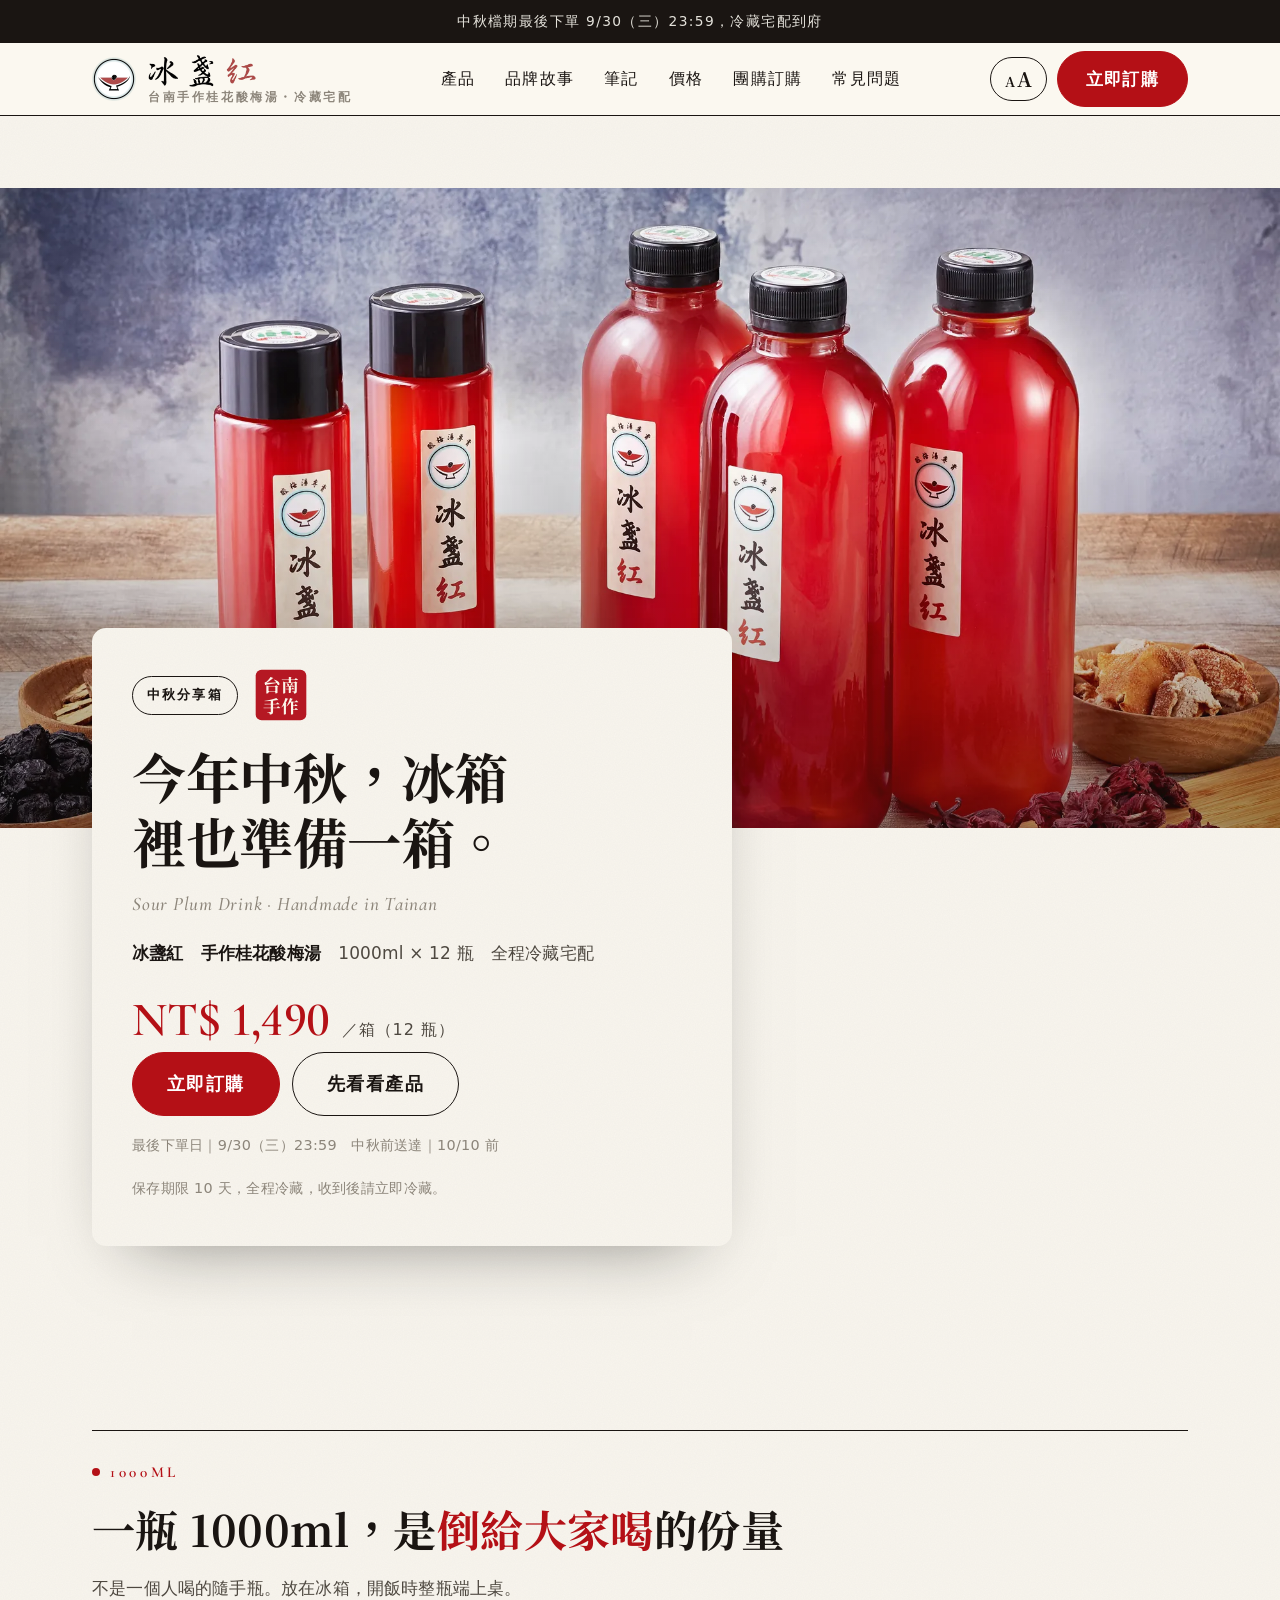
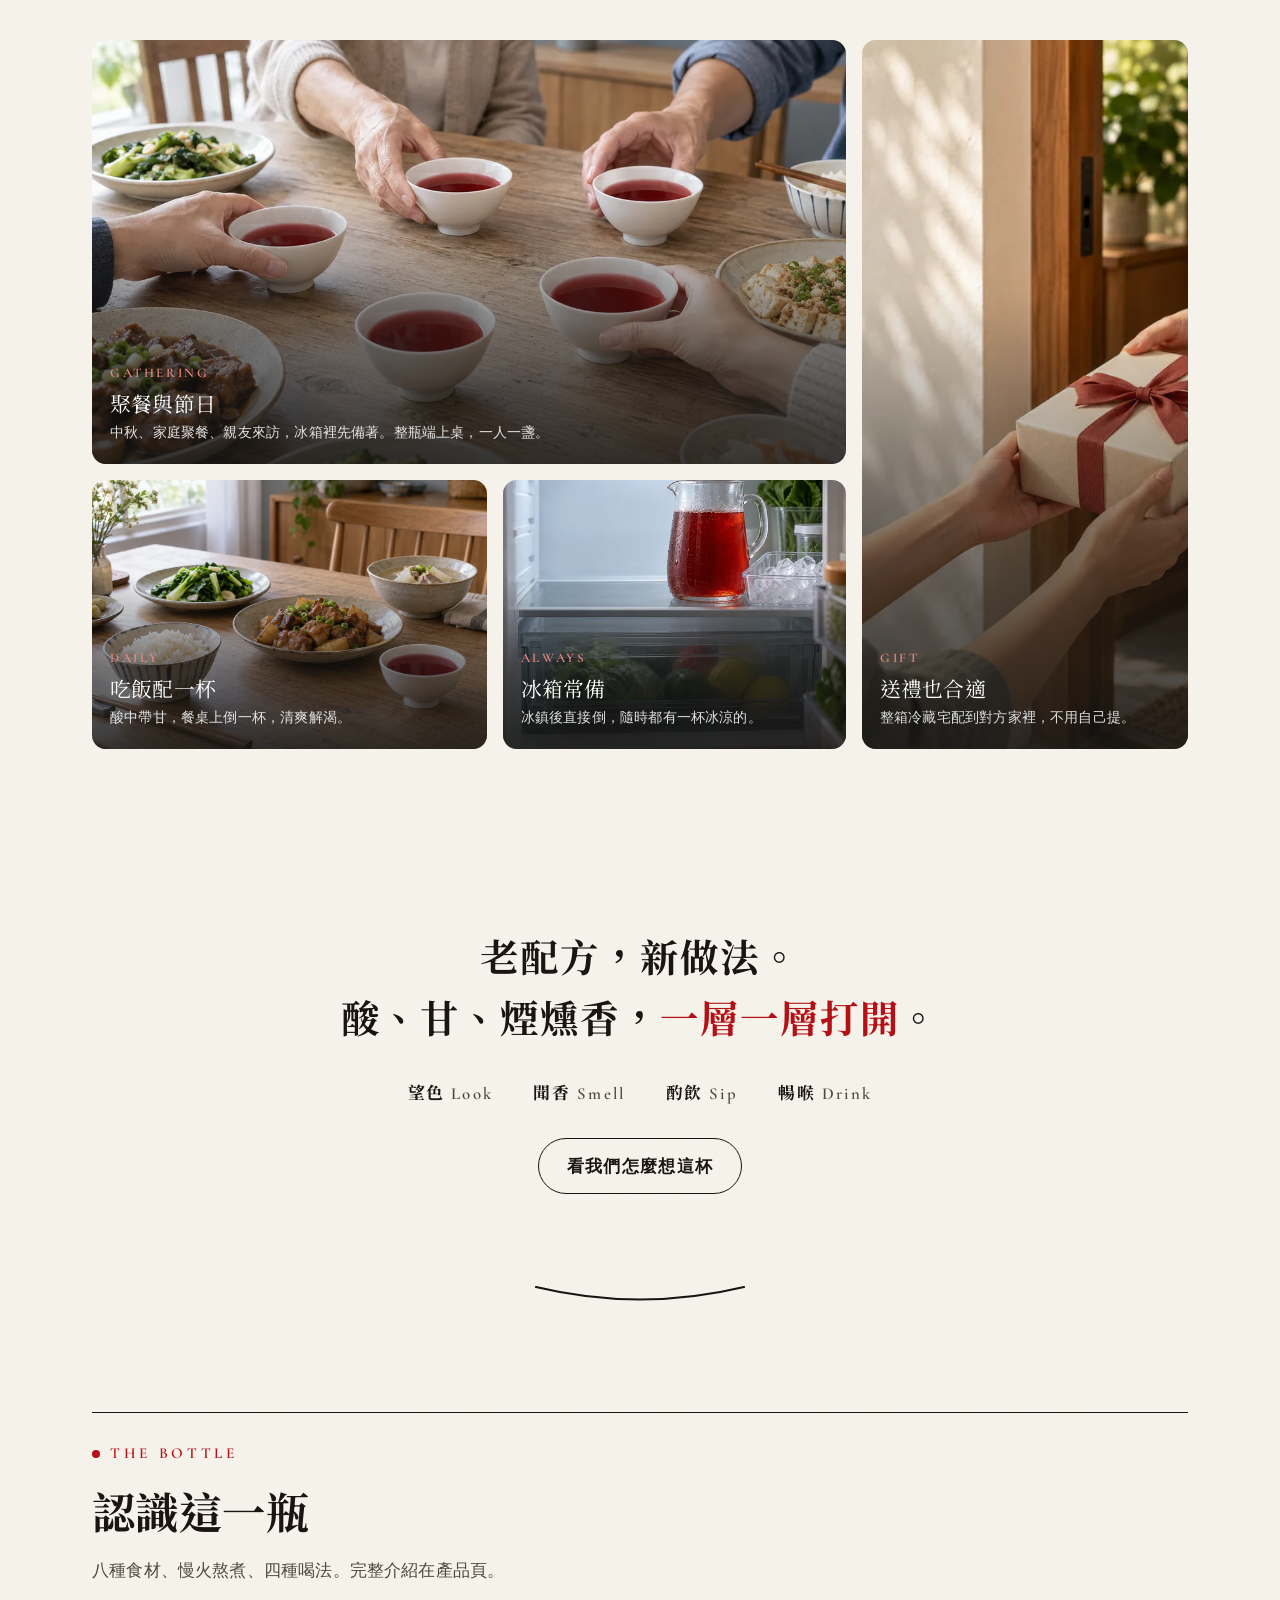
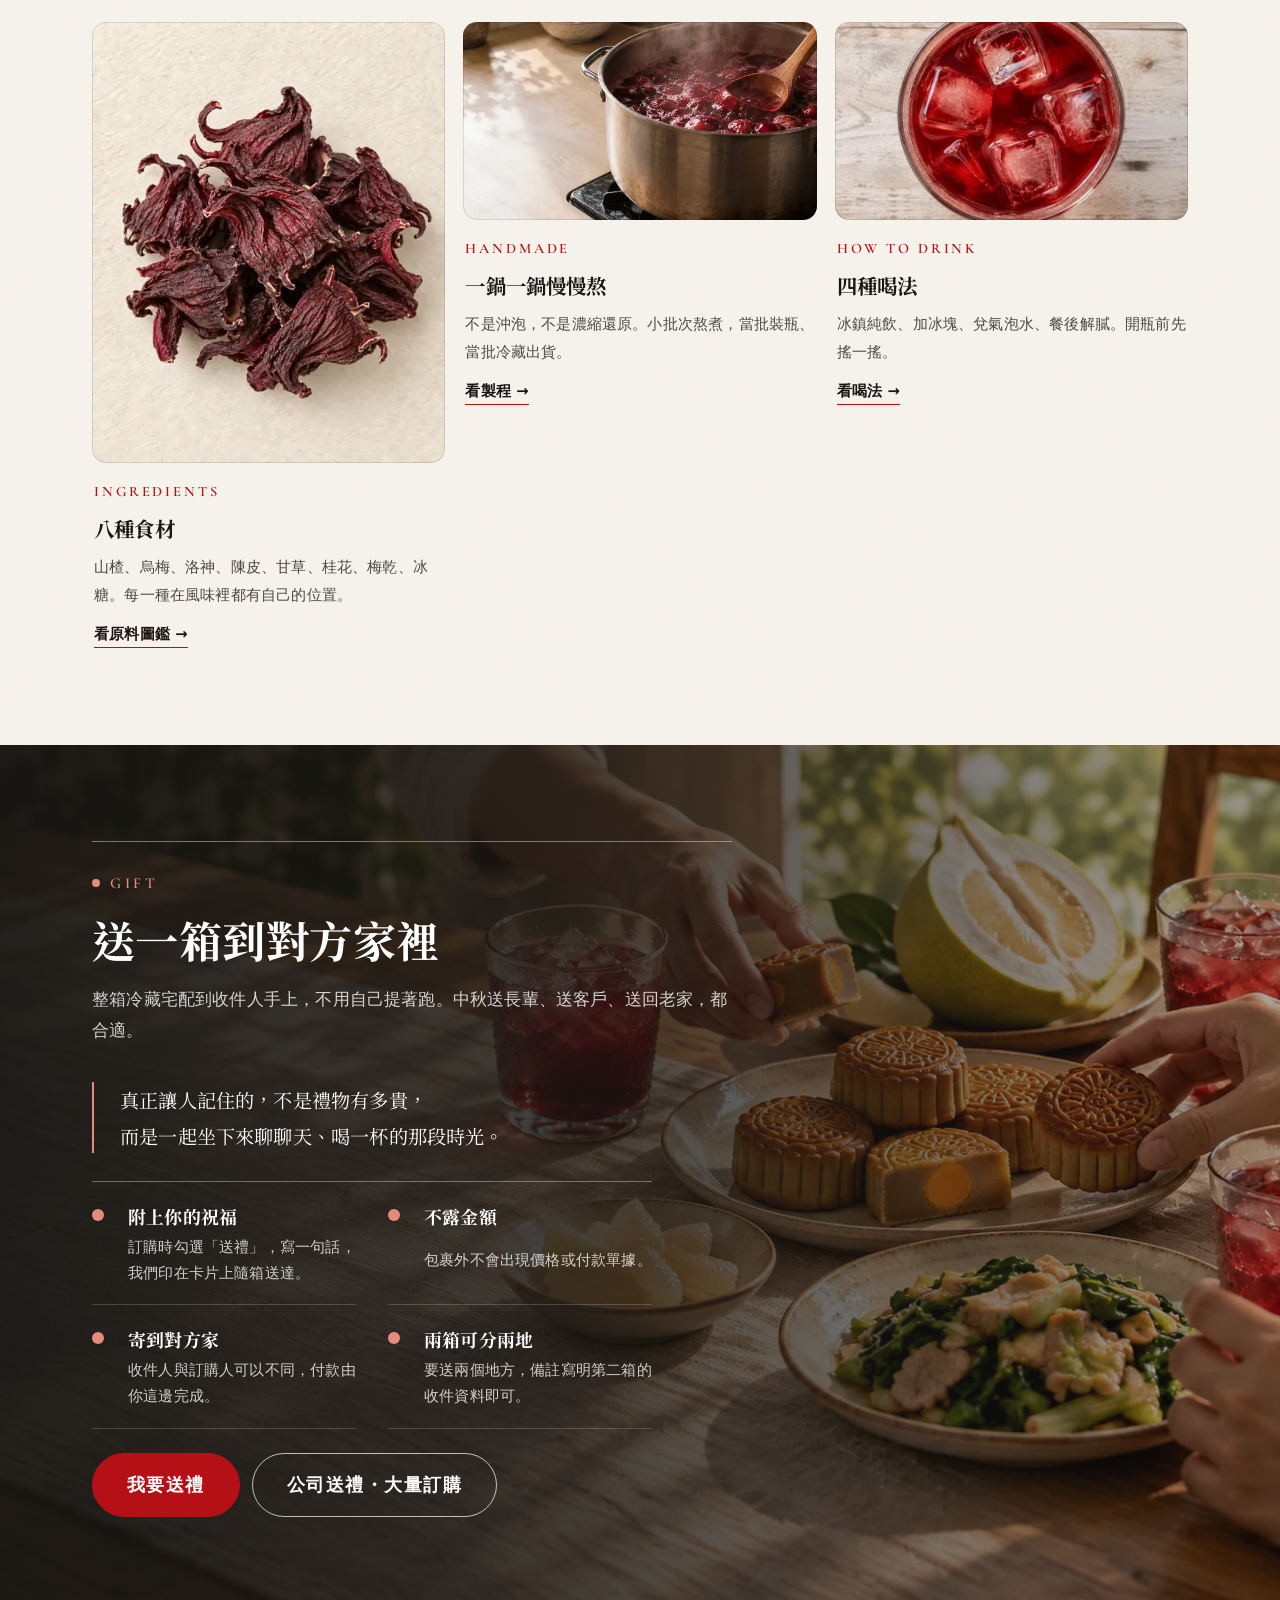
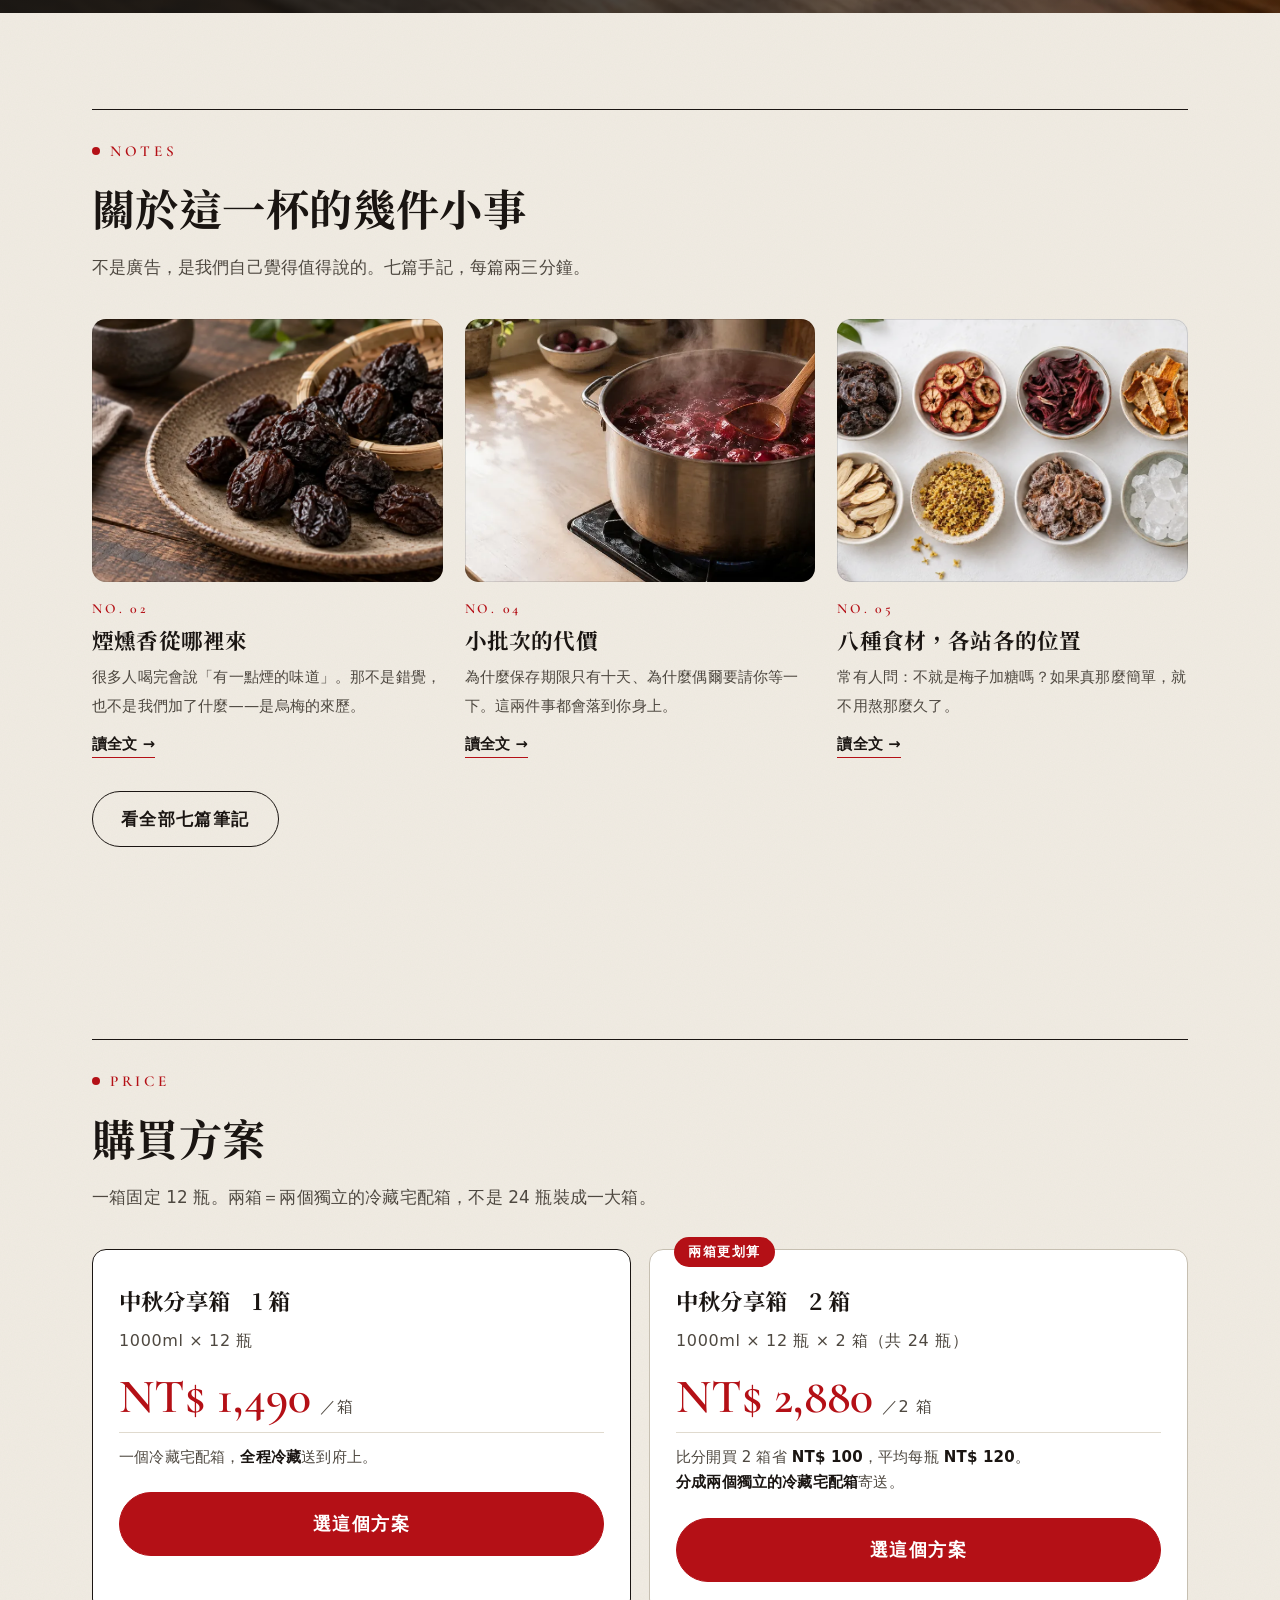
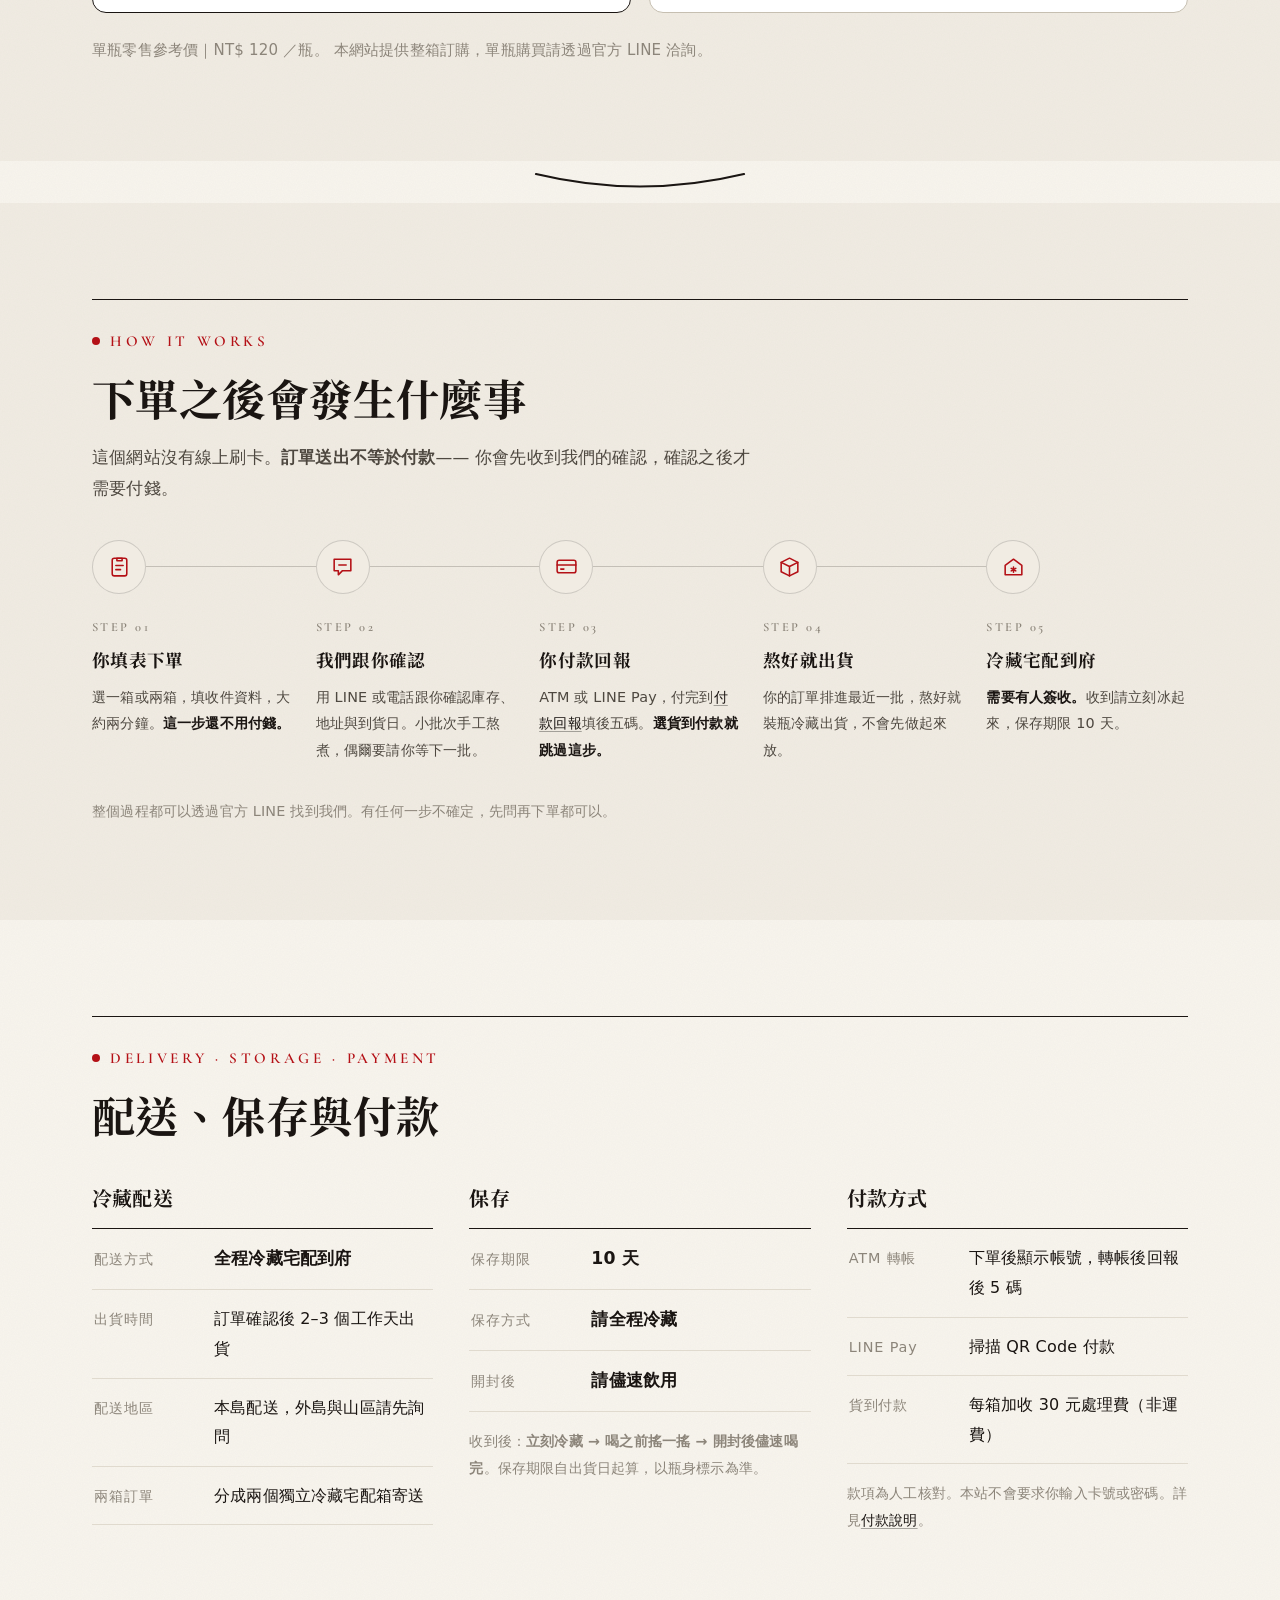
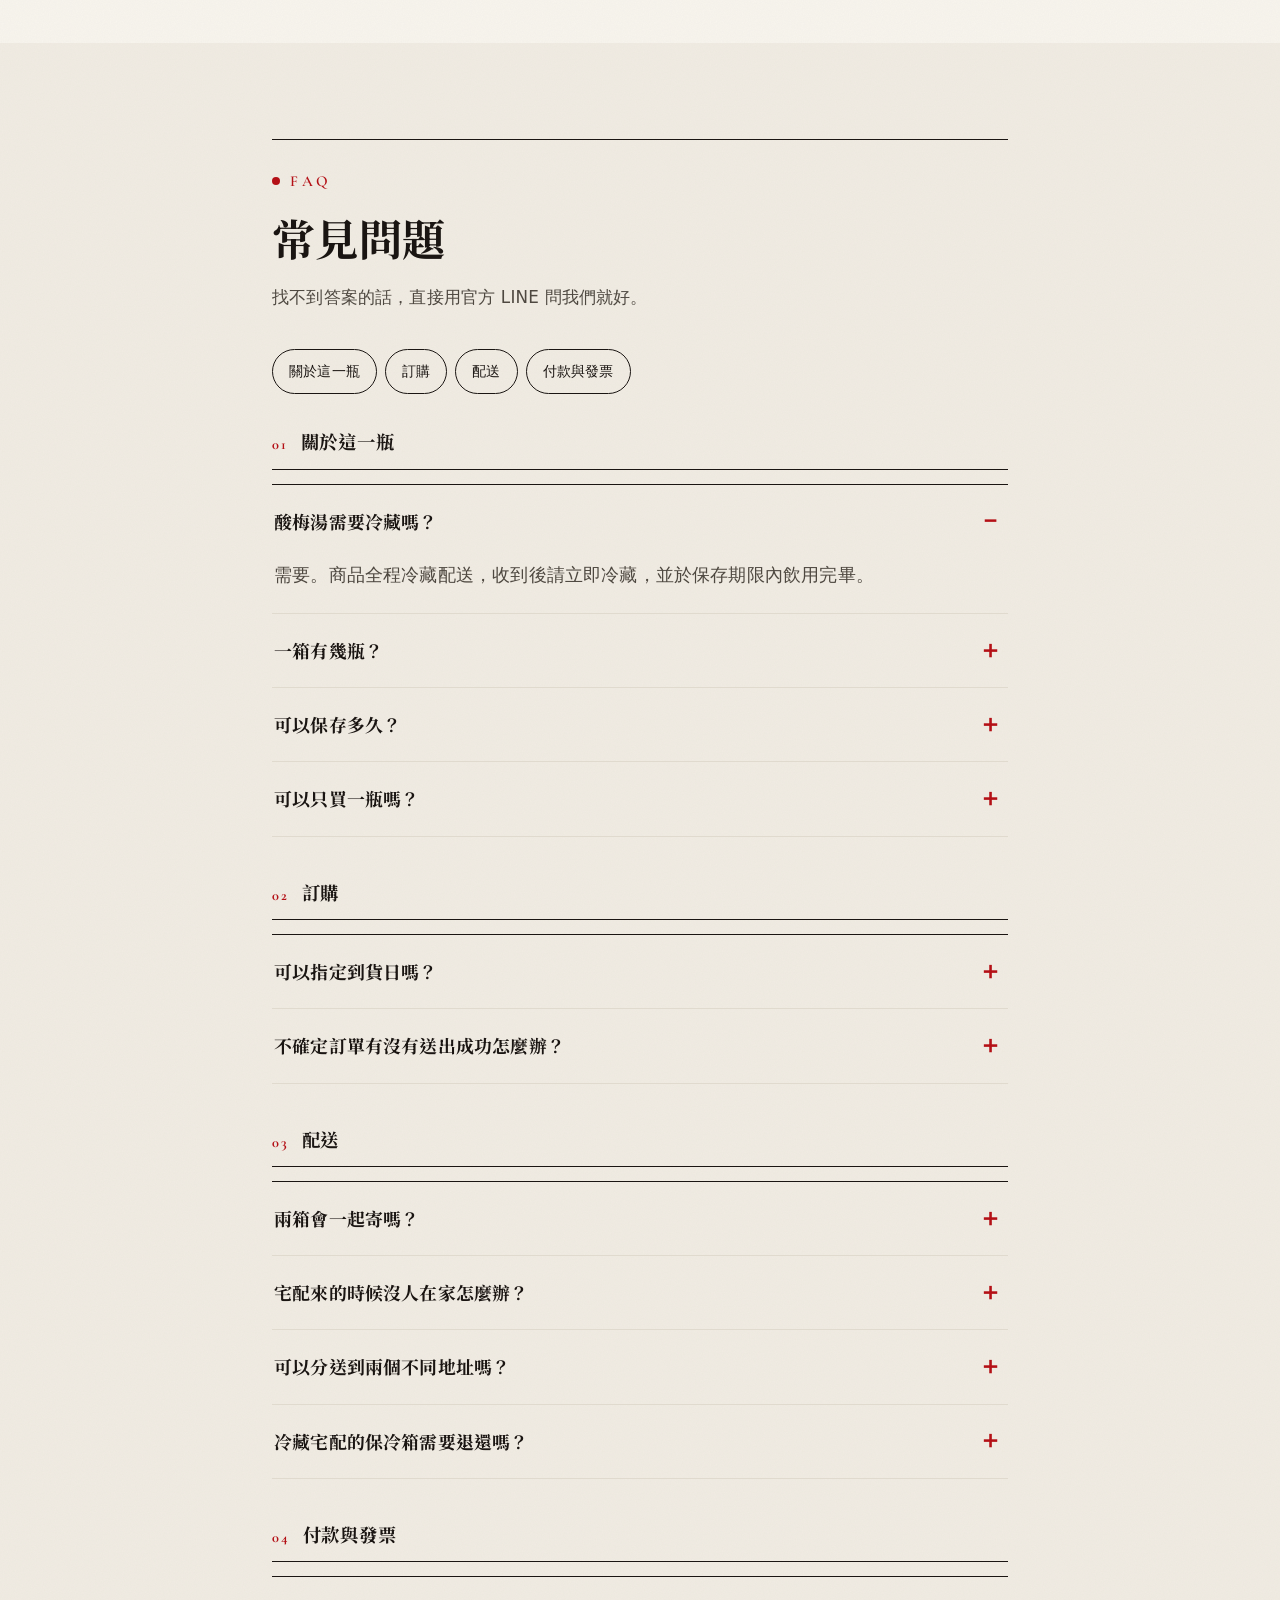
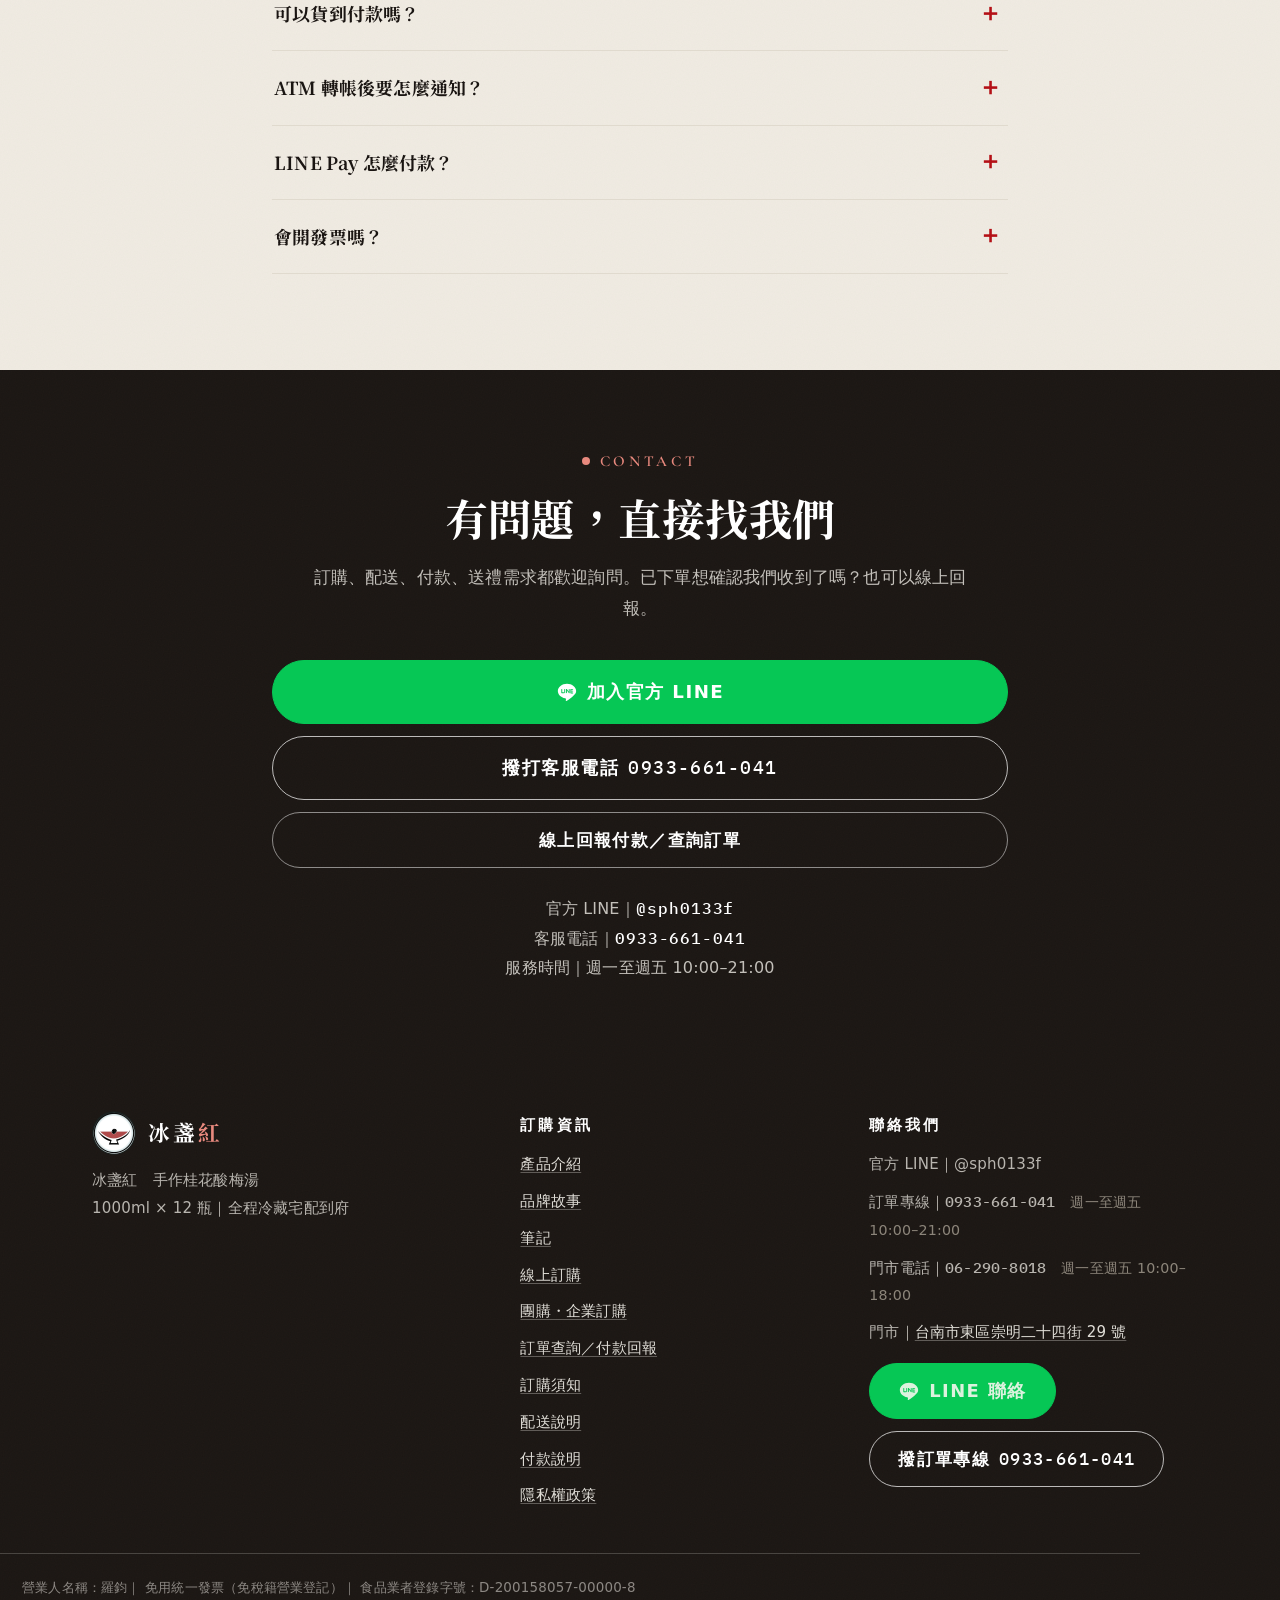
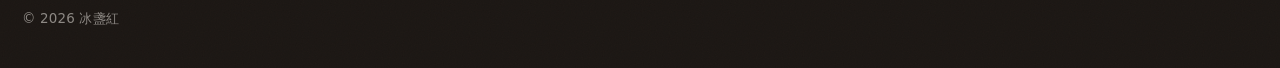
==== index.html @ 16b08028 "響應式圖片：手機不再下載 2000px 的原圖 - tools/gen_images.py 依 480/800/1200 三種寬度產生變體，   QR、logo、og-cover 不處理 - buil" ====
<!DOCTYPE html>
<html lang="zh-Hant-TW">
<head>
<meta charset="utf-8">
<meta name="viewport" content="width=device-width, initial-scale=1">
<title>冰盞紅 手作桂花酸梅湯｜台南手作・冷藏宅配到府</title>
<meta name="description" content="冰盞紅酸梅湯，台南手作。以山楂、烏梅、洛神、陳皮、甘草、桂花等食材熬煮，1000ml 家庭分享裝，一箱 12 瓶，全程冷藏宅配到府。">
<meta name="keywords" content="冰盞紅,冰盞紅酸梅湯,酸梅湯,台南酸梅湯,手工酸梅湯,冷藏酸梅湯,酸梅湯宅配,中秋酸梅湯">
<link rel="canonical" href="/">
<meta property="og:type" content="website">
<meta property="og:title" content="冰盞紅酸梅湯｜台南手作酸梅湯・冷藏宅配">
<meta property="og:description" content="1000ml × 12 瓶家庭分享裝，全程冷藏宅配到府。">
<meta property="og:image" content="assets/img/og-cover.jpg">
<meta property="og:locale" content="zh_TW">
<!-- @include:head -->
<meta name="theme-color" content="#161513">
<link rel="icon" href="assets/img/favicon.svg" type="image/svg+xml">
<link rel="preconnect" href="https://fonts.googleapis.com">
<link rel="preconnect" href="https://fonts.gstatic.com" crossorigin>
<!-- 標題宋體一個字重、英文 Cormorant 襯線（呼應標誌上的 Sour Plum Drink）、等寬體；內文用系統字，零下載 -->
<link href="https://fonts.googleapis.com/css2?family=Cormorant+Garamond:ital,wght@0,600;1,500&family=IBM+Plex+Mono:wght@500&family=Noto+Serif+TC:wght@700&display=swap" rel="stylesheet">
<link rel="stylesheet" href="assets/css/site.css?v=dadd0c38">
<!-- @end:head -->
</head>

<body class="has-bottombar">

<!-- @include:header -->
<div class="ribbon"><span data-bzh="campaign.banner"></span></div>
<header class="site-header">
  <div class="wrap site-header__in">
    <a class="brand" href="index.html">
      <img class="brand__mark" src="assets/img/logo-mark.png" alt="" width="44" height="44">
      <span class="brand__txt">
        <img class="brand__wordmark" src="assets/img/wordmark.png" alt="冰盞紅" width="747" height="221">
        <span class="brand__sub" data-bzh="brand.tagline">台南手作酸梅湯・冷藏宅配</span>
      </span>
    </a>
    <nav class="nav" aria-label="主選單">
      <a href="product.html">產品</a>
      <a href="story.html">品牌故事</a>
      <a href="notes.html">筆記</a>
      <a href="index.html#price">價格</a>
      <a href="wholesale.html">團購訂購</a>
      <a href="index.html#faq">常見問題</a>
    </nav>
    <div class="header-tools">
      <button class="fontsize" type="button" id="fontsize-toggle" aria-pressed="false" title="放大字體" aria-label="放大字體">
        <span class="fontsize__s">A</span><span class="fontsize__l">A</span>
      </button>
      <a class="btn btn--primary header-cta" href="order.html">立即訂購</a>
    </div>
  </div>
</header>
<!-- @end:header -->

<main>

<!-- ===== 1. Hero：滿版照片，資訊面板疊在上面 ===== -->
<section class="hero hero--bleed">
  <div class="hero__media" data-ph="官方實拍：五瓶並列，獨享瓶與分享瓶">
    <picture><source type="image/webp" srcset="assets/img/hero-wide@480w.webp 480w, assets/img/hero-wide@800w.webp 800w, assets/img/hero-wide@1200w.webp 1200w, assets/img/hero-wide.webp 2000w" sizes="100vw"><img src="assets/img/hero-wide.jpg" data-fallback="assets/img/drink-4.jpg" alt="冰盞紅手作桂花酸梅湯" width="2000" height="1000" srcset="assets/img/hero-wide@480w.jpg 480w, assets/img/hero-wide@800w.jpg 800w, assets/img/hero-wide@1200w.jpg 1200w, assets/img/hero-wide.jpg 2000w" sizes="100vw"></picture>
  </div>
  <div class="hero__panel">
    <div class="hero__tagrow">
      <span class="hero__tag" data-bzh="campaign.label">中秋分享箱</span>
      <span class="seal" aria-hidden="true">
        <svg viewBox="0 0 64 64"><rect x="2" y="2" width="60" height="60" rx="7" fill="#B51823"/>
          <text x="32" y="29" text-anchor="middle" font-family="Noto Serif TC,serif" font-size="21" font-weight="700" fill="#FBF6EA">台南</text>
          <text x="32" y="53" text-anchor="middle" font-family="Noto Serif TC,serif" font-size="21" font-weight="700" fill="#FBF6EA">手作</text>
        </svg>
      </span>
    </div>
    <h1 class="hero__title" data-bzh="campaign.heroTitle">今年中秋，冰箱裡也準備一箱。</h1>
    <p class="hero__latin">Sour Plum Drink · Handmade in Tainan</p>
    <p class="hero__sub"><b data-bzh="brand.product">冰盞紅酸梅湯</b>　<span data-bzh="product.spec">1000ml × 12 瓶</span>　全程冷藏宅配</p>
    <p class="hero__price">
      <span class="amt" data-bzh="price.box1">NT$ 1,490</span>
      <span class="unit">／箱（12 瓶）</span>
    </p>
    <div class="btn-row">
      <a class="btn btn--primary btn--lg" href="order.html">立即訂購</a>
      <a class="btn btn--ghost btn--lg" href="product.html">先看看產品</a>
    </div>
    <p class="hero__note" data-bzh-campaign="on">最後下單日｜<span data-bzh="campaign.deadline">9/30（三）23:59</span>　中秋前送達｜<span data-bzh="campaign.deliveryWindow">10/10 前</span></p>
    <p class="hero__note">保存期限 <span data-bzh="product.shelfLife">10 天</span>，全程冷藏，收到後請立即冷藏。</p>
  </div>
</section>

<!-- ===== 2. 情境：四張照片磁磚 ===== -->
<section class="sec">
  <div class="wrap">
    <div class="sec-head">
      <span class="sec-kicker">1000ml</span>
      <h2 class="sec-title">一瓶 1000ml，是<em>倒給大家喝</em>的份量</h2>
      <p class="sec-lead">不是一個人喝的隨手瓶。放在冰箱，開飯時整瓶端上桌。</p>
    </div>
    <div class="tiles">
      <a class="tile tile--wide" href="index.html#gift" data-ph="全景：餐桌上數只白瓷盞，幾隻手正伸過去拿">
        <picture><source type="image/webp" srcset="assets/img/scene-share@480w.webp 480w, assets/img/scene-share@800w.webp 800w, assets/img/scene-share.webp 1200w" sizes="100vw"><img src="assets/img/scene-share.jpg" data-fallback="assets/img/scene-party.jpg" alt="聚餐時一人一盞" width="1200" height="900" srcset="assets/img/scene-share@480w.jpg 480w, assets/img/scene-share@800w.jpg 800w, assets/img/scene-share.jpg 1200w" sizes="100vw"></picture>
        <span class="tile__body"><span class="tile__k">Gathering</span><span class="tile__t">聚餐與節日</span><span class="tile__d">中秋、家庭聚餐、親友來訪，冰箱裡先備著。整瓶端上桌，一人一盞。</span></span>
      </a>
      <a class="tile tile--tall" href="index.html#gift" data-ph="中景：雙手在門口交付繫緞帶的紙盒">
        <picture><source type="image/webp" srcset="assets/img/scene-gift@480w.webp 480w, assets/img/scene-gift.webp 600w" sizes="100vw"><img src="assets/img/scene-gift.jpg" data-fallback="assets/img/process-prep.jpg" alt="送禮" loading="lazy" width="600" height="800" srcset="assets/img/scene-gift@480w.jpg 480w, assets/img/scene-gift.jpg 600w" sizes="100vw"></picture>
        <span class="tile__body"><span class="tile__k">Gift</span><span class="tile__t">送禮也合適</span><span class="tile__d">整箱冷藏宅配到對方家裡，不用自己提。</span></span>
      </a>
      <a class="tile tile--sm" href="product.html#drink" data-ph="中景：家常餐桌，一盤菜與一杯">
        <picture><source type="image/webp" srcset="assets/img/scene-meal@480w.webp 480w, assets/img/scene-meal@800w.webp 800w, assets/img/scene-meal.webp 1200w" sizes="100vw"><img src="assets/img/scene-meal.jpg" data-fallback="assets/img/drink-4.jpg" alt="吃飯配一杯" loading="lazy" width="600" height="800" srcset="assets/img/scene-meal@480w.jpg 480w, assets/img/scene-meal@800w.jpg 800w, assets/img/scene-meal.jpg 1200w" sizes="100vw"></picture>
        <span class="tile__body"><span class="tile__k">Daily</span><span class="tile__t">吃飯配一杯</span><span class="tile__d">酸中帶甘，餐桌上倒一杯，清爽解渴。</span></span>
      </a>
      <a class="tile tile--sm" href="product.html#spec" data-ph="冷光：打開的冰箱層架，一只玻璃壺與冰塊">
        <picture><source type="image/webp" srcset="assets/img/scene-fridge@480w.webp 480w, assets/img/scene-fridge.webp 600w" sizes="100vw"><img src="assets/img/scene-fridge.jpg" data-fallback="assets/img/drink-2.jpg" alt="冰箱常備" loading="lazy" width="600" height="800" srcset="assets/img/scene-fridge@480w.jpg 480w, assets/img/scene-fridge.jpg 600w" sizes="100vw"></picture>
        <span class="tile__body"><span class="tile__k">Always</span><span class="tile__t">冰箱常備</span><span class="tile__d">冰鎮後直接倒，隨時都有一杯冰涼的。</span></span>
      </a>
    </div>
  </div>
</section>

<!-- ===== 品牌宣言（理念取自粉專簡介，重新撰寫）===== -->
<section class="manifesto">
  <div class="wrap">
    <p class="manifesto__q"><span>老配方，新做法。</span><br><span>酸、甘、煙燻香，</span><span><em>一層一層打開</em>。</span></p>
    <ul class="manifesto__lines">
      <li><b>望色</b>Look</li>
      <li><b>聞香</b>Smell</li>
      <li><b>酌飲</b>Sip</li>
      <li><b>暢喉</b>Drink</li>
    </ul>
    <div class="btn-row" style="justify-content:center;margin-top:28px">
      <a class="btn btn--ghost" href="story.html#idea">看我們怎麼想這杯</a>
    </div>
  </div>
</section>

<div class="arc-divider" aria-hidden="true"><svg viewBox="0 0 220 26"><path d="M6 5 Q110 30 214 5" fill="none" stroke="#B51823" stroke-width="2.2" stroke-linecap="round"/></svg></div>
<!-- ===== 3. 認識這一瓶（摘要，完整內容在產品頁）===== -->
<section class="sec" id="about">
  <div class="wrap">
    <div class="sec-head">
      <span class="sec-kicker">THE BOTTLE</span>
      <h2 class="sec-title">認識這一瓶</h2>
      <p class="sec-lead">八種食材、慢火熬煮、四種喝法。完整介紹在產品頁。</p>
    </div>
    <div class="intro-cards intro-cards--feature">
      <a class="intro-card" href="product.html#ingredients">
        <figure class="ph" data-ph="食材平拍：烏梅、山楂、洛神、桂花">
          <picture><source type="image/webp" srcset="assets/img/ing-luoshen@480w.webp 480w, assets/img/ing-luoshen.webp 600w" sizes="100vw"><img src="assets/img/ing-luoshen.jpg" alt="酸梅湯的食材" loading="lazy" width="640" height="400" srcset="assets/img/ing-luoshen@480w.jpg 480w, assets/img/ing-luoshen.jpg 600w" sizes="100vw"></picture>
        </figure>
        <div class="intro-card__body">
          <span class="intro-card__k">INGREDIENTS</span>
          <h3 class="intro-card__t">八種食材</h3>
          <p class="intro-card__d"><span data-bzh="product.ingredients">山楂、烏梅、洛神、陳皮、甘草、桂花、梅乾、冰糖</span>。每一種在風味裡都有自己的位置。</p>
          <span class="intro-card__more">看原料圖鑑 →</span>
        </div>
      </a>
      <a class="intro-card" href="product.html#process">
        <figure class="ph" data-ph="製程照：熬煮中的鍋">
          <picture><source type="image/webp" srcset="assets/img/process-pot@480w.webp 480w, assets/img/process-pot.webp 600w" sizes="100vw"><img src="assets/img/process-pot.jpg" data-fallback="assets/img/ing-wumei.jpg" alt="手工熬煮酸梅湯" loading="lazy" width="640" height="400" srcset="assets/img/process-pot@480w.jpg 480w, assets/img/process-pot.jpg 600w" sizes="100vw"></picture>
        </figure>
        <div class="intro-card__body">
          <span class="intro-card__k">HANDMADE</span>
          <h3 class="intro-card__t">一鍋一鍋慢慢熬</h3>
          <p class="intro-card__d">不是沖泡，不是濃縮還原。小批次熬煮，當批裝瓶、當批冷藏出貨。</p>
          <span class="intro-card__more">看製程 →</span>
        </div>
      </a>
      <a class="intro-card" href="product.html#drink">
        <figure class="ph" data-ph="喝法：加冰塊的玻璃杯">
          <picture><source type="image/webp" srcset="assets/img/drink-2@480w.webp 480w, assets/img/drink-2.webp 800w" sizes="100vw"><img src="assets/img/drink-2.jpg" alt="加冰塊的酸梅湯" loading="lazy" width="640" height="400" srcset="assets/img/drink-2@480w.jpg 480w, assets/img/drink-2.jpg 800w" sizes="100vw"></picture>
        </figure>
        <div class="intro-card__body">
          <span class="intro-card__k">HOW TO DRINK</span>
          <h3 class="intro-card__t">四種喝法</h3>
          <p class="intro-card__d">冰鎮純飲、加冰塊、兌氣泡水、餐後解膩。開瓶前先搖一搖。</p>
          <span class="intro-card__more">看喝法 →</span>
        </div>
      </a>
    </div>
  </div>
</section>

<!-- ===== 4. 送禮 ===== -->
<section class="sec bleed" id="gift">
  <div class="bleed__bg" data-ph="出血背景：中秋餐桌全景">
    <picture><source type="image/webp" srcset="assets/img/scene-party@480w.webp 480w, assets/img/scene-party@800w.webp 800w, assets/img/scene-party@1200w.webp 1200w, assets/img/scene-party.webp 1920w" sizes="100vw"><img src="assets/img/scene-party.jpg" data-fallback="assets/img/drink-4.jpg" alt="" loading="lazy" width="1920" height="900" srcset="assets/img/scene-party@480w.jpg 480w, assets/img/scene-party@800w.jpg 800w, assets/img/scene-party@1200w.jpg 1200w, assets/img/scene-party.jpg 1920w" sizes="100vw"></picture>
  </div>
  <div class="wrap">
    <div class="grid" style="max-width:640px">
      <div>
        <div class="sec-head">
          <span class="sec-kicker">GIFT</span>
          <h2 class="sec-title">送一箱到對方家裡</h2>
          <p class="sec-lead">整箱冷藏宅配到收件人手上，不用自己提著跑。<span data-bzh-campaign="on">中秋送長輩、送客戶、送回老家，都合適。</span></p>
        </div>
        <p class="pullquote" style="border-left-color:#E8897E;color:#fff;font-size:1.2rem;max-width:560px;margin:0 0 28px">真正讓人記住的，不是禮物有多貴，<br>而是一起坐下來聊聊天、喝一杯的那段時光。</p>
        <ul class="gift-points">
          <li><b>附上你的祝福</b><span>訂購時勾選「送禮」，寫一句話，我們印在卡片上隨箱送達。</span></li>
          <li><b>不露金額</b><span>包裹外不會出現價格或付款單據。</span></li>
          <li><b>寄到對方家</b><span>收件人與訂購人可以不同，付款由你這邊完成。</span></li>
          <li><b>兩箱可分兩地</b><span>要送兩個地方，備註寫明第二箱的收件資料即可。</span></li>
        </ul>
        <div class="btn-row mt-24">
          <a class="btn btn--primary btn--lg" href="order.html?gift=1">我要送禮</a>
          <a class="btn btn--ghost btn--lg" href="wholesale.html">公司送禮・大量訂購</a>
        </div>
      </div>
    </div>
  </div>
</section>

<!-- ===== 筆記：三篇短文 ===== -->
<section class="sec sec--alt" id="notes">
  <div class="wrap">
    <div class="sec-head">
      <span class="sec-kicker">Notes</span>
      <h2 class="sec-title">關於這一杯的幾件小事</h2>
      <p class="sec-lead">不是廣告，是我們自己覺得值得說的。七篇手記，每篇兩三分鐘。</p>
    </div>
    <div class="articles">
      <a class="article" href="notes.html#smoke">
        <figure class="ph" data-ph="專欄：烏梅特寫，深褐色皺褶表面">
          <picture><source type="image/webp" srcset="assets/img/note-smoke@480w.webp 480w, assets/img/note-smoke@800w.webp 800w, assets/img/note-smoke.webp 960w" sizes="100vw"><img src="assets/img/note-smoke.jpg" data-fallback="assets/img/ing-wumei.jpg" alt="" loading="lazy" width="800" height="600" srcset="assets/img/note-smoke@480w.jpg 480w, assets/img/note-smoke@800w.jpg 800w, assets/img/note-smoke.jpg 960w" sizes="100vw"></picture>
        </figure>
        <span class="article__k">No. 02</span>
        <h3 class="article__t">煙燻香從哪裡來</h3>
        <p class="article__d">很多人喝完會說「有一點煙的味道」。那不是錯覺，也不是我們加了什麼——是烏梅的來歷。</p>
        <span class="article__more">讀全文 →</span>
      </a>
      <a class="article" href="notes.html#batch">
        <figure class="ph" data-ph="專欄：熬煮中的鍋，蒸氣與木杓">
          <picture><source type="image/webp" srcset="assets/img/process-pot@480w.webp 480w, assets/img/process-pot.webp 600w" sizes="100vw"><img src="assets/img/process-pot.jpg" alt="" loading="lazy" width="800" height="600" srcset="assets/img/process-pot@480w.jpg 480w, assets/img/process-pot.jpg 600w" sizes="100vw"></picture>
        </figure>
        <span class="article__k">No. 04</span>
        <h3 class="article__t">小批次的代價</h3>
        <p class="article__d">為什麼保存期限只有十天、為什麼偶爾要請你等一下。這兩件事都會落到你身上。</p>
        <span class="article__more">讀全文 →</span>
      </a>
      <a class="article" href="notes.html#eight">
        <figure class="ph" data-ph="專欄：八種乾料分別放在小碟中，俯拍">
          <picture><source type="image/webp" srcset="assets/img/note-eight@480w.webp 480w, assets/img/note-eight@800w.webp 800w, assets/img/note-eight.webp 960w" sizes="100vw"><img src="assets/img/note-eight.jpg" data-fallback="assets/img/process-prep.jpg" alt="" loading="lazy" width="800" height="600" srcset="assets/img/note-eight@480w.jpg 480w, assets/img/note-eight@800w.jpg 800w, assets/img/note-eight.jpg 960w" sizes="100vw"></picture>
        </figure>
        <span class="article__k">No. 05</span>
        <h3 class="article__t">八種食材，各站各的位置</h3>
        <p class="article__d">常有人問：不就是梅子加糖嗎？如果真那麼簡單，就不用熬那麼久了。</p>
        <span class="article__more">讀全文 →</span>
      </a>
    </div>
    <div class="btn-row mt-32">
      <a class="btn btn--ghost" href="notes.html">看全部七篇筆記</a>
    </div>
  </div>
</section>

<!-- ===== 5. 購買方案 ===== -->
<section class="sec sec--alt" id="price">
  <div class="wrap">
    <div class="sec-head">
      <span class="sec-kicker">PRICE</span>
      <h2 class="sec-title">購買方案</h2>
      <p class="sec-lead">一箱固定 12 瓶。兩箱＝兩個獨立的冷藏宅配箱，不是 24 瓶裝成一大箱。</p>
    </div>

    <div class="plans">
      <div class="plan plan--main">
        <h3 class="plan__title"><span data-bzh="campaign.label">中秋分享箱</span>　1 箱</h3>
        <p class="plan__spec">1000ml × 12 瓶</p>
        <p class="plan__price"><span class="amt" data-bzh="price.box1">NT$ 1,490</span><span class="unit">／箱</span></p>
        <p class="plan__note">一個冷藏宅配箱，<strong>全程冷藏</strong>送到府上。</p>
        <a class="btn btn--primary btn--block btn--lg" href="order.html?plan=box1">選這個方案</a>
      </div>
      <div class="plan">
        <span class="plan__badge">兩箱更划算</span>
        <h3 class="plan__title"><span data-bzh="campaign.label">中秋分享箱</span>　2 箱</h3>
        <p class="plan__spec">1000ml × 12 瓶 × 2 箱（共 24 瓶）</p>
        <p class="plan__price"><span class="amt" data-bzh="price.box2">NT$ 2,880</span><span class="unit">／2 箱</span></p>
        <p class="plan__note">
          比分開買 2 箱省 <strong data-bzh="price.box2.save">NT$ 100</strong>，平均每瓶 <strong data-bzh="price.box2.perBottle">NT$ 120</strong>。<br>
          <strong>分成兩個獨立的冷藏宅配箱</strong>寄送。
        </p>
        <a class="btn btn--primary btn--block btn--lg" href="order.html?plan=box2">選這個方案</a>
      </div>
    </div>

    <p class="price-foot">
      單瓶零售參考價｜<span data-bzh="product.single">NT$ 120 ／瓶</span>。
      本網站提供整箱訂購，單瓶購買請透過官方 LINE 洽詢。
    </p>
  </div>
</section>

<div class="arc-divider" aria-hidden="true"><svg viewBox="0 0 220 26"><path d="M6 5 Q110 30 214 5" fill="none" stroke="#B51823" stroke-width="2.2" stroke-linecap="round"/></svg></div>
<!-- @include:flow alt="1" -->
<section class="sec sec--alt" id="flow">
  <div class="wrap">
    <div class="sec-head">
      <span class="sec-kicker">How It Works</span>
      <h2 class="sec-title">下單之後會發生什麼事</h2>
      <p class="sec-lead">這個網站沒有線上刷卡。<b>訂單送出不等於付款</b>——
      你會先收到我們的確認，確認之後才需要付錢。</p>
    </div>

    <ol class="flow">
      <li class="flow__step">
        <span class="flow__icon" aria-hidden="true"><svg viewBox="0 0 24 24" fill="none" stroke="currentColor" stroke-width="1.5" stroke-linecap="round" stroke-linejoin="round"><rect x="5" y="4" width="14" height="17" rx="2"/><path d="M9.5 4h5v2.5h-5z"/><path d="M8.5 11h7M8.5 15h4.5"/></svg></span>
        <div>
          <span class="flow__n">Step 01</span>
          <h3 class="flow__t">你填表下單</h3>
          <p class="flow__d">選一箱或兩箱，填收件資料，大約兩分鐘。<b>這一步還不用付錢。</b></p>
        </div>
      </li>

      <li class="flow__step">
        <span class="flow__icon" aria-hidden="true"><svg viewBox="0 0 24 24" fill="none" stroke="currentColor" stroke-width="1.5" stroke-linecap="round" stroke-linejoin="round"><path d="M20 5H4v11h4v4l4-4h8z"/><path d="M8.5 10.5h7"/></svg></span>
        <div>
          <span class="flow__n">Step 02</span>
          <h3 class="flow__t">我們跟你確認</h3>
          <p class="flow__d">用 LINE 或電話跟你確認庫存、地址與到貨日。小批次手工熬煮，偶爾要請你等下一批。</p>
        </div>
      </li>

      <li class="flow__step">
        <span class="flow__icon" aria-hidden="true"><svg viewBox="0 0 24 24" fill="none" stroke="currentColor" stroke-width="1.5" stroke-linecap="round" stroke-linejoin="round"><rect x="3" y="6" width="18" height="12" rx="2"/><path d="M3 10.5h18M6.5 14.5h3"/></svg></span>
        <div>
          <span class="flow__n">Step 03</span>
          <h3 class="flow__t">你付款回報</h3>
          <p class="flow__d">ATM 或 LINE Pay，付完到<a href="status.html">付款回報</a>填後五碼。<b>選貨到付款就跳過這步。</b></p>
        </div>
      </li>

      <li class="flow__step">
        <span class="flow__icon" aria-hidden="true"><svg viewBox="0 0 24 24" fill="none" stroke="currentColor" stroke-width="1.5" stroke-linecap="round" stroke-linejoin="round"><path d="M4 8l8-4 8 4v9l-8 4-8-4z"/><path d="M4 8l8 4 8-4M12 12v9"/></svg></span>
        <div>
          <span class="flow__n">Step 04</span>
          <h3 class="flow__t">熬好就出貨</h3>
          <p class="flow__d">你的訂單排進最近一批，熬好就裝瓶冷藏出貨，不會先做起來放。</p>
        </div>
      </li>

      <li class="flow__step">
        <span class="flow__icon" aria-hidden="true"><svg viewBox="0 0 24 24" fill="none" stroke="currentColor" stroke-width="1.5" stroke-linecap="round" stroke-linejoin="round"><path d="M4 11l8-6 8 6v9H4z"/><path d="M12 12.5v5M9.8 13.8l4.4 2.4M14.2 13.8l-4.4 2.4"/></svg></span>
        <div>
          <span class="flow__n">Step 05</span>
          <h3 class="flow__t">冷藏宅配到府</h3>
          <p class="flow__d"><b>需要有人簽收。</b>收到請立刻冰起來，保存期限 <span data-bzh="product.shelfLife">10 天</span>。</p>
        </div>
      </li>
    </ol>

    <p class="flow__foot">整個過程都可以透過官方 LINE 找到我們。有任何一步不確定，先問再下單都可以。</p>
  </div>
</section>
<!-- @end:flow -->

<!-- ===== 6. 配送・保存・付款 ===== -->
<section class="sec" id="delivery">
  <div class="wrap">
    <div class="sec-head">
      <span class="sec-kicker">DELIVERY · STORAGE · PAYMENT</span>
      <h2 class="sec-title">配送、保存與付款</h2>
    </div>
    <div class="trio">
      <div>
        <h3 class="card__title">冷藏配送</h3>
        <ul class="spec-list">
          <li><span class="k">配送方式</span><span class="v" data-bzh="shipping.method">全程冷藏宅配到府</span></li>
          <li><span class="k">出貨時間</span><span class="v v--plain" data-bzh="shipping.leadTime">訂單確認後 2–3 個工作天出貨</span></li>
          <li><span class="k">配送地區</span><span class="v v--plain" data-bzh="shipping.areaNote">本島配送，外島與山區請先詢問</span></li>
          <li><span class="k">兩箱訂單</span><span class="v v--plain">分成兩個獨立冷藏宅配箱寄送</span></li>
        </ul>
      </div>
      <div id="storage">
        <h3 class="card__title">保存</h3>
        <ul class="spec-list">
          <li><span class="k">保存期限</span><span class="v" data-bzh="product.shelfLife">10 天</span></li>
          <li><span class="k">保存方式</span><span class="v">請全程冷藏</span></li>
          <li><span class="k">開封後</span><span class="v">請儘速飲用</span></li>
        </ul>
        <p class="small mt-16">收到後：<b>立刻冷藏 → 喝之前搖一搖 → 開封後儘速喝完</b>。保存期限自出貨日起算，以瓶身標示為準。</p>
      </div>
      <div id="payment">
        <h3 class="card__title">付款方式</h3>
        <ul class="spec-list">
          <li><span class="k">ATM 轉帳</span><span class="v v--plain">下單後顯示帳號，轉帳後回報後 5 碼</span></li>
          <li><span class="k">LINE Pay</span><span class="v v--plain">掃描 QR Code 付款</span></li>
          <li><span class="k">貨到付款</span><span class="v v--plain">每箱加收 <span data-bzh="cod.feePlain">30</span> 元處理費（非運費）</span></li>
        </ul>
        <p class="small mt-16">款項為人工核對。本站不會要求你輸入卡號或密碼。詳見<a href="info.html#payment">付款說明</a>。</p>
      </div>
    </div>
  </div>
</section>

<!-- ===== 7. 常見問題（分四組）===== -->
<section class="sec sec--alt" id="faq">
  <div class="wrap wrap--narrow">
    <div class="sec-head">
      <span class="sec-kicker">FAQ</span>
      <h2 class="sec-title">常見問題</h2>
      <p class="sec-lead">找不到答案的話，直接用官方 LINE 問我們就好。</p>
    </div>

    <!-- 純錨點連結，沒有 JS 也能用 -->
    <nav class="faq-nav" aria-label="常見問題分類">
      <a href="#faq-product">關於這一瓶</a>
      <a href="#faq-order">訂購</a>
      <a href="#faq-ship">配送</a>
      <a href="#faq-pay">付款與發票</a>
    </nav>

    <h3 class="faq-group" id="faq-product"><span>01</span>關於這一瓶</h3>
    <div class="faq">
      <details open>
        <summary>酸梅湯需要冷藏嗎？</summary>
        <p class="faq__a">需要。商品全程冷藏配送，收到後請立即冷藏，並於保存期限內飲用完畢。</p>
      </details>
      <details>
        <summary>一箱有幾瓶？</summary>
        <p class="faq__a">一箱 <span data-bzh="product.perBox">12 瓶</span>，每瓶 <span data-bzh="product.volume">1000ml</span>。</p>
      </details>
      <details>
        <summary>可以保存多久？</summary>
        <p class="faq__a">保存期限 <span data-bzh="product.shelfLife">10 天</span>，請全程冷藏保存，開封後請儘速飲用。實際日期以瓶身標示為準。</p>
      </details>
      <details>
        <summary>可以只買一瓶嗎？</summary>
        <p class="faq__a">網站目前提供整箱訂購（<span data-bzh="product.perBox">12 瓶</span>／箱）。單瓶零售參考價為 <span data-bzh="product.single">NT$ 120 ／瓶</span>，單瓶購買請透過官方 LINE 洽詢。</p>
      </details>
    </div>

    <h3 class="faq-group" id="faq-order"><span>02</span>訂購</h3>
    <div class="faq">
      <details>
        <summary>可以指定到貨日嗎？</summary>
        <p class="faq__a">可以。訂購頁的「<strong>希望到貨日</strong>」欄位可以選擇日期，我們會依熬煮與冷藏配送排程盡量配合。因物流因素恕無法保證一定於當日送達，確認訂單時我們會再和您聯絡。</p>
      </details>
      <details>
        <summary>不確定訂單有沒有送出成功怎麼辦？</summary>
        <p class="faq__a">送出訂單後畫面會顯示訂單編號。如果沒有看到，或不確定是否成功，歡迎透過官方 LINE 或客服電話聯絡我們，我們會協助確認。</p>
      </details>
    </div>

    <h3 class="faq-group" id="faq-ship"><span>03</span>配送</h3>
    <div class="faq">
      <details>
        <summary>兩箱會一起寄嗎？</summary>
        <p class="faq__a">兩箱商品會<strong>分成兩個獨立的冷藏宅配箱</strong>寄送，不會裝成一個大箱子。兩箱可能不同時間送達，屬正常情形。</p>
      </details>
      <details>
        <summary>宅配來的時候沒人在家怎麼辦？</summary>
        <p class="faq__a">冷藏商品<strong>需要有人簽收</strong>。若因無人簽收而退回，商品品質已受影響，無法再次配送。那幾天家裡沒人的話，建議在訂購時填上「希望到貨日」，或改寄到有人收的地址。</p>
      </details>
      <details>
        <summary>可以分送到兩個不同地址嗎？</summary>
        <p class="faq__a">可以。訂購兩箱時，請在備註欄寫明第二箱的收件人、電話與地址，我們會分別寄送。</p>
      </details>
      <details>
        <summary>冷藏宅配的保冷箱需要退還嗎？</summary>
        <p class="faq__a">不用。我們以<strong>一般紙箱</strong>寄送，沒有使用保冷箱，紙箱請自行回收即可。冷藏宅配全程由物流的低溫車廂維持溫度，所以收到後<strong>請立刻冰起來</strong>。</p>
      </details>
    </div>

    <h3 class="faq-group" id="faq-pay"><span>04</span>付款與發票</h3>
    <div class="faq">
      <details>
        <summary>可以貨到付款嗎？</summary>
        <p class="faq__a">可以。貨到付款每箱加收 <span data-bzh="cod.feePlain">30</span> 元處理費。1 箱合計 <span data-bzh="cod.total1">NT$ 1,520</span>，2 箱合計 <span data-bzh="cod.total2">NT$ 2,940</span>。</p>
      </details>
      <details>
        <summary>ATM 轉帳後要怎麼通知？</summary>
        <p class="faq__a">完成轉帳後，請到<a href="status.html">付款回報</a>填寫訂單編號與<strong>轉帳帳號後 5 碼</strong>，或透過官方 LINE、電話告知我們，以便核對款項。</p>
      </details>
      <details>
        <summary>LINE Pay 怎麼付款？</summary>
        <p class="faq__a">選擇 LINE Pay 後，掃描網站提供的 QR Code 完成付款。付款完成後，同樣可以到<a href="status.html">付款回報</a>或用官方 LINE 通知我們。</p>
      </details>
      <details>
        <summary>會開發票嗎？</summary>
        <p class="faq__a">本店為<strong>免稅籍營業登記</strong>，依規定<strong>免用統一發票</strong>，出貨時會附上<strong>免用統一發票收據</strong>。如果公司報帳需要，請在備註說明，我們會配合開立。</p>
      </details>
    </div>
  </div>
</section>

<!-- ===== 聯絡與訂單確認 ===== -->
<section class="contact-band" id="contact">
  <div class="wrap wrap--narrow center">
    <div class="sec-head">
      <span class="sec-kicker" style="justify-content:center">CONTACT</span>
      <h2 class="sec-title">有問題，直接找我們</h2>
      <p class="sec-lead" style="margin-left:auto;margin-right:auto">訂購、配送、付款、送禮需求都歡迎詢問。已下單想確認我們收到了嗎？也可以線上回報。</p>
    </div>
    <div class="btn-row btn-row--stack">
      <a class="btn btn--line btn--lg btn--block" data-bzh-link="line" href="#">加入官方 LINE</a>
      <a class="btn btn--tel btn--lg btn--block" data-bzh-link="tel" href="#">撥打客服電話</a>
      <a class="btn btn--ghost btn--block" href="status.html" style="border-color:rgba(255,255,255,.5);color:#fff">線上回報付款／查詢訂單</a>
    </div>
    <p class="contact-info">
      官方 LINE｜<b data-bzh="contact.lineId">@sph0133f</b><br>
      客服電話｜<b data-bzh="contact.tel">0933-661-041</b><br>
      服務時間｜<span data-bzh="contact.hours">週一至週五 10:00–21:00</span>
    </p>
  </div>
</section>

</main>

<!-- @include:footer -->
<footer class="site-footer">
  <div class="wrap footer-grid">
    <div>
      <a class="brand" href="index.html" style="margin-bottom:12px">
        <img class="brand__mark" src="assets/img/logo-mark.png" alt="" width="38" height="38">
        <span class="brand__txt"><span class="brand__name" style="color:#fff">冰盞<i style="color:#E8897E">紅</i></span></span>
      </a>
      <p style="margin:0">
        <span data-bzh="brand.product">冰盞紅酸梅湯</span><br>
        <span data-bzh="product.spec">1000ml × 12 瓶</span>｜<span data-bzh="shipping.method">全程冷藏宅配到府</span>
      </p>
    </div>
    <div>
      <p class="footer-title">訂購資訊</p>
      <ul class="footer-list">
        <li><a href="product.html">產品介紹</a></li>
        <li><a href="story.html">品牌故事</a></li>
        <li><a href="notes.html">筆記</a></li>
        <li><a href="order.html">線上訂購</a></li>
        <li><a href="wholesale.html">團購・企業訂購</a></li>
        <li><a href="status.html">訂單查詢／付款回報</a></li>
        <li><a href="info.html#order">訂購須知</a></li>
        <li><a href="info.html#shipping">配送說明</a></li>
        <li><a href="info.html#payment">付款說明</a></li>
        <li><a href="info.html#privacy">隱私權政策</a></li>
      </ul>
    </div>
    <div>
      <p class="footer-title">聯絡我們</p>
      <ul class="footer-list">
        <li>官方 LINE｜<span data-bzh="contact.lineId">@sph0133f</span></li>
        <li>訂單專線｜<span class="num" data-bzh="contact.tel">0933-661-041</span>　<span class="small" data-bzh="contact.hours"></span></li>
        <li>門市電話｜<span class="num" data-bzh="contact.tel2">06-290-8018</span>　<span class="small" data-bzh="store.hours"></span></li>
        <li>門市｜<a data-bzh-link="map" href="#"><span data-bzh="store.address">台南市東區崇明二十四街 29 號</span></a></li>
      </ul>
      <div class="btn-row mt-16">
        <a class="btn btn--line" data-bzh-link="line" href="#">LINE 聯絡</a>
        <a class="btn btn--tel" data-bzh-link="tel" href="#">撥訂單專線</a>
      </div>
    </div>
  </div>
  <div class="wrap footer-legal">
    <p style="margin:0 0 6px">
      營業人名稱：<span data-bzh="legal.company">羅鈞</span>｜
      <span data-bzh="legal.taxNote">免用統一發票（免稅籍營業登記）</span>｜
      食品業者登錄字號：<span data-bzh="legal.foodReg">D-200158057-00000-8</span>
    </p>
    <p style="margin:0">© <span data-bzh="year">2026</span> 冰盞紅</p>
  </div>
</footer>
<!-- @end:footer -->

<!-- @include:bottombar -->
<div class="bottombar">
  <a class="btn btn--primary" href="order.html">立即訂購</a>
  <a class="btn btn--line" data-bzh-link="line" href="#">LINE</a>
  <a class="btn btn--tel" data-bzh-link="tel" href="#">電話</a>
</div>
<!-- @end:bottombar -->

<script type="application/ld+json">
{
  "@context": "https://schema.org",
  "@graph": [
    {
      "@type": "LocalBusiness",
      "name": "冰盞紅",
      "description": "台南手作酸梅湯品牌，1000ml × 12 瓶家庭分享裝，全程冷藏宅配。",
      "telephone": "+886-6-290-8018",
      "address": { "@type": "PostalAddress", "streetAddress": "東區崇明二十四街29號", "addressLocality": "臺南市", "postalCode": "70171", "addressCountry": "TW" },
      "sameAs": ["https://www.facebook.com/ibr1989/"],
      "priceRange": "$$"
    },
    {
      "@type": "Product",
      "name": "冰盞紅 手作桂花酸梅湯 分享箱（1000ml × 12 瓶）",
      "description": "以山楂、烏梅、洛神、陳皮、甘草、桂花、梅乾、冰糖八種食材手工熬煮的桂花酸梅湯，1000ml × 12 瓶，全程冷藏宅配到府。",
      "brand": { "@type": "Brand", "name": "冰盞紅" },
      "offers": [
        { "@type": "Offer", "name": "1 箱（12 瓶）", "price": "1490", "priceCurrency": "TWD", "availability": "https://schema.org/InStock" },
        { "@type": "Offer", "name": "2 箱（24 瓶）", "price": "2880", "priceCurrency": "TWD", "availability": "https://schema.org/InStock" }
      ]
    }
  ]
}
</script>
<!-- @include:faq-jsonld -->
<script type="application/ld+json">
{
  "@context": "https://schema.org",
  "@type": "FAQPage",
  "mainEntity": [
    {
      "@type": "Question",
      "name": "酸梅湯需要冷藏嗎？",
      "acceptedAnswer": {
        "@type": "Answer",
        "text": "需要。商品全程冷藏配送，收到後請立即冷藏，並於保存期限內飲用完畢。"
      }
    },
    {
      "@type": "Question",
      "name": "一箱有幾瓶？",
      "acceptedAnswer": {
        "@type": "Answer",
        "text": "一箱 12 瓶，每瓶 1000ml。"
      }
    },
    {
      "@type": "Question",
      "name": "可以保存多久？",
      "acceptedAnswer": {
        "@type": "Answer",
        "text": "保存期限 10 天，請全程冷藏保存，開封後請儘速飲用。實際日期以瓶身標示為準。"
      }
    },
    {
      "@type": "Question",
      "name": "可以只買一瓶嗎？",
      "acceptedAnswer": {
        "@type": "Answer",
        "text": "網站目前提供整箱訂購（12 瓶／箱）。單瓶零售參考價為 NT$ 120 ／瓶，單瓶購買請透過官方 LINE 洽詢。"
      }
    },
    {
      "@type": "Question",
      "name": "可以指定到貨日嗎？",
      "acceptedAnswer": {
        "@type": "Answer",
        "text": "可以。訂購頁的「希望到貨日」欄位可以選擇日期，我們會依熬煮與冷藏配送排程盡量配合。因物流因素恕無法保證一定於當日送達，確認訂單時我們會再和您聯絡。"
      }
    },
    {
      "@type": "Question",
      "name": "不確定訂單有沒有送出成功怎麼辦？",
      "acceptedAnswer": {
        "@type": "Answer",
        "text": "送出訂單後畫面會顯示訂單編號。如果沒有看到，或不確定是否成功，歡迎透過官方 LINE 或客服電話聯絡我們，我們會協助確認。"
      }
    },
    {
      "@type": "Question",
      "name": "兩箱會一起寄嗎？",
      "acceptedAnswer": {
        "@type": "Answer",
        "text": "兩箱商品會分成兩個獨立的冷藏宅配箱寄送，不會裝成一個大箱子。兩箱可能不同時間送達，屬正常情形。"
      }
    },
    {
      "@type": "Question",
      "name": "宅配來的時候沒人在家怎麼辦？",
      "acceptedAnswer": {
        "@type": "Answer",
        "text": "冷藏商品需要有人簽收。若因無人簽收而退回，商品品質已受影響，無法再次配送。那幾天家裡沒人的話，建議在訂購時填上「希望到貨日」，或改寄到有人收的地址。"
      }
    },
    {
      "@type": "Question",
      "name": "可以分送到兩個不同地址嗎？",
      "acceptedAnswer": {
        "@type": "Answer",
        "text": "可以。訂購兩箱時，請在備註欄寫明第二箱的收件人、電話與地址，我們會分別寄送。"
      }
    },
    {
      "@type": "Question",
      "name": "冷藏宅配的保冷箱需要退還嗎？",
      "acceptedAnswer": {
        "@type": "Answer",
        "text": "不用。我們以一般紙箱寄送，沒有使用保冷箱，紙箱請自行回收即可。冷藏宅配全程由物流的低溫車廂維持溫度，所以收到後請立刻冰起來。"
      }
    },
    {
      "@type": "Question",
      "name": "可以貨到付款嗎？",
      "acceptedAnswer": {
        "@type": "Answer",
        "text": "可以。貨到付款每箱加收 30 元處理費。1 箱合計 NT$ 1,520，2 箱合計 NT$ 2,940。"
      }
    },
    {
      "@type": "Question",
      "name": "ATM 轉帳後要怎麼通知？",
      "acceptedAnswer": {
        "@type": "Answer",
        "text": "完成轉帳後，請到付款回報填寫訂單編號與轉帳帳號後 5 碼，或透過官方 LINE、電話告知我們，以便核對款項。"
      }
    },
    {
      "@type": "Question",
      "name": "LINE Pay 怎麼付款？",
      "acceptedAnswer": {
        "@type": "Answer",
        "text": "選擇 LINE Pay 後，掃描網站提供的 QR Code 完成付款。付款完成後，同樣可以到付款回報或用官方 LINE 通知我們。"
      }
    },
    {
      "@type": "Question",
      "name": "會開發票嗎？",
      "acceptedAnswer": {
        "@type": "Answer",
        "text": "本店為免稅籍營業登記，依規定免用統一發票，出貨時會附上免用統一發票收據。如果公司報帳需要，請在備註說明，我們會配合開立。"
      }
    }
  ]
}
</script>
<!-- @end:faq-jsonld -->

<!-- @include:scripts -->
<script src="assets/js/config.js?v=cdf6b9f6"></script>
<script src="assets/js/site.js?v=9878116b"></script>
<!-- @end:scripts -->
</body>
</html>
---- assets/css/site.css ----
/* ============================================================
   冰盞紅 — 設計系統 v2「墨與朱」
   ------------------------------------------------------------
   依業主提供的官方標誌重新定調：紙白・墨黑・朱紅。
   結構靠 1px 墨線與留白，不靠卡片框；朱紅只給價格、印章與主按鈕；
   LINE 綠只給 LINE 按鈕。標題宋體放大，英文用 Cormorant 襯線呼應
   標誌上的「Sour Plum Drink」。內文維持系統字與大字級，主客群含中高齡。
   ============================================================ */

/* ---------- 1. 權杖 ---------- */
:root{
  /* 色票取自官方棚拍實拍圖的量測值（_drive/ 內 10 張，中位數取樣）：
     瓶身紅 #B41016 / #B61117、水泥牆冷灰藍 #CDD4E0 / #D2D7E0、
     米白 #F5F2ED、木頭與烏梅的暖褐暗部 #452A1F / #573727。
     紙白改為偏冷一階，暗部改為暖黑，才接得住照片。 */
  --paper:      #F8F5EE;   /* 紙白（原 #FBF8F1 偏黃，照片是 #F5F2ED） */
  --paper-2:    #F1ECE3;   /* 交錯區 */
  --paper-3:    #E6DFD3;
  --surface:    #FFFFFF;

  /* 水泥牆冷灰藍：官方所有棚拍的背景色，原本完全缺席。
     用在墨底區塊與照片鄰接處，讓版面跟照片同一個世界。 */
  --slate:      #CDD4E0;
  --slate-2:    #9D9CAB;
  --slate-deep: #3B3F4A;

  --ink:        #1A1512;   /* 墨。照片暗部是暖褐，不是中性黑 */
  --ink-2:      #4E4840;
  --ink-3:      #8C857A;
  --ink-soft:   #4E4840;   /* 相容別名 */

  --line:       #E0DACE;   /* 淡線（分隔） */
  --line-2:     #C6BFB1;   /* 表單框 */
  --rule:       #1A1512;   /* 墨線（結構） */

  --red:        #B41016;   /* 朱紅。直接取自瓶身實拍量測值 */
  --red-deep:   #8B0C11;
  --red-soft:   #F8E6E4;

  --gold:       #B8891C;   /* 桂花金，極少量 */
  --gold-soft:  #F7EFD9;
  --tan:        #B8891C;   /* 相容別名 */
  --warm:       #B8891C;

  --green:      #1F5F4F;   /* 僅用於「成功」語意 */
  --green-deep: #17483B;
  --green-soft: #E6EEE9;

  --line-green:      #06C755;   /* LINE 平台色，只給 LINE 按鈕 */
  --line-green-deep: #05AE4B;

  --radius:     10px;
  --radius-lg:  14px;
  --ring:       0 0 0 3px rgba(22,21,19,.18);

  --serif: "Noto Serif TC","Songti TC","PMingLiU",serif;
  --latin: "Cormorant Garamond","Times New Roman",Georgia,serif;
  --sans:  "PingFang TC","Microsoft JhengHei","Noto Sans TC",system-ui,-apple-system,sans-serif;
  --mono:  "IBM Plex Mono",ui-monospace,"Cascadia Mono",monospace;

  --wrap: 1140px;

  --grain: url("data:image/svg+xml,%3Csvg xmlns='http://www.w3.org/2000/svg' width='200' height='200'%3E%3Cfilter id='n'%3E%3CfeTurbulence type='fractalNoise' baseFrequency='.85' numOctaves='2' stitchTiles='stitch'/%3E%3CfeColorMatrix values='0 0 0 0 .3 0 0 0 0 .26 0 0 0 0 .2 0 0 0 .05 0'/%3E%3C/filter%3E%3Crect width='100%25' height='100%25' filter='url(%23n)'/%3E%3C/svg%3E");
}

*,*::before,*::after{ box-sizing:border-box; }
/* --header-h 由 site.js 依實際量測寫入；導覽會換行時頁首會變高，寫死會蓋住錨點標題 */
html{ -webkit-text-size-adjust:100%; scroll-behavior:smooth; scroll-padding-top:calc(var(--header-h, 84px) + 16px); }
/* 保險絲：即使日後有元素算錯寬度，也不會讓整頁能左右滑 */
html,body{ max-width:100%; overflow-x:hidden; }
html.font-lg{ font-size:118%; }

body{
  margin:0;
  background:var(--grain), var(--paper);
  color:var(--ink);
  font-family:var(--sans);
  font-size:1.0625rem;
  line-height:1.85;
  letter-spacing:.01em;
  -webkit-font-smoothing:antialiased;
}
body.has-bottombar{ padding-bottom:88px; }
body.has-orderbar{ padding-bottom:100px; }

img{ max-width:100%; display:block; }
a{ color:var(--ink); text-decoration-color:rgba(22,21,19,.35); text-underline-offset:3px; }
a:hover{ color:var(--red); text-decoration-color:var(--red); }
:focus-visible{ outline:none; box-shadow:var(--ring); border-radius:3px; }

/* ---------- 2. 版面 ---------- */
.wrap{ width:100%; max-width:var(--wrap); margin:0 auto; padding:0 22px; }
.wrap--narrow{ max-width:780px; }

.sec{ padding:72px 0; }
.sec--alt{ background:var(--grain), var(--paper-2); }
.sec--deep{ background:var(--grain), var(--paper-3); }
.sec--tight{ padding:44px 0; }

/* 區塊標頭：一條墨線 + 拉丁眉標 + 大字宋體 */
.sec-head{ margin:0 0 36px; padding-top:22px; border-top:1px solid var(--rule); }
.sec-kicker{
  display:inline-flex; align-items:center; gap:10px; margin:0 0 14px;
  font-family:var(--latin); font-weight:600; font-size:.95rem;
  letter-spacing:.24em; text-transform:uppercase; color:var(--red);
}
.sec-kicker::before{ content:""; width:8px; height:8px; background:var(--red); border-radius:50%; flex:0 0 auto; }
.sec-title{
  margin:0; font-family:var(--serif); font-weight:700;
  font-size:clamp(1.85rem,4.4vw,2.7rem); line-height:1.32; letter-spacing:.01em;
  color:var(--ink); text-wrap:balance;
}
.sec-title em{ font-style:normal; color:var(--red); }
.sec-lead{ margin:16px 0 0; color:var(--ink-2); font-size:1.05rem; max-width:40em; }
.center .sec-head{ border-top:0; padding-top:0; }
.center .sec-kicker{ justify-content:center; }
.center .sec-lead{ margin-left:auto; margin-right:auto; }

/* ---------- 3. 品牌 ---------- */
.brand{ display:inline-flex; align-items:center; gap:12px; text-decoration:none; color:inherit; }
.brand__mark{ flex:0 0 auto; display:block; width:44px; height:44px; object-fit:contain; }
.brand__txt{ display:block; line-height:1.15; }
.brand__wordmark{ display:block; height:32px; width:auto; }
.brand__name{ display:block; font-family:var(--serif); font-weight:700; font-size:1.35rem; letter-spacing:.14em; color:var(--ink); }
.brand__name i{ font-style:normal; color:var(--red); }
.brand__sub{ display:block; margin-top:4px; font-family:var(--latin); font-weight:600; font-size:.74rem; letter-spacing:.22em; text-transform:uppercase; color:var(--ink-3); }
.site-footer .brand__wordmark{ display:none; }

/* ---------- 4. 按鈕 ---------- */
.btn{
  display:inline-flex; align-items:center; justify-content:center; gap:9px;
  min-height:56px; padding:0 28px;
  border:1.5px solid transparent; border-radius:999px;
  font-family:var(--sans); font-size:1.06rem; font-weight:700; letter-spacing:.08em;
  text-decoration:none; cursor:pointer; text-align:center; line-height:1.3;
  transition:background-color .15s, border-color .15s, color .15s, transform .15s;
}
.btn:active{ transform:translateY(1px); }
.btn--primary{ background:var(--red); color:#fff; border-color:var(--red); }
.btn--primary:hover{ background:var(--red-deep); border-color:var(--red-deep); color:#fff; }
.btn--ghost{ background:transparent; color:var(--ink); border-color:var(--ink); }
.btn--ghost:hover{ background:var(--ink); color:var(--paper); }
.btn--green{ background:var(--ink); color:var(--paper); border-color:var(--ink); }
.btn--green:hover{ background:#000; color:#fff; }
.btn--line{ background:var(--line-green); color:#fff; border-color:var(--line-green); font-size:1.12rem; letter-spacing:.08em; }
.btn--line:hover{ background:var(--line-green-deep); border-color:var(--line-green-deep); color:#fff; }
.btn--line svg{ width:22px; height:22px; flex:0 0 auto; }
.btn--tel{ background:transparent; color:var(--ink); border-color:var(--ink); }
.btn--tel:hover{ background:var(--ink); color:var(--paper); }
.btn--lg{ min-height:64px; font-size:1.14rem; padding:0 34px; }
.btn--block{ display:flex; width:100%; }
.btn[disabled]{ opacity:.4; pointer-events:none; }
.btn svg{ flex:0 0 auto; }
.btn-row{ display:flex; flex-wrap:wrap; gap:12px; }
.btn-row--stack{ flex-direction:column; }

/* ---------- 5. 頁首 ---------- */
.ribbon{
  background:var(--ink); color:rgba(251,248,241,.9);
  text-align:center; font-size:.86rem; letter-spacing:.1em; padding:9px 20px;
}
.ribbon b{ color:#fff; }
.site-header{
  position:sticky; top:0; z-index:60;
  background:rgba(251,248,241,.94); backdrop-filter:saturate(140%) blur(10px);
  border-bottom:1px solid var(--rule);
}
.site-header__in{ display:flex; align-items:center; justify-content:space-between; gap:16px; min-height:72px; }
.nav{ display:none; align-items:center; gap:30px; }
.nav a{ color:var(--ink); text-decoration:none; font-size:.98rem; letter-spacing:.08em; padding:6px 0; border-bottom:1.5px solid transparent; }
.nav a:hover{ border-bottom-color:var(--red); color:var(--ink); }
.header-cta{ display:none; }
.header-tools{ display:flex; align-items:center; gap:10px; }
.fontsize{
  display:inline-flex; align-items:center; gap:2px; min-height:44px; padding:0 14px;
  border:1.5px solid var(--ink); border-radius:999px; background:transparent; color:var(--ink);
  cursor:pointer; font-family:var(--serif); font-weight:700; line-height:1;
}
.fontsize__s{ font-size:.85rem; margin-top:.28em; } .fontsize__l{ font-size:1.25rem; }
.fontsize[aria-pressed="true"]{ background:var(--ink); color:var(--paper); }
.site-header--minimal .header-cta{ display:inline-flex; }

/* ---------- 6. Hero ---------- */
.hero{ padding:52px 0 64px; border-bottom:1px solid var(--rule); }
.hero__grid{ display:grid; gap:34px; align-items:center; }
.hero__tagrow{ display:flex; align-items:center; gap:16px; margin:0 0 22px; }
.hero__tag{
  display:inline-block; padding:6px 14px; border:1px solid var(--ink); border-radius:999px;
  font-size:.84rem; font-weight:700; letter-spacing:.16em; color:var(--ink); margin:0;
}
.seal{ display:inline-block; line-height:0; }
.seal svg{ width:54px; height:54px; }
.hero__title{
  margin:0 0 14px; font-family:var(--serif); font-weight:700;
  font-size:clamp(2.5rem,7.2vw,4.1rem); line-height:1.18; letter-spacing:-.005em;
  color:var(--ink); text-wrap:balance;
}
.hero__latin{
  margin:0 0 22px; font-family:var(--latin); font-style:italic; font-weight:500;
  font-size:1.35rem; letter-spacing:.04em; color:var(--ink-3);
}
.hero__sub{ margin:0 0 26px; font-size:1.06rem; color:var(--ink-2); }
.hero__sub b{ color:var(--ink); }
.hero__price{ display:flex; align-items:baseline; flex-wrap:wrap; gap:4px 12px; margin:0 0 8px; }
.hero__price .amt{
  font-family:var(--latin); font-weight:600; font-size:3.4rem; line-height:1;
  color:var(--red); letter-spacing:-.01em; font-variant-numeric:lining-nums;
}
.hero__price .unit{ font-size:1rem; color:var(--ink-2); letter-spacing:.06em; }
.hero__ship{ display:inline-flex; align-items:center; gap:8px; margin:0 0 30px; color:var(--ink); font-size:1rem; font-weight:700; letter-spacing:.06em; }
.hero__ship svg{ color:var(--red); }
.hero__note{ margin:16px 0 0; font-size:.9rem; color:var(--ink-3); letter-spacing:.02em; }

/* ---------- 7. 圖片 ---------- */
.ph{ position:relative; margin:0; overflow:hidden; border-radius:var(--radius-lg); background:var(--paper-3); aspect-ratio:4/3; }
.ph img{ width:100%; height:100%; object-fit:cover; }
.ph::before{ content:""; position:absolute; inset:0; border:1px solid rgba(22,21,19,.12); border-radius:inherit; pointer-events:none; z-index:1; }
.ph--tall{ aspect-ratio:3/4; }
.ph--square{ aspect-ratio:1/1; }
.ph--wide{ aspect-ratio:16/9; }
.ph.is-empty img{ display:none; }
.ph.is-empty::after{
  content:"【待製圖】\A" attr(data-ph); white-space:pre; text-align:center; padding:0 14px;
  position:absolute; inset:0; display:grid; place-items:center;
  color:var(--ink-3); font-size:.88rem; line-height:1.9; border:1px dashed var(--line-2); border-radius:inherit;
}

/* ---------- 8. 格線與「卡片」（其實是墨線上的段落） ---------- */
.grid{ display:grid; gap:22px; }
.grid--2{ grid-template-columns:1fr; }
.grid--3{ grid-template-columns:1fr; }
.grid--4{ grid-template-columns:repeat(2,1fr); }
.card{ background:transparent; border:0; border-top:1px solid var(--rule); border-radius:0; padding:20px 0 4px; box-shadow:none; }
.card__icon{ width:38px; height:38px; margin:0 0 14px; display:grid; place-items:center; border:1.5px solid var(--ink); border-radius:50%; color:var(--ink); }
.card__title{ margin:0 0 8px; font-family:var(--serif); font-size:1.18rem; font-weight:700; color:var(--ink); }
.card__text{ margin:0; color:var(--ink-2); font-size:.97rem; }

/* ---------- 9. 原料圖鑑 ---------- */
.ing-grid{ display:grid; gap:22px 14px; grid-template-columns:repeat(2,1fr); }
.ing{ text-align:center; padding:0; background:transparent; border:0; }
.ing__fig{ aspect-ratio:1/1; margin:0 0 14px; border-radius:50%; overflow:hidden; background:var(--paper-3); position:relative; box-shadow:0 0 0 1px rgba(22,21,19,.14); }
.ing__fig img{ width:100%; height:100%; object-fit:cover; }
.ing__fig.is-empty img{ display:none; }
.ing__fig.is-empty::after{ content:"待製圖"; position:absolute; inset:0; display:grid; place-items:center; color:var(--ink-3); font-size:.76rem; }
.ing__name{ display:block; font-family:var(--serif); font-size:1.2rem; font-weight:700; color:var(--ink); letter-spacing:.08em; }
.ing__desc{ display:block; margin-top:4px; font-size:.86rem; color:var(--ink-2); line-height:1.6; }
.ing-list{ display:flex; flex-wrap:wrap; gap:10px; margin:0; padding:0; list-style:none; }
.ing-list li{ border:1px solid var(--ink); border-radius:999px; padding:7px 18px; font-size:1rem; color:var(--ink); font-family:var(--serif); }

/* ---------- 10. 喝法 ---------- */
/* 四格並排時，圖必須等高、文字必須切齊。
   奇偶數給不同 aspect-ratio 會讓四欄高低參差，那是壞掉不是編排。 */
.drinks{ display:grid; gap:26px 18px; grid-template-columns:1fr; align-items:start; }
.drink{ background:transparent; border:0; display:grid; grid-template-rows:auto 1fr; align-content:start; }
.drink .ph{ aspect-ratio:4/5; }
.drink__body{ padding:16px 2px 0; }
.drink__no{ font-family:var(--latin); font-weight:600; font-size:1.1rem; letter-spacing:.14em; color:var(--red); display:block; margin-bottom:2px; }
.drink__name{ margin:0 0 6px; font-family:var(--serif); font-size:1.2rem; font-weight:700; }
.drink__text{ margin:0; font-size:.94rem; color:var(--ink-2); }

/* ---------- 11. 製程 ---------- */
.timeline{ list-style:none; margin:0; padding:0; position:relative; }
.timeline::before{ content:""; position:absolute; left:19px; top:12px; bottom:12px; width:1px; background:var(--rule); }
.timeline li{ position:relative; padding:0 0 28px 58px; }
.timeline li:last-child{ padding-bottom:0; }
.timeline__dot{ position:absolute; left:8px; top:2px; width:24px; height:24px; border-radius:50%; background:var(--paper); border:1.5px solid var(--ink); display:grid; place-items:center; font-family:var(--latin); font-weight:600; font-size:.8rem; color:var(--ink); }
.timeline__t{ display:block; font-family:var(--latin); font-weight:600; font-size:.9rem; letter-spacing:.18em; color:var(--red); }
.timeline__h{ margin:2px 0 5px; font-family:var(--serif); font-size:1.18rem; font-weight:700; }
.timeline__p{ margin:0; font-size:.94rem; color:var(--ink-2); }

/* ---------- 12. 收到後三步 ---------- */
.steps3{ display:grid; gap:14px; grid-template-columns:1fr; counter-reset:s; }
.step3{ border-top:1px solid var(--rule); padding:18px 0 4px; display:grid; grid-template-columns:48px 1fr; gap:14px; align-items:start; }
.step3::before{ counter-increment:s; content:counter(s); width:44px; height:44px; border-radius:50%; background:var(--ink); color:var(--paper); display:grid; place-items:center; font-family:var(--latin); font-size:1.4rem; font-weight:600; }
.step3 h3{ margin:0 0 4px; font-family:var(--serif); font-size:1.12rem; }
.step3 p{ margin:0; font-size:.95rem; color:var(--ink-2); }

/* ---------- 13. 購買方案 ---------- */
.plans{ display:grid; gap:18px; }
.plan{ position:relative; background:var(--surface); border:1px solid var(--line-2); border-radius:var(--radius-lg); padding:30px 26px; }
.plan--main{ border:1.5px solid var(--ink); }
.plan__badge{ position:absolute; top:-13px; left:24px; background:var(--red); color:#fff; border-radius:999px; padding:3px 14px; font-size:.8rem; font-weight:700; letter-spacing:.12em; }
.plan__title{ margin:0 0 4px; font-family:var(--serif); font-size:1.4rem; font-weight:700; }
.plan__spec{ margin:0 0 18px; color:var(--ink-2); font-size:1rem; letter-spacing:.04em; }
.plan__price{ display:flex; align-items:baseline; gap:8px; margin:0 0 10px; }
.plan__price .amt{ font-family:var(--latin); font-weight:600; font-size:3rem; line-height:1; color:var(--red); }
.plan__price .unit{ color:var(--ink-2); font-size:1rem; letter-spacing:.06em; }
.plan__note{ margin:0 0 22px; padding:12px 0 0; border-top:1px solid var(--line); font-size:.94rem; color:var(--ink-2); line-height:1.7; }
.plan__note strong{ color:var(--ink); }
.price-foot{ margin:24px 0 0; font-size:.94rem; color:var(--ink-3); }

/* ---------- 14. 規格條列 ---------- */
.spec-list{ margin:0; padding:0; list-style:none; border-top:1px solid var(--rule); }
.spec-list li{ display:grid; grid-template-columns:104px 1fr; align-items:baseline; gap:3px 16px; padding:14px 2px; border-bottom:1px solid var(--line); background:transparent; }
.spec-list .k{ color:var(--ink-3); font-size:.9rem; letter-spacing:.06em; }
.spec-list .v{ font-size:1.08rem; font-weight:700; color:var(--ink); }
.spec-list .v--plain{ font-weight:400; color:var(--ink); font-size:1rem; }
.spec-list .small{ grid-column:2; color:var(--ink-3); }

/* ---------- 15. 付款 ---------- */
.pay{ background:transparent; border:0; border-top:1px solid var(--rule); border-radius:0; padding:20px 0 0; }
.pay__name{ margin:0 0 8px; font-family:var(--serif); font-size:1.2rem; font-weight:700; color:var(--ink); }
.pay__desc{ margin:0 0 14px; color:var(--ink-2); font-size:.96rem; }
.pay__steps{ margin:0; padding-left:1.25em; color:var(--ink-2); font-size:.94rem; }
.pay__steps li{ margin-bottom:6px; }
.qr-slot{ max-width:220px; margin:0 auto; }

/* ---------- 16. 提示框 ---------- */
.note{ border-left:3px solid var(--ink); background:var(--paper-2); padding:16px 20px; border-radius:0 var(--radius) var(--radius) 0; font-size:.97rem; color:var(--ink-2); }
.note--warn{ border-left-color:var(--red); background:var(--red-soft); }
.note--ok{ border-left-color:var(--green); background:var(--green-soft); }
.note--red{ border-left-color:var(--red); background:var(--red-soft); }
.note strong,.note b{ color:var(--ink); }
.note p{ margin:0 0 8px; }
.note p:last-child{ margin:0; }

/* ---------- 17. FAQ ---------- */
.faq{ border-top:1px solid var(--rule); }
.faq details{ border-bottom:1px solid var(--line); background:transparent; border-radius:0; }
.faq summary{ cursor:pointer; list-style:none; padding:20px 44px 20px 2px; font-family:var(--serif); font-size:1.12rem; font-weight:700; color:var(--ink); position:relative; }
.faq summary::-webkit-details-marker{ display:none; }
.faq summary::after{ content:"＋"; position:absolute; right:6px; top:50%; transform:translateY(-50%); font-family:var(--latin); font-size:1.5rem; color:var(--red); font-weight:600; }
.faq details[open] summary::after{ content:"－"; }
.faq .faq__a{ padding:0 2px 22px; margin:0; color:var(--ink-2); max-width:60em; }

/* ---------- 18. 深色帶（墨）---------- */
.sec--ink,.contact-band{ background:var(--grain), var(--ink); color:rgba(251,248,241,.86); }
.sec--ink .sec-head,.contact-band .sec-head{ border-top-color:rgba(251,248,241,.4); }
.sec--ink .sec-title,.contact-band .sec-title{ color:#fff; }
.sec--ink .sec-lead,.contact-band .sec-lead{ color:rgba(251,248,241,.75); }
.sec--ink .sec-kicker,.contact-band .sec-kicker{ color:#E8897E; }
.sec--ink .sec-kicker::before,.contact-band .sec-kicker::before{ background:#E8897E; }
.sec--ink .btn--ghost,.contact-band .btn--ghost,.sec--ink .btn--tel,.contact-band .btn--tel{ color:#fff; border-color:rgba(255,255,255,.7); background:transparent; }
.sec--ink .btn--ghost:hover,.contact-band .btn--ghost:hover,.sec--ink .btn--tel:hover,.contact-band .btn--tel:hover{ background:#fff; color:var(--ink); border-color:#fff; }
.sec--ink .ph{ background:rgba(255,255,255,.06); }
.sec--ink .ph::before{ border-color:rgba(255,255,255,.18); }
.sec--ink .ph.is-empty::after{ color:rgba(251,248,241,.6); border-color:rgba(255,255,255,.3); }
.contact-band{ padding:72px 0; }
.contact-info{ margin:26px 0 0; font-size:1rem; color:rgba(251,248,241,.75); }
.contact-info b{ color:#fff; font-family:var(--mono); font-weight:500; letter-spacing:.06em; }

/* 送禮要點：::before 佔第一欄兩列，標題與說明都在第二欄 */
.gift-points{ display:grid; gap:0; grid-template-columns:1fr; margin:0; padding:0; list-style:none; border-top:1px solid rgba(251,248,241,.35); }
.gift-points li{ display:grid; grid-template-columns:22px 1fr; grid-template-rows:auto auto; column-gap:14px; row-gap:2px; align-items:start; padding:18px 0; border-bottom:1px solid rgba(251,248,241,.18); background:transparent; border-radius:0; }
.gift-points li::before{ content:""; grid-row:1 / 3; width:12px; height:12px; margin-top:9px; border-radius:50%; background:#E8897E; }
.gift-points b{ grid-column:2; color:#fff; font-family:var(--serif); font-size:1.12rem; }
.gift-points span{ grid-column:2; font-size:.94rem; color:rgba(251,248,241,.78); line-height:1.7; }

/* ---------- 19. 頁尾 ---------- */
.site-footer{ background:var(--grain), var(--ink); color:rgba(251,248,241,.7); padding:56px 0 36px; font-size:.94rem; }
.site-footer a{ color:rgba(251,248,241,.88); text-decoration-color:rgba(251,248,241,.3); }
.site-footer a:hover{ color:#fff; }
.site-footer .brand__name{ color:#fff; }
.site-footer .btn{ text-decoration:none; }
.site-footer .btn--tel{ color:#fff; border-color:rgba(255,255,255,.7); background:transparent; }
.site-footer .btn--tel:hover{ background:#fff; color:var(--ink); }
.footer-grid{ display:grid; gap:30px; }
.footer-title{ margin:0 0 12px; color:#fff; font-family:var(--latin); font-weight:600; font-size:.95rem; letter-spacing:.2em; text-transform:uppercase; }
.footer-list{ margin:0; padding:0; list-style:none; }
.footer-list li{ margin-bottom:9px; }
.footer-legal{ margin:34px 0 0; padding-top:22px; border-top:1px solid rgba(251,248,241,.2); font-size:.84rem; color:rgba(251,248,241,.5); }
.footer-legal--solo{ margin-top:0; border-top:0; padding-top:0; }

/* ---------- 20. 手機底部列 ---------- */
.bottombar{
  position:fixed; left:0; right:0; bottom:0; z-index:70;
  display:grid; grid-template-columns:1.5fr 1fr 1fr; gap:8px;
  padding:10px 12px calc(10px + env(safe-area-inset-bottom));
  background:rgba(251,248,241,.97); border-top:1px solid var(--rule);
}
.bottombar .btn{ min-height:54px; padding:0 6px; font-size:1rem; }
.bottombar .btn--line{ font-size:1.02rem; }

/* ---------- 21. 供貨狀態 ---------- */
.stockbar{ background:var(--gold-soft); color:var(--ink); border-bottom:1px solid var(--gold); text-align:center; padding:13px 20px; font-size:.96rem; font-weight:700; line-height:1.7; }
.stockbar--closed{ background:var(--red-soft); border-bottom-color:var(--red); color:var(--red-deep); }

/* ---------- 22. 長文 ---------- */
.prose{ max-width:34em; }
.prose p{ margin:0 0 22px; font-size:1.08rem; line-height:2; }
.prose p:last-child{ margin-bottom:0; }
.prose h3{ margin:36px 0 12px; font-family:var(--serif); font-size:1.3rem; }
/* 文章中段抽言：長文每隔幾段要有一個視覺停頓點，不然整篇是一堵字牆 */
.pull{ margin:34px 0; padding:22px 0; border-top:1px solid var(--rule); border-bottom:1px solid var(--rule); }
.pull p{
  margin:0; font-family:var(--serif); font-weight:700;
  font-size:clamp(1.15rem,2.6vw,1.5rem); line-height:1.8; letter-spacing:.03em;
  text-wrap:balance;
}
.pull em{ font-style:normal; color:var(--red); }
@media (min-width:760px){
  .pull{ margin:44px 0; padding:26px 0; }
}
.pullquote{ margin:40px 0; padding:0 0 0 26px; border-left:2px solid var(--red); font-family:var(--serif); font-size:1.4rem; line-height:1.85; color:var(--ink); }
.tbd-block{ border:1px dashed var(--line-2); border-radius:var(--radius); padding:20px 22px; background:var(--surface); color:var(--ink-3); font-size:.95rem; line-height:1.8; }
.tbd-block b{ display:block; color:var(--ink-2); margin-bottom:6px; }

/* ---------- 23. 圖文交錯 ---------- */
.feature{ display:grid; gap:26px; align-items:center; margin:0 0 56px; }
.feature:last-child{ margin-bottom:0; }
.feature h3{ margin:0 0 12px; font-family:var(--serif); font-size:1.5rem; }
.feature p{ margin:0 0 12px; color:var(--ink-2); }

/* ---------- 24. 首頁元素 ---------- */
.arc-divider{ display:flex; justify-content:center; padding:8px 0; }
.arc-divider svg{ width:220px; height:26px; display:block; }
.arc-divider path{ stroke:var(--ink); }
.intro-cards{ display:grid; gap:26px 18px; grid-template-columns:1fr; }
.intro-card{ display:block; text-decoration:none; color:inherit; background:transparent; border:0; border-radius:0; }
.intro-card:hover{ color:inherit; }
.intro-card:hover .ph img{ filter:brightness(.96); }
.intro-card .ph{ aspect-ratio:16/10; }
.intro-card__body{ padding:16px 2px 0; }
.intro-card__k{ font-family:var(--latin); font-weight:600; font-size:.9rem; letter-spacing:.2em; text-transform:uppercase; color:var(--red); display:block; margin-bottom:4px; }
.intro-card__t{ margin:0 0 6px; font-family:var(--serif); font-size:1.28rem; font-weight:700; }
.intro-card__d{ margin:0; font-size:.94rem; color:var(--ink-2); }
.intro-card__more{ display:inline-block; margin-top:10px; font-size:.92rem; color:var(--ink); font-weight:700; border-bottom:1.5px solid var(--red); }
.trio{ display:grid; gap:26px; grid-template-columns:1fr; }
.trio > div > .card__title{ font-size:1.25rem; margin-bottom:12px; }
.toc{ display:flex; flex-wrap:wrap; gap:8px; margin:0 0 28px; padding:0; list-style:none; }
.toc a{ display:inline-block; padding:8px 14px; border:1px solid var(--ink); border-radius:999px; text-decoration:none; font-size:.92rem; color:var(--ink); }
.toc a:hover{ background:var(--ink); color:var(--paper); }

/* ---------- 25. 提示訊息 ---------- */
.toast{ position:fixed; left:50%; bottom:calc(20px + env(safe-area-inset-bottom)); transform:translateX(-50%) translateY(16px); z-index:90; background:var(--ink); color:#fff; padding:12px 20px; border-radius:var(--radius); font-size:.98rem; max-width:90vw; text-align:center; opacity:0; pointer-events:none; transition:opacity .2s, transform .2s; }
.toast.is-on{ opacity:1; transform:translateX(-50%) translateY(0); }
body.has-bottombar .toast,body.has-orderbar .toast{ bottom:calc(104px + env(safe-area-inset-bottom)); }
.desktop-only{ display:none; }
@media (hover:hover) and (pointer:fine){ .desktop-only{ display:block; } }

/* ============================================================
   訂購表單
   ============================================================ */
.howto{ display:grid; gap:0; grid-template-columns:repeat(2,1fr); margin:0 0 26px; padding:0; counter-reset:h; border-top:1px solid var(--rule); }
.howto li{ list-style:none; padding:18px 8px 16px; display:grid; gap:6px; justify-items:center; text-align:center; border-bottom:1px solid var(--line); }
.howto li::before{ counter-increment:h; content:counter(h); width:42px; height:42px; border-radius:50%; background:var(--ink); color:var(--paper); display:grid; place-items:center; font-family:var(--latin); font-size:1.3rem; font-weight:600; }
.howto b{ font-size:1.02rem; font-family:var(--serif); }
.howto span{ font-size:.86rem; color:var(--ink-2); line-height:1.5; }

.steps{ display:flex; gap:8px; margin:0 0 28px; padding:0; list-style:none; }
.steps li{ flex:1; text-align:center; padding:10px 4px; border-bottom:2px solid var(--line-2); font-size:.9rem; color:var(--ink-3); letter-spacing:.04em; }
.steps li.is-active{ border-bottom-color:var(--red); color:var(--red); font-weight:700; }
.steps li.is-done{ border-bottom-color:var(--ink); color:var(--ink); }

.fieldset{ border:0; margin:0 0 40px; padding:0; }
.fieldset__title{ margin:0 0 6px; font-family:var(--serif); font-size:1.32rem; font-weight:700; color:var(--ink); }
.fieldset__hint{ margin:0 0 18px; color:var(--ink-2); font-size:.94rem; }

.opts{ display:grid; gap:12px; }
.opt{ position:relative; display:block; cursor:pointer; background:var(--surface); border:1px solid var(--line-2); border-radius:var(--radius-lg); padding:18px 18px 18px 56px; transition:border-color .15s, box-shadow .15s; }
.opt input{ position:absolute; left:18px; top:50%; transform:translateY(-50%); width:24px; height:24px; accent-color:var(--red); margin:0; }
.opt:hover{ border-color:var(--ink); }
.opt.is-checked{ border-color:var(--ink); box-shadow:inset 0 0 0 1px var(--ink); }
.opt__title{ display:block; font-size:1.1rem; font-weight:700; color:var(--ink); }
.opt__meta{ display:block; margin-top:4px; color:var(--ink-2); font-size:.94rem; }
.opt__price{ display:block; margin-top:8px; font-family:var(--latin); font-weight:600; font-size:1.8rem; line-height:1; color:var(--red); }
/* 方案卡帶縮圖：訂購頁原本一張圖都沒有，客人看不到自己在買什麼 */
.opt--pic{ display:grid; grid-template-columns:92px 1fr; gap:16px; align-items:center; padding:16px 16px 16px 52px; }
.opt__thumb{ display:block; border-radius:var(--radius); overflow:hidden; background:var(--paper-3); aspect-ratio:4/5; }
.opt__thumb img{ width:100%; height:100%; object-fit:cover; display:block; }
.opt--pic .opt__price{ margin-top:6px; }
@media (min-width:600px){
  .opt--pic{ grid-template-columns:120px 1fr; gap:20px; }
}
.opt__flag{ display:inline-block; margin-left:8px; padding:2px 10px; background:var(--red); color:#fff; border-radius:999px; font-size:.72rem; font-weight:700; letter-spacing:.08em; vertical-align:2px; }

.field{ margin:0 0 20px; }
.field__label{ display:block; margin:0 0 8px; font-size:1.01rem; font-weight:700; color:var(--ink); }
.field__label .req{ color:var(--red); margin-left:4px; }
.field__label .opt-tag{ color:var(--ink-3); font-weight:400; font-size:.89rem; margin-left:6px; }
.field__hint{ margin:6px 0 0; font-size:.89rem; color:var(--ink-3); }
.field__ok{ display:none; margin:6px 0 0; font-size:.9rem; color:var(--green); font-weight:700; }
.field.is-ok .field__ok{ display:block; }
.field.is-ok .field__hint{ display:none; }
.input,.textarea,.select{ width:100%; padding:15px 16px; background:var(--surface); color:var(--ink); border:1.5px solid var(--line-2); border-radius:var(--radius); font-family:var(--sans); font-size:1.06rem; line-height:1.5; }
.input:focus,.textarea:focus,.select:focus{ outline:none; border-color:var(--ink); box-shadow:var(--ring); }
.textarea{ min-height:110px; resize:vertical; }
.input.is-error,.textarea.is-error,.select.is-error{ border-color:var(--red); background:var(--red-soft); }
.field__err{ display:none; margin:8px 0 0; color:var(--red-deep); font-size:.94rem; font-weight:700; }
.field.has-error .field__err{ display:block; }
.check{ display:flex; align-items:center; gap:10px; margin:0 0 20px; cursor:pointer; font-size:1rem; }
.check input{ width:22px; height:22px; accent-color:var(--ink); margin:0; }

.remember-bar{ display:flex; flex-wrap:wrap; align-items:center; gap:10px 14px; background:var(--paper-2); border:1px solid var(--ink); border-radius:var(--radius); padding:14px 16px; margin:0 0 22px; font-size:.95rem; }
.remember-bar b{ color:var(--ink); }
.remember-bar .btn{ min-height:40px; padding:0 14px; font-size:.9rem; }

.summary{ background:var(--surface); border:1.5px solid var(--ink); border-radius:var(--radius-lg); padding:24px; margin:0 0 24px; }
.summary__title{ margin:0 0 14px; font-family:var(--serif); font-size:1.2rem; font-weight:700; color:var(--ink); }
.summary__row{ display:flex; justify-content:space-between; gap:16px; padding:9px 0; border-bottom:1px solid var(--line); font-size:.99rem; }
.summary__row:last-of-type{ border-bottom:0; }
.summary__row .k{ color:var(--ink-3); flex:0 0 auto; }
.summary__row .v{ text-align:right; font-weight:700; }
.summary__total{ display:flex; justify-content:space-between; align-items:baseline; margin-top:14px; padding-top:16px; border-top:1px solid var(--rule); }
.summary__total .k{ font-size:1.05rem; font-weight:700; }
.summary__total .v{ font-family:var(--latin); font-weight:600; font-size:2.2rem; line-height:1; color:var(--red); }
.summary.is-confirm{ border-color:var(--red); box-shadow:0 0 0 4px var(--red-soft); }
.summary.is-confirm .summary__title{ color:var(--red); }
.summary__confirm-note{ display:none; margin:14px 0 0; padding:12px 14px; background:var(--red-soft); border-radius:var(--radius); font-weight:700; color:var(--red-deep); }
.summary.is-confirm .summary__confirm-note{ display:block; }

.orderbar{ position:fixed; left:0; right:0; bottom:0; z-index:70; background:rgba(251,248,241,.97); border-top:1px solid var(--rule); padding:10px 16px calc(10px + env(safe-area-inset-bottom)); }
.orderbar__in{ max-width:var(--wrap); margin:0 auto; display:flex; align-items:center; justify-content:space-between; gap:14px; }
.orderbar__sum .k{ display:block; font-size:.8rem; color:var(--ink-3); letter-spacing:.06em; }
.orderbar__sum .v{ font-family:var(--latin); font-weight:600; font-size:1.8rem; line-height:1.1; color:var(--red); }
.orderbar .btn{ flex:1; max-width:280px; }

.done-hero{ text-align:center; padding:56px 0 8px; }
.done-mark{ width:84px; height:84px; margin:0 auto 22px; border-radius:50%; background:var(--ink); color:var(--paper); display:grid; place-items:center; font-size:2.4rem; }
.done-title{ margin:0 0 10px; font-family:var(--serif); font-size:2rem; color:var(--ink); }
.done-sub{ margin:0; color:var(--ink-2); font-size:1.06rem; }
.orderno{ display:inline-block; margin:22px 0 0; padding:12px 24px; background:var(--surface); border:1.5px dashed var(--red); border-radius:var(--radius); font-family:var(--mono); font-size:1.15rem; font-weight:500; letter-spacing:.06em; color:var(--ink); }
.bank-table{ width:100%; border-collapse:collapse; background:var(--surface); border:1px solid var(--line-2); border-radius:var(--radius); overflow:hidden; }
.bank-table th,.bank-table td{ padding:14px 16px; text-align:left; border-bottom:1px solid var(--line); }
.bank-table th{ width:108px; color:var(--ink-3); font-weight:400; font-size:.93rem; background:var(--paper-2); }
.bank-table td{ font-size:1.08rem; font-weight:700; letter-spacing:.03em; }
.bank-table tr:last-child th,.bank-table tr:last-child td{ border-bottom:0; }


/* ============================================================
   影像版面：滿版 hero、照片磁磚、出血帶、專欄、製程照片條
   ============================================================ */
.hero--bleed{ padding:0 0 56px; border-bottom:0; }
.hero__media{
  position:relative; overflow:hidden;
  width:100%;              /* 必須明確給寬，否則 aspect-ratio 會用高度反推寬度而撐破版面 */
  aspect-ratio:4/5;        /* 手機直式，比較有份量 */
  max-height:72vh;
  background:var(--paper-3);
}
.hero__media img{ width:100%; height:100%; object-fit:cover; object-position:60% 50%; }
.hero__media::after{ content:""; position:absolute; inset:0; background:linear-gradient(180deg, rgba(22,21,19,.05) 0%, rgba(22,21,19,0) 40%, rgba(22,21,19,.35) 100%); }
.hero__media.is-empty img{ display:none; }
.hero__media.is-empty::before{ content:"【待製圖】" attr(data-ph); position:absolute; inset:0; display:grid; place-items:center; color:var(--ink-3); font-size:.9rem; z-index:1; }
.hero__panel{ position:relative; z-index:2; background:var(--grain), var(--paper); border-radius:var(--radius-lg); padding:30px 24px 34px; margin:-56px 16px 0; box-shadow:0 30px 70px -40px rgba(22,21,19,.55); }
.hero--bleed .hero__title{ font-size:clamp(2.1rem,5.6vw,3.4rem); }
.hero--bleed .hero__latin{ margin-bottom:16px; font-size:1.2rem; }
.hero--bleed .hero__price .amt{ font-size:3rem; }

.tiles{ display:grid; gap:14px; grid-template-columns:repeat(2,1fr); }
.tile{ position:relative; display:block; aspect-ratio:3/4; overflow:hidden; border-radius:var(--radius-lg); background:var(--paper-3); color:#fff; text-decoration:none; }
/* 第一格是全景橫圖，手機也讓它跨滿一整列，避免橫幅被裁成直式只剩中間 */
.tile--wide{ grid-column:1 / -1; aspect-ratio:16/9; }
.tile img{ width:100%; height:100%; object-fit:cover; transition:transform .7s ease; }
.tile:hover img{ transform:scale(1.04); }
.tile::after{ content:""; position:absolute; inset:0; background:linear-gradient(180deg, rgba(22,21,19,0) 35%, rgba(22,21,19,.55) 70%, rgba(22,21,19,.85) 100%); }
.tile__body{ position:absolute; left:0; right:0; bottom:0; padding:18px 18px 20px; z-index:1; }
.tile__k{ display:block; font-family:var(--latin); font-weight:600; font-size:.82rem; letter-spacing:.2em; text-transform:uppercase; color:#E8897E; margin-bottom:4px; }
.tile__t{ display:block; margin:0 0 4px; font-family:var(--serif); font-size:1.3rem; line-height:1.3; color:#fff; }
.tile__d{ display:block; margin:0; font-size:.9rem; line-height:1.6; color:rgba(255,255,255,.86); }
.tile.is-empty img{ display:none; }
.tile.is-empty::before{ content:"【待製圖】" attr(data-ph); position:absolute; inset:0; display:grid; place-items:center; padding:20px; text-align:center; color:var(--ink-3); font-size:.85rem; }

.bleed{ position:relative; overflow:hidden; color:#fff; }
.bleed__bg{ position:absolute; inset:0; z-index:0; background:var(--ink); }
.bleed__bg img{ width:100%; height:100%; object-fit:cover; object-position:70% 50%; }
.bleed__bg::after{ content:""; position:absolute; inset:0; background:linear-gradient(90deg, rgba(22,21,19,.94) 0%, rgba(22,21,19,.8) 45%, rgba(22,21,19,.35) 100%); }
.bleed__bg.is-empty img{ display:none; }
.bleed > .wrap{ position:relative; z-index:1; }
.bleed .sec-head{ border-top-color:rgba(255,255,255,.4); }
.bleed .sec-title{ color:#fff; }
.bleed .sec-lead{ color:rgba(255,255,255,.8); }
.bleed .sec-kicker{ color:#E8897E; } .bleed .sec-kicker::before{ background:#E8897E; }
.bleed .gift-points{ border-top-color:rgba(255,255,255,.35); max-width:560px; }
.bleed .gift-points li{ border-bottom-color:rgba(255,255,255,.18); }
.bleed .gift-points b{ color:#fff; font-family:var(--serif); }
.bleed .gift-points span{ color:rgba(255,255,255,.78); }
.bleed .btn--ghost{ color:#fff; border-color:rgba(255,255,255,.7); }
.bleed .btn--ghost:hover{ background:#fff; color:var(--ink); }

.articles{ display:grid; gap:30px 22px; grid-template-columns:1fr; }
.article{ display:block; text-decoration:none; color:inherit; }
.article .ph{ aspect-ratio:4/3; margin-bottom:14px; }
.article:hover .ph img{ filter:brightness(.96); }
.article__k{ display:block; font-family:var(--latin); font-weight:600; font-size:.86rem; letter-spacing:.2em; text-transform:uppercase; color:var(--red); margin-bottom:4px; }
.article__t{ margin:0 0 8px; font-family:var(--serif); font-size:1.35rem; line-height:1.4; }
.article__d{ margin:0; font-size:.95rem; color:var(--ink-2); }
.article__more{ display:inline-block; margin-top:10px; font-size:.92rem; font-weight:700; border-bottom:1.5px solid var(--red); }

.strip{ display:grid; gap:14px; grid-template-columns:repeat(2,1fr); margin:0; padding:0; list-style:none; }
.strip li{ margin:0; }
@media (min-width:760px){
  /* 製程是有順序的五個步驟，讀者要照 01→05 掃過去。
     奇偶錯落會打斷那條閱讀線，五格時更明顯，所以這裡一律等高對齊。 */
  .strip li{ display:grid; grid-template-rows:auto 1fr; align-content:start; }
}
.strip .ph{ aspect-ratio:4/5; }
.strip figcaption{ margin-top:12px; }
/* .ph 是相對定位容器（放【待製圖】標籤用），圖說要 static 才不會疊在圖上 */
.ph__cap{ position:static; margin:12px 0 0; padding:0; font-size:.86rem; color:var(--ink-3); background:none; }
.strip__n{ display:block; font-family:var(--latin); font-weight:600; font-size:.9rem; letter-spacing:.18em; color:var(--red); }
.strip__t{ display:block; font-family:var(--serif); font-size:1.15rem; font-weight:700; margin:2px 0 4px; }
.strip__d{ display:block; font-size:.9rem; color:var(--ink-2); line-height:1.6; }

.essay{ max-width:680px; margin:0; }
.essay__head{ padding:0 0 26px; border-bottom:1px solid var(--rule); margin-bottom:28px; }
.essay h2{ font-family:var(--serif); font-size:clamp(1.7rem,4vw,2.3rem); line-height:1.35; margin:8px 0 12px; }
.essay .ph{ margin:0 0 28px; aspect-ratio:16/10; }
.essay p{ font-size:1.08rem; line-height:2; margin:0 0 22px; }
.essay + .essay{ margin-top:80px; }

@media (min-width:640px){
  .hero__media{ aspect-ratio:16/10; }
}
@media (min-width:760px){
  .articles{ grid-template-columns:repeat(3,1fr); }
  .strip{ grid-template-columns:repeat(5,1fr); gap:16px; }
  .strip__d{ font-size:.86rem; }
  .hero__panel{ margin:-120px auto 0; max-width:760px; padding:40px 40px 44px; }
}
@media (min-width:1000px){
  /* 大橫圖佔左上 2×1，右側一張高直圖跨兩列，左下兩張小圖——大小交錯才有編排感 */
  .tiles{
    grid-template-columns:1.15fr 1fr 0.95fr;
    grid-template-rows:auto clamp(250px,21vw,320px);  /* 第二列固定高，兩張小圖才會等高且維持橫式 */
    gap:16px;
  }
  .tile{ aspect-ratio:auto; }
  .tile--wide{ grid-column:1 / 3; grid-row:1 / 2; aspect-ratio:16/9; }
  .tile--tall{ grid-column:3 / 4; grid-row:1 / 3; aspect-ratio:auto; }
  .tile--sm{ grid-row:2 / 3; aspect-ratio:auto; height:100%; }
  /* 原本 21:9。那是風景照的比例，裝不下直立的瓶身——官方實拍是直立產品，
     超寬帶狀會把瓶蓋切掉。改 2:1，瓶身完整且仍有寬幅感。 */
  .hero__media{ aspect-ratio:2/1; max-height:78vh; }
  .hero__panel{ margin:-200px 0 0 calc((100% - var(--wrap)) / 2 + 22px); max-width:640px; }
}


/* 不對稱摘要卡：一大兩小 */
@media (min-width:900px){
  .intro-cards--feature{ grid-template-columns:1.4fr 1fr; grid-template-rows:auto auto; }
  .intro-cards--feature .intro-card:first-child{ grid-row:1 / 3; }
  .intro-cards--feature .intro-card:first-child .ph{ aspect-ratio:4/5; }
  .intro-cards--feature .intro-card:not(:first-child) .ph{ aspect-ratio:16/9; }
}
/* 手機：磁磚橫向滑動一列，不用捲那麼長 */
@media (max-width:639px){
  .tiles{ grid-template-columns:1fr; gap:14px; }
  .tile--wide{ aspect-ratio:16/10; }
  .tile--tall{ aspect-ratio:3/4; }
  .tile--sm{ aspect-ratio:4/3; }
}


/* ============================================================
   品牌理念區塊
   ============================================================ */
/* 宣言帶：一句大字，三行短語 */
.manifesto{ text-align:center; padding:80px 0; }
.manifesto__q{ margin:0 auto 30px; max-width:20em; font-family:var(--serif); font-weight:700; font-size:clamp(1.55rem,4vw,2.4rem); line-height:1.6; letter-spacing:.05em; text-wrap:balance; }
.manifesto__q span{ display:inline-block; }
.manifesto__q em{ font-style:normal; color:var(--red); }
.manifesto__lines{ display:flex; flex-wrap:wrap; justify-content:center; gap:12px 40px; margin:0; padding:0; list-style:none; font-family:var(--latin); font-weight:600; font-size:1.05rem; letter-spacing:.14em; color:var(--ink-2); }
.manifesto__lines li b{ font-family:var(--serif); font-weight:700; color:var(--ink); letter-spacing:.08em; margin-right:.4em; }

/* 三層風味：由淺到深的三條色帶 */
.layers{ display:grid; gap:2px; border-radius:var(--radius-lg); overflow:hidden; }
.layer{ display:grid; grid-template-columns:56px 1fr; gap:16px; align-items:center; padding:22px 22px; color:#fff; }
.layer:nth-child(1){ background:#C8353D; }
.layer:nth-child(2){ background:#9A1E27; }
.layer:nth-child(3){ background:#4A1A17; }
.layer__n{ font-family:var(--latin); font-weight:600; font-size:2rem; line-height:1; opacity:.85; }
.layer__t{ display:block; font-family:var(--serif); font-size:1.25rem; font-weight:700; }
.layer__d{ display:block; font-size:.92rem; opacity:.85; line-height:1.6; margin-top:2px; }

/* 四步喝法 */
.ritual{ display:grid; gap:0; grid-template-columns:1fr; border-top:1px solid var(--rule); counter-reset:r; margin:0; padding:0; list-style:none; }
.ritual li{ display:grid; grid-template-columns:72px 1fr; gap:18px; padding:26px 0; border-bottom:1px solid var(--line); }
.ritual__n{ font-family:var(--latin); font-weight:600; font-size:2.6rem; line-height:.9; color:var(--red); }
.ritual__t{ display:block; font-family:var(--serif); font-size:1.5rem; font-weight:700; letter-spacing:.12em; margin:0 0 6px; }
.ritual__t small{ font-family:var(--latin); font-weight:600; font-size:.95rem; letter-spacing:.2em; text-transform:uppercase; color:var(--ink-3); margin-left:10px; }
.ritual__d{ display:block; font-size:1rem; color:var(--ink-2); line-height:1.8; }

/* 店址卡 */
.store{ display:grid; gap:18px; border:1px solid var(--ink); border-radius:var(--radius-lg); padding:26px; background:var(--surface); }
.store__name{ margin:0; font-family:var(--serif); font-size:1.3rem; font-weight:700; }
.store__addr{ margin:0; font-size:1.08rem; }
.store__meta{ margin:0; color:var(--ink-2); font-size:.95rem; }

@media (min-width:760px){
  .ritual{ grid-template-columns:repeat(2,1fr); column-gap:40px; }
  .store{ grid-template-columns:1fr auto; align-items:center; }
}


/* ============================================================
   編排工具：出血、錯落、滿版引言
   ============================================================ */
/* 圖片延伸到視窗邊緣。min() 讓視窗比版心窄時退回一般邊距 */
@media (min-width:900px){
  .bleed-r{ margin-right:min(-22px, calc((100vw - 1140px) / -2 - 22px)); }
  .bleed-l{ margin-left:min(-22px, calc((100vw - 1140px) / -2 - 22px)); }
  .bleed-r .ph,.bleed-l .ph{ border-radius:var(--radius-lg); }
  .bleed-r .ph{ border-top-right-radius:0; border-bottom-right-radius:0; }
  .bleed-l .ph{ border-top-left-radius:0; border-bottom-left-radius:0; }
}

/* 圖文段落：文字欄窄、圖欄寬，比 1:1 更有主從 */
@media (min-width:900px){
  .feature--wide{ grid-template-columns:0.85fr 1.15fr; gap:56px; }
  .feature--wide.feature--flip{ grid-template-columns:1.15fr 0.85fr; }
  .feature__media .ph{ aspect-ratio:4/3; }
  .feature--tallpic .feature__media .ph{ aspect-ratio:3/4; }
}
.feature__cap{ margin:12px 0 0; font-size:.86rem; color:var(--ink-3); }
/* 補充說明：比內文小一階，左側朱線標示這是附註而非主張 */
.feature__note{
  margin-top:18px; padding-left:14px;
  border-left:2px solid var(--red);
  font-size:.9rem; line-height:1.85; color:var(--ink-2);
}
@media (min-width:900px){
  /* 出血側的圖說靠回版心，不要貼到視窗邊緣 */
  .bleed-l .feature__cap{ text-align:right; padding-right:0; }
  .bleed-r .feature__cap{ padding-left:0; }
}

/* 滿版引言帶：一句話撐一個區塊 */
.quote-band{ padding:96px 0; text-align:center; }
.quote-band p{
  margin:0 auto; max-width:22em;
  font-family:var(--serif); font-weight:700;
  font-size:clamp(1.5rem,3.6vw,2.3rem); line-height:1.75; letter-spacing:.04em;
  text-wrap:balance;
}
.quote-band em{ font-style:normal; color:var(--red); }
.quote-band cite{ display:block; margin-top:20px; font-style:normal; font-family:var(--latin); font-weight:600; font-size:.95rem; letter-spacing:.2em; text-transform:uppercase; color:var(--ink-3); }
.sec--ink .quote-band cite,.bleed .quote-band cite{ color:rgba(255,255,255,.6); }

/* 食材圖鑑：大小交錯 + 上下錯落，不再八個一模一樣 */
@media (min-width:640px){
  /* 只做上下錯落製造節奏。縮小尺寸會讓人以為是圖跑掉了，不做。 */
  .ing-grid--vary .ing:nth-child(even){ margin-top:44px; }
}

/* 標誌展示：墨底讓徽章發光 */
.markshow{ display:grid; gap:34px; align-items:center; }
.markshow__fig{ display:grid; place-items:center; aspect-ratio:1/1; max-width:320px; margin:0; border-radius:50%;
  background:radial-gradient(circle at 50% 45%, rgba(255,255,255,.10) 0%, rgba(255,255,255,.03) 62%, transparent 72%); }
.markshow__fig img{ width:74%; height:auto; filter:drop-shadow(0 18px 40px rgba(0,0,0,.45)); }
.markshow__list{ margin:0; padding:0; list-style:none; display:grid; gap:22px; }
.markshow__list li{ display:grid; grid-template-columns:58px 1fr; gap:20px; align-items:baseline; }
.markshow__ch{ font-family:var(--serif); font-size:2.6rem; font-weight:700; line-height:1; color:#fff; }
.markshow__list p{ margin:0; color:rgba(251,248,241,.8); font-size:1rem; line-height:1.85; }
@media (min-width:900px){ .markshow{ grid-template-columns:0.8fr 1.2fr; gap:60px; } }

/* 規格：左表右圖 */
@media (min-width:900px){
  .spec-split{ display:grid; grid-template-columns:1.1fr 0.9fr; gap:48px; align-items:start; }
}

/* ============================================================
   訂購流程圖解
   ============================================================ */
.flow{ list-style:none; margin:0; padding:0; display:grid; }
.flow__step{ position:relative; display:grid; grid-template-columns:54px 1fr; gap:18px; padding:0 0 30px; }
/* 連接線：手機直向串起來，桌機橫向 */
.flow__step::before{
  content:""; position:absolute; left:26px; top:60px; bottom:4px; width:1px;
  background:var(--rule); opacity:.2;
}
.flow__step:last-child::before{ display:none; }
.flow__icon{
  width:54px; height:54px; border-radius:50%; display:grid; place-items:center;
  border:1px solid rgba(22,21,19,.16); background:var(--paper); color:var(--red);
}
.sec--alt .flow__icon{ background:var(--paper-2); }
.flow__icon svg{ width:25px; height:25px; }
.flow__n{ font-family:var(--latin); font-weight:600; font-size:.78rem; letter-spacing:.2em;
          text-transform:uppercase; color:var(--ink-3); }
.flow__t{ margin:3px 0 7px; font-family:var(--serif); font-weight:700; font-size:1.1rem; letter-spacing:.02em; }
.flow__d{ margin:0; font-size:.94rem; line-height:1.85; color:var(--ink-2); }
.flow__d b{ color:var(--ink); font-weight:700; }
.flow__foot{ margin:6px 0 0; font-size:.9rem; color:var(--ink-3); }

@media (min-width:900px){
  .flow{ grid-template-columns:repeat(5,1fr); gap:22px; align-items:start; }
  .flow--4{ grid-template-columns:repeat(4,1fr); }
  /* align-content 預設會讓 auto 列吸收 li 被拉伸的剩餘空間，
     造成文字少的欄圖示列變高、文字往下掉。必須明確設為 start。 */
  .flow__step{ grid-template-columns:1fr; grid-template-rows:auto auto; align-content:start; gap:14px; padding:0; }
  .flow__d{ font-size:.9rem; }
  .flow__step::before{ left:54px; right:-24px; top:26px; bottom:auto; width:auto; height:1px; }
  .flow__foot{ margin-top:34px; }
}

/* 四步喝法：左圖右列。圖 sticky，捲動時陪著四個步驟走完 */
.ritual-split{ display:grid; gap:28px; }
.ritual-split .ritual{ margin:0; }
@media (min-width:900px){
  .ritual-split{ grid-template-columns:0.85fr 1.15fr; gap:52px; align-items:start; }
  .ritual-split .ph{ position:sticky; top:calc(var(--header-h, 84px) + 24px); }
}

/* 條文頁摘要盒：2000 字的法律條文，先給三句重點再進條文 */
.gist{ margin:0 0 38px; padding:26px 24px; border:1px solid var(--rule); border-radius:var(--radius-lg); background:var(--paper-2); }
.gist__t{ margin:0 0 16px; font-family:var(--serif); font-size:1.15rem; font-weight:700; letter-spacing:.04em; }
.gist__list{ margin:0; padding:0; list-style:none; counter-reset:g; display:grid; gap:14px; }
/* li 底下必須只有一個元素子節點。裸文字節點在 grid 容器裡會變成
   獨立的格線項目，被塞進 26px 那欄，結果是一個字一行。 */
.gist__list li{ display:grid; grid-template-columns:26px 1fr; gap:12px; align-items:baseline; font-size:.96rem; line-height:1.85; color:var(--ink-2); }
.gist__list li::before{ counter-increment:g; content:counter(g); font-family:var(--latin); font-weight:600; font-size:1.05rem; color:var(--red); }
.gist__list b{ color:var(--ink); }
.gist__foot{ margin:18px 0 0; padding-top:16px; border-top:1px solid var(--line); font-size:.9rem; color:var(--ink-3); }

/* 條文頁各節圖示 */
.fieldset__title--icon{ display:flex; align-items:center; gap:12px; }
.sec-ico{ flex:none; width:34px; height:34px; border-radius:50%; display:grid; place-items:center;
          border:1px solid rgba(22,21,19,.16); color:var(--red); }
.sec-ico svg{ width:18px; height:18px; }

/* 兩種瓶對照。線上賣的那一種給大一點的版位，主從要看得出來 */
.duo{ display:grid; gap:28px; }
.duo__item{ margin:0; }
.duo__item .ph{ aspect-ratio:1/1; border-radius:var(--radius-lg); overflow:hidden; background:var(--paper-3); }
.duo__item .ph img{ width:100%; height:100%; object-fit:cover; display:block; }
.duo__item figcaption{ padding:18px 2px 0; }
.duo__k{ font-family:var(--latin); font-weight:600; font-size:.8rem; letter-spacing:.2em; text-transform:uppercase; color:var(--ink-3); }
.duo__t{ margin:4px 0 2px; font-family:var(--serif); font-size:1.3rem; font-weight:700; display:flex; align-items:center; gap:10px; flex-wrap:wrap; }
.duo__flag{ padding:3px 11px; border-radius:999px; background:var(--red); color:#fff; font-family:var(--sans); font-size:.72rem; font-weight:700; letter-spacing:.08em; }
.duo__v{ margin:0 0 8px; font-family:var(--latin); font-weight:600; font-size:1.6rem; line-height:1; color:var(--red); }
.duo__d{ margin:0; font-size:.94rem; line-height:1.85; color:var(--ink-2); }
.duo__foot{ margin:26px 0 0; padding-top:18px; border-top:1px solid var(--line); font-size:.9rem; color:var(--ink-3); }
@media (min-width:820px){
  .duo{ grid-template-columns:0.85fr 1.15fr; gap:44px; align-items:start; }
}

/* ---------- 常見問題分組 ---------- */
.faq-nav{ display:flex; flex-wrap:wrap; gap:8px; margin:0 0 30px; }
.faq-nav a{
  padding:8px 16px; border:1px solid var(--rule); border-radius:999px;
  font-size:.9rem; color:var(--ink); text-decoration:none; background:transparent;
}
.faq-nav a:hover{ background:var(--ink); color:var(--paper); }
.faq-group{
  display:flex; align-items:baseline; gap:12px;
  margin:38px 0 14px; padding-bottom:10px;
  border-bottom:1px solid var(--rule);
  font-family:var(--serif); font-weight:700; font-size:1.15rem; letter-spacing:.04em;
  scroll-margin-top:calc(var(--header-h, 84px) + 16px);
}
.faq-group:first-of-type{ margin-top:0; }
.faq-group span{ font-family:var(--latin); font-size:.9rem; letter-spacing:.16em; color:var(--red); }

/* ---------- 雜項 ---------- */
.hr{ height:1px; background:var(--rule); border:0; margin:40px 0; opacity:.6; }
.center{ text-align:center; }
.mt-0{margin-top:0}.mt-8{margin-top:8px}.mt-16{margin-top:16px}.mt-24{margin-top:24px}.mt-32{margin-top:32px}
.mb-0{margin-bottom:0}.mb-16{margin-bottom:16px}.mb-24{margin-bottom:24px}
.small{ font-size:.89rem; color:var(--ink-3); }
.hide{ display:none !important; }
.tbd{ color:var(--ink-3); }
.num{ font-family:var(--mono); font-weight:500; font-variant-numeric:tabular-nums; }

/* ---------- 響應式 ---------- */
@media (min-width:640px){
  .ing-grid{ grid-template-columns:repeat(4,1fr); }
  .drinks{ grid-template-columns:repeat(2,1fr); }
  .howto{ grid-template-columns:repeat(4,1fr); }
}
@media (min-width:760px){
  body{ font-size:1.125rem; }
  .sec{ padding:96px 0; }
  .hero{ padding:72px 0 88px; }
  .grid--2{ grid-template-columns:repeat(2,1fr); }
  .grid--3{ grid-template-columns:repeat(3,1fr); }
  .grid--4{ grid-template-columns:repeat(4,1fr); }
  .plans{ grid-template-columns:repeat(2,1fr); }
  .steps3{ grid-template-columns:repeat(3,1fr); }
  .footer-grid{ grid-template-columns:1.25fr 1fr 1fr; }
  .timeline{ display:grid; grid-template-columns:repeat(2,1fr); gap:0 32px; }
  .timeline::before{ display:none; }
  .timeline li{ padding-left:52px; }
  .gift-points{ grid-template-columns:repeat(2,1fr); column-gap:32px; }
  .intro-cards{ grid-template-columns:repeat(3,1fr); }
  .feature{ grid-template-columns:1fr 1fr; gap:48px; }
  .feature--flip .feature__media{ order:-1; }
}
@media (min-width:900px){ .trio{ grid-template-columns:repeat(3,1fr); gap:36px; } }
@media (min-width:1000px){
  .hero__grid{ grid-template-columns:1.05fr .95fr; gap:64px; }
  .nav{ display:flex; }
  .header-cta{ display:inline-flex; }
  .bottombar{ display:none; }
  body.has-bottombar{ padding-bottom:0; }
  .drinks{ grid-template-columns:repeat(4,1fr); }
  .timeline{ grid-template-columns:repeat(4,1fr); gap:0 24px; }
  .timeline li{ padding:44px 0 0; }
  .timeline__dot{ left:0; top:0; }
}
@media (prefers-reduced-motion:reduce){ html{ scroll-behavior:auto; } *{ transition:none !important; animation:none !important; } }
@media print{ .site-header,.ribbon,.bottombar,.orderbar,.contact-band,.btn{ display:none !important; } body{ padding:0; background:#fff; } }
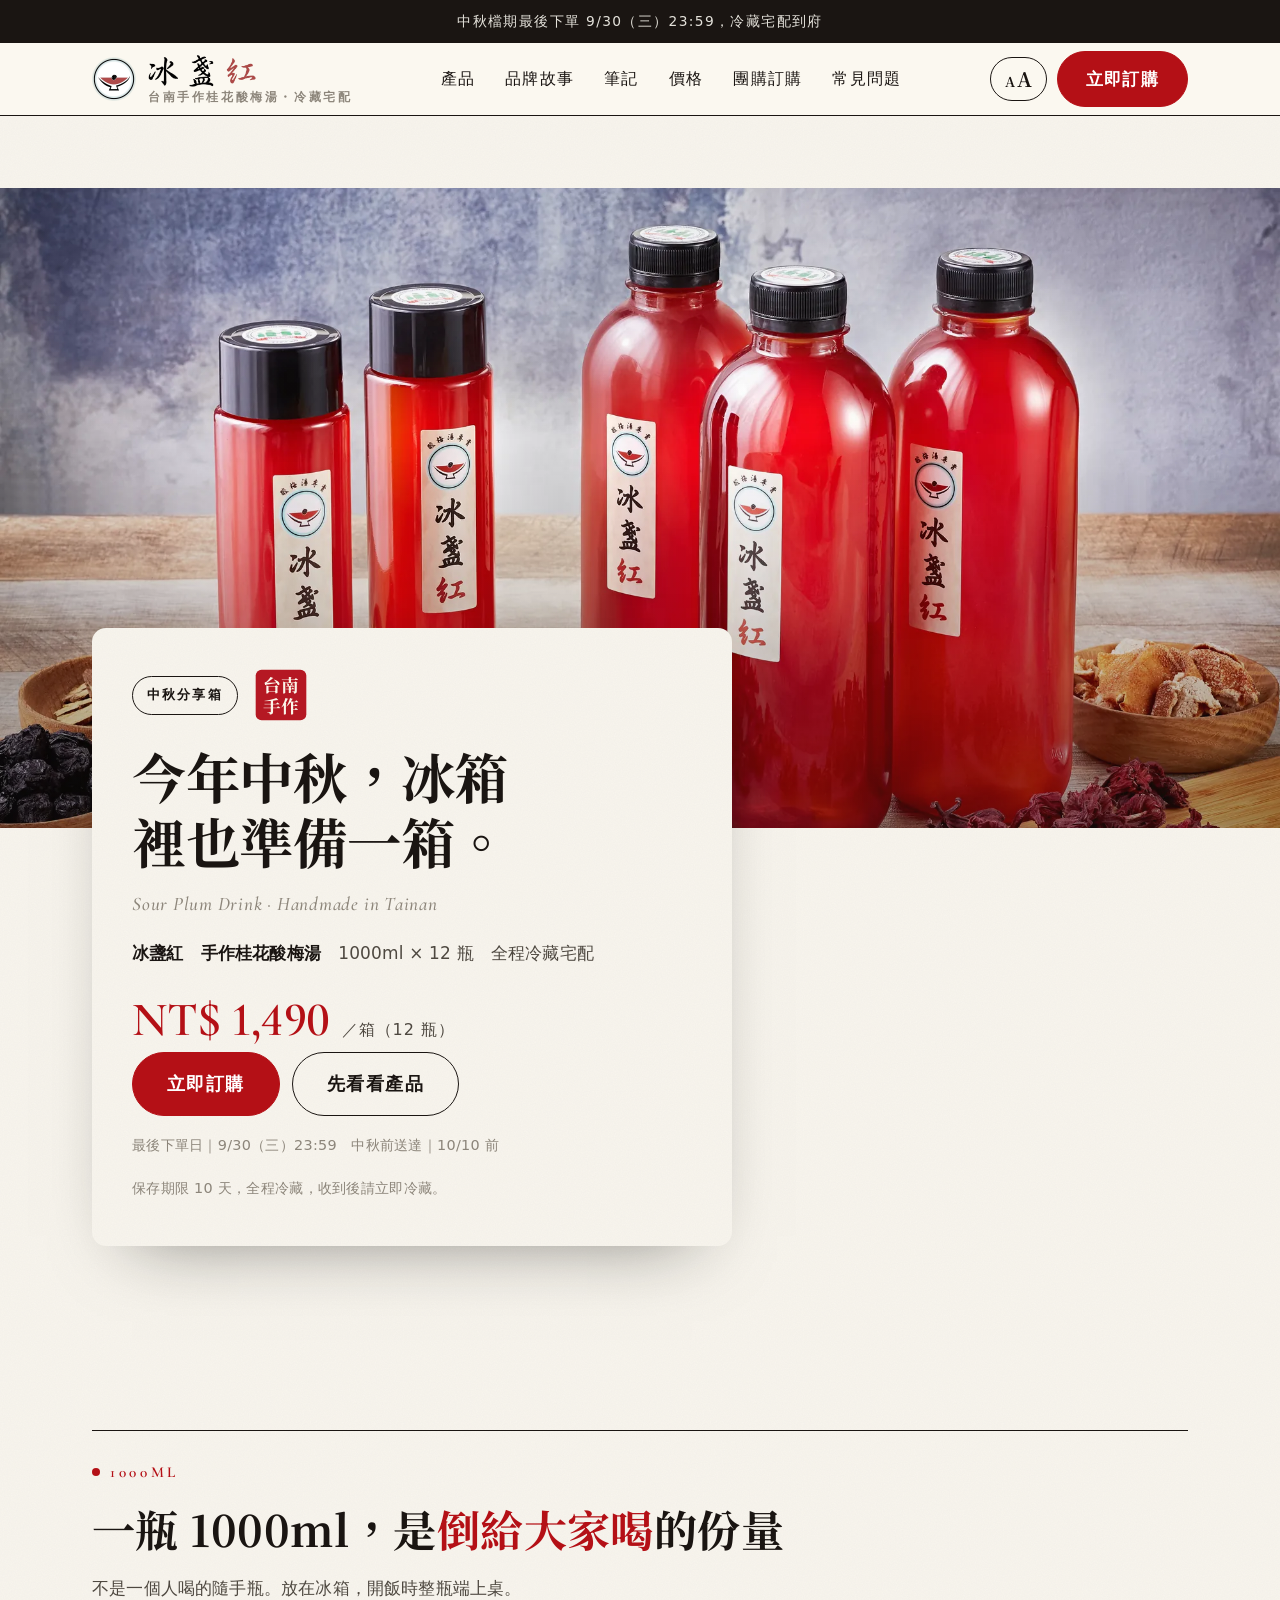
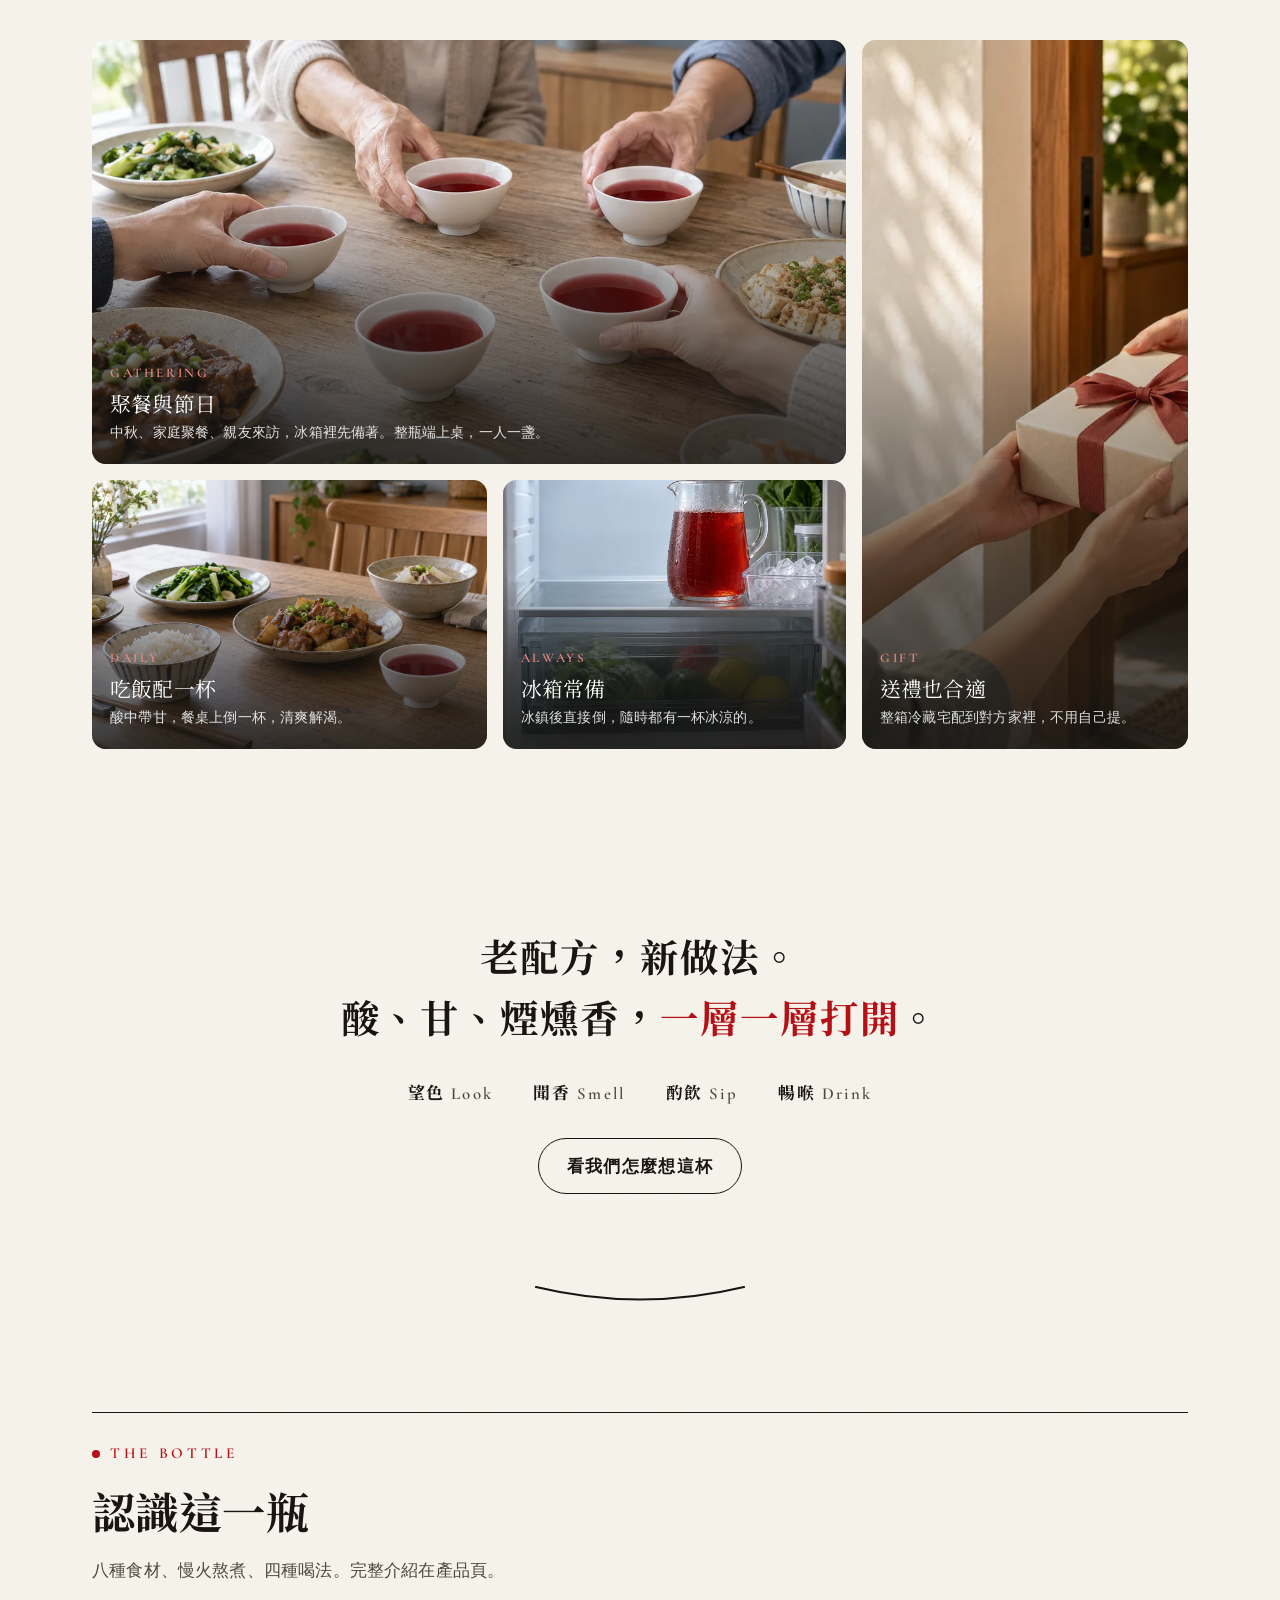
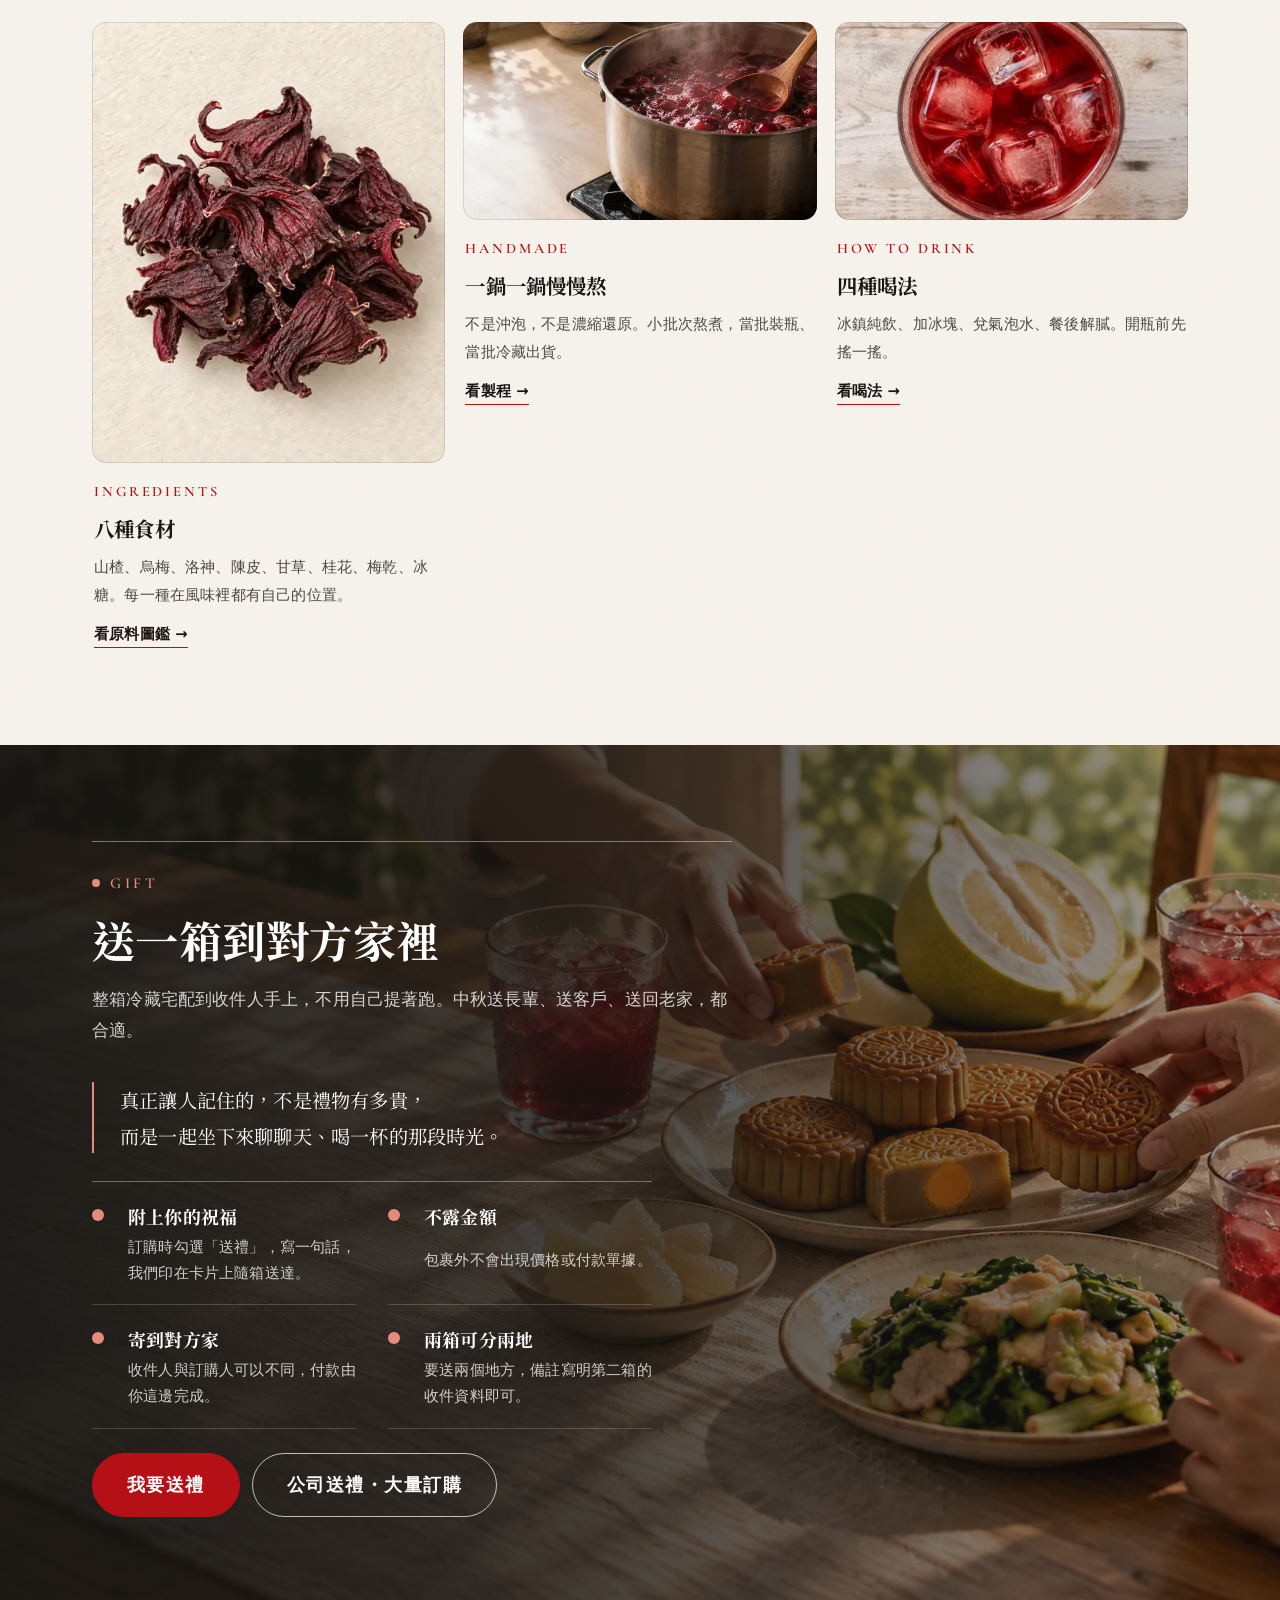
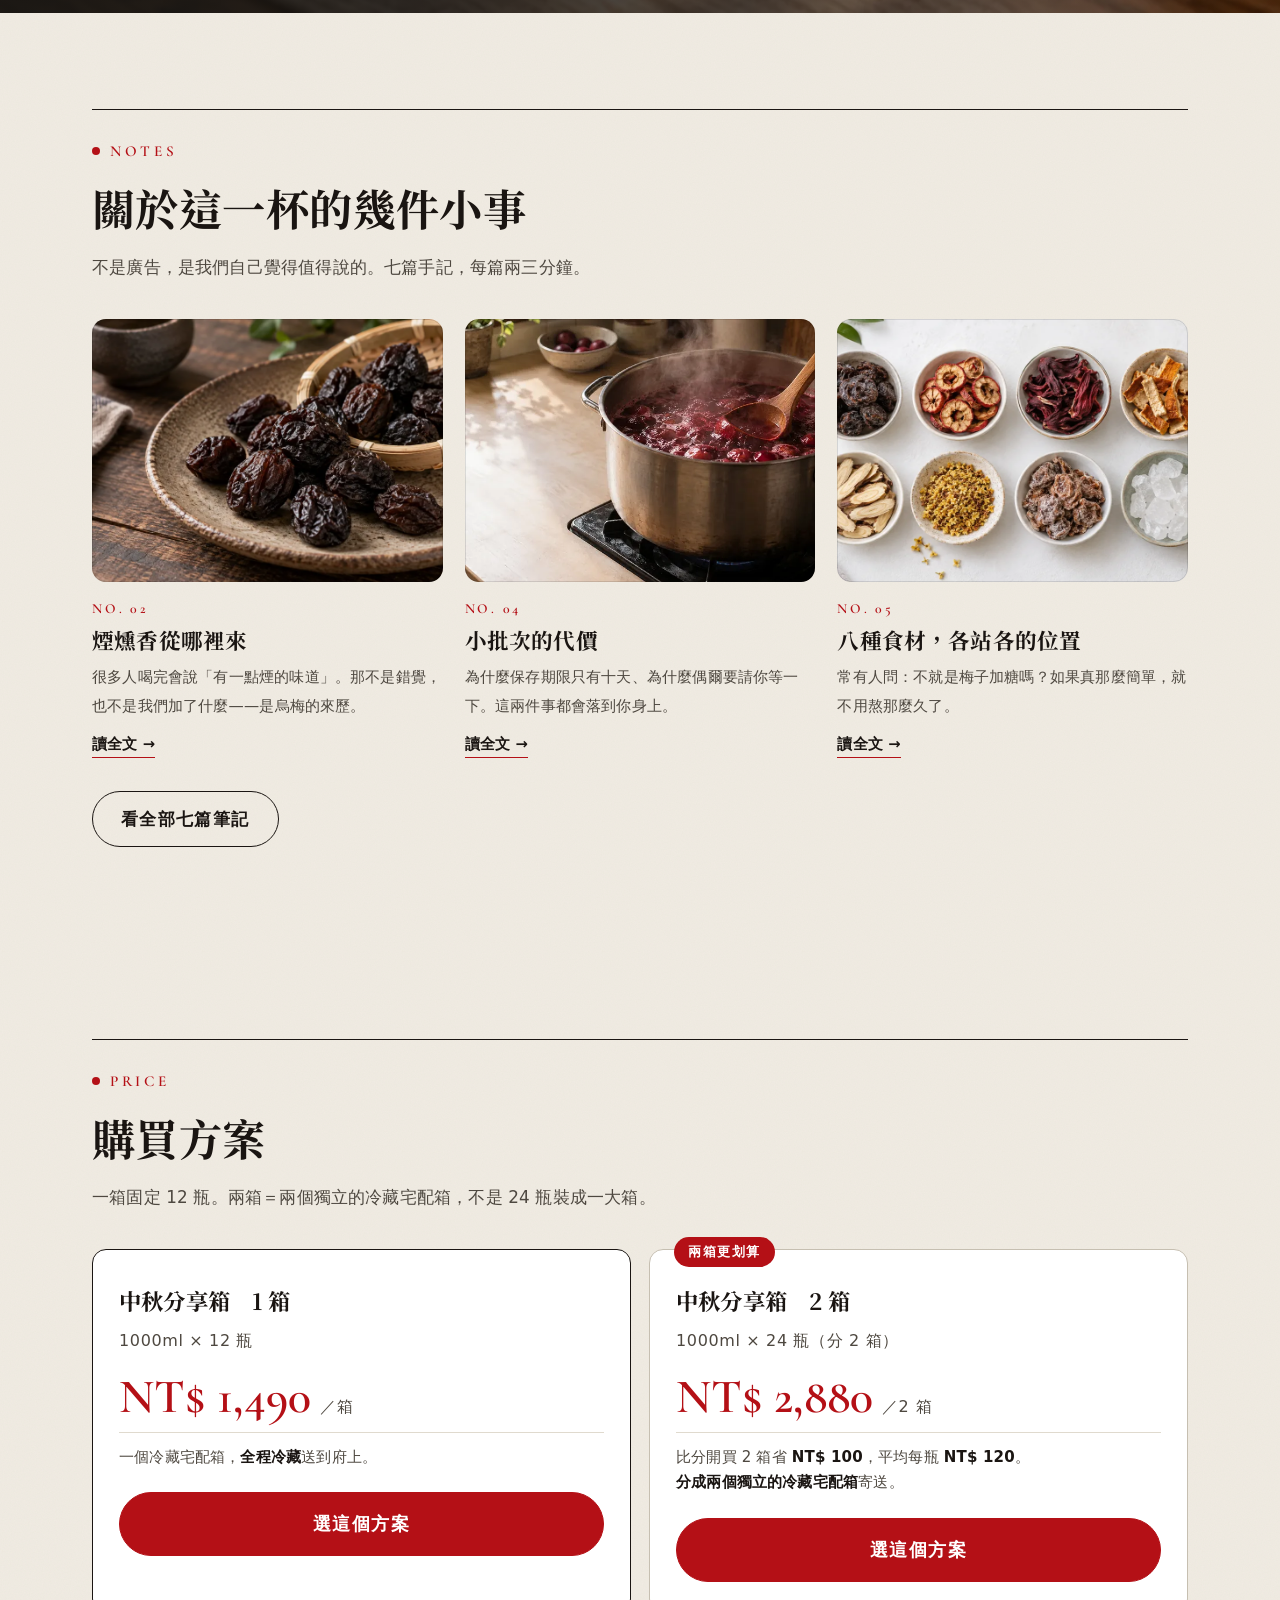
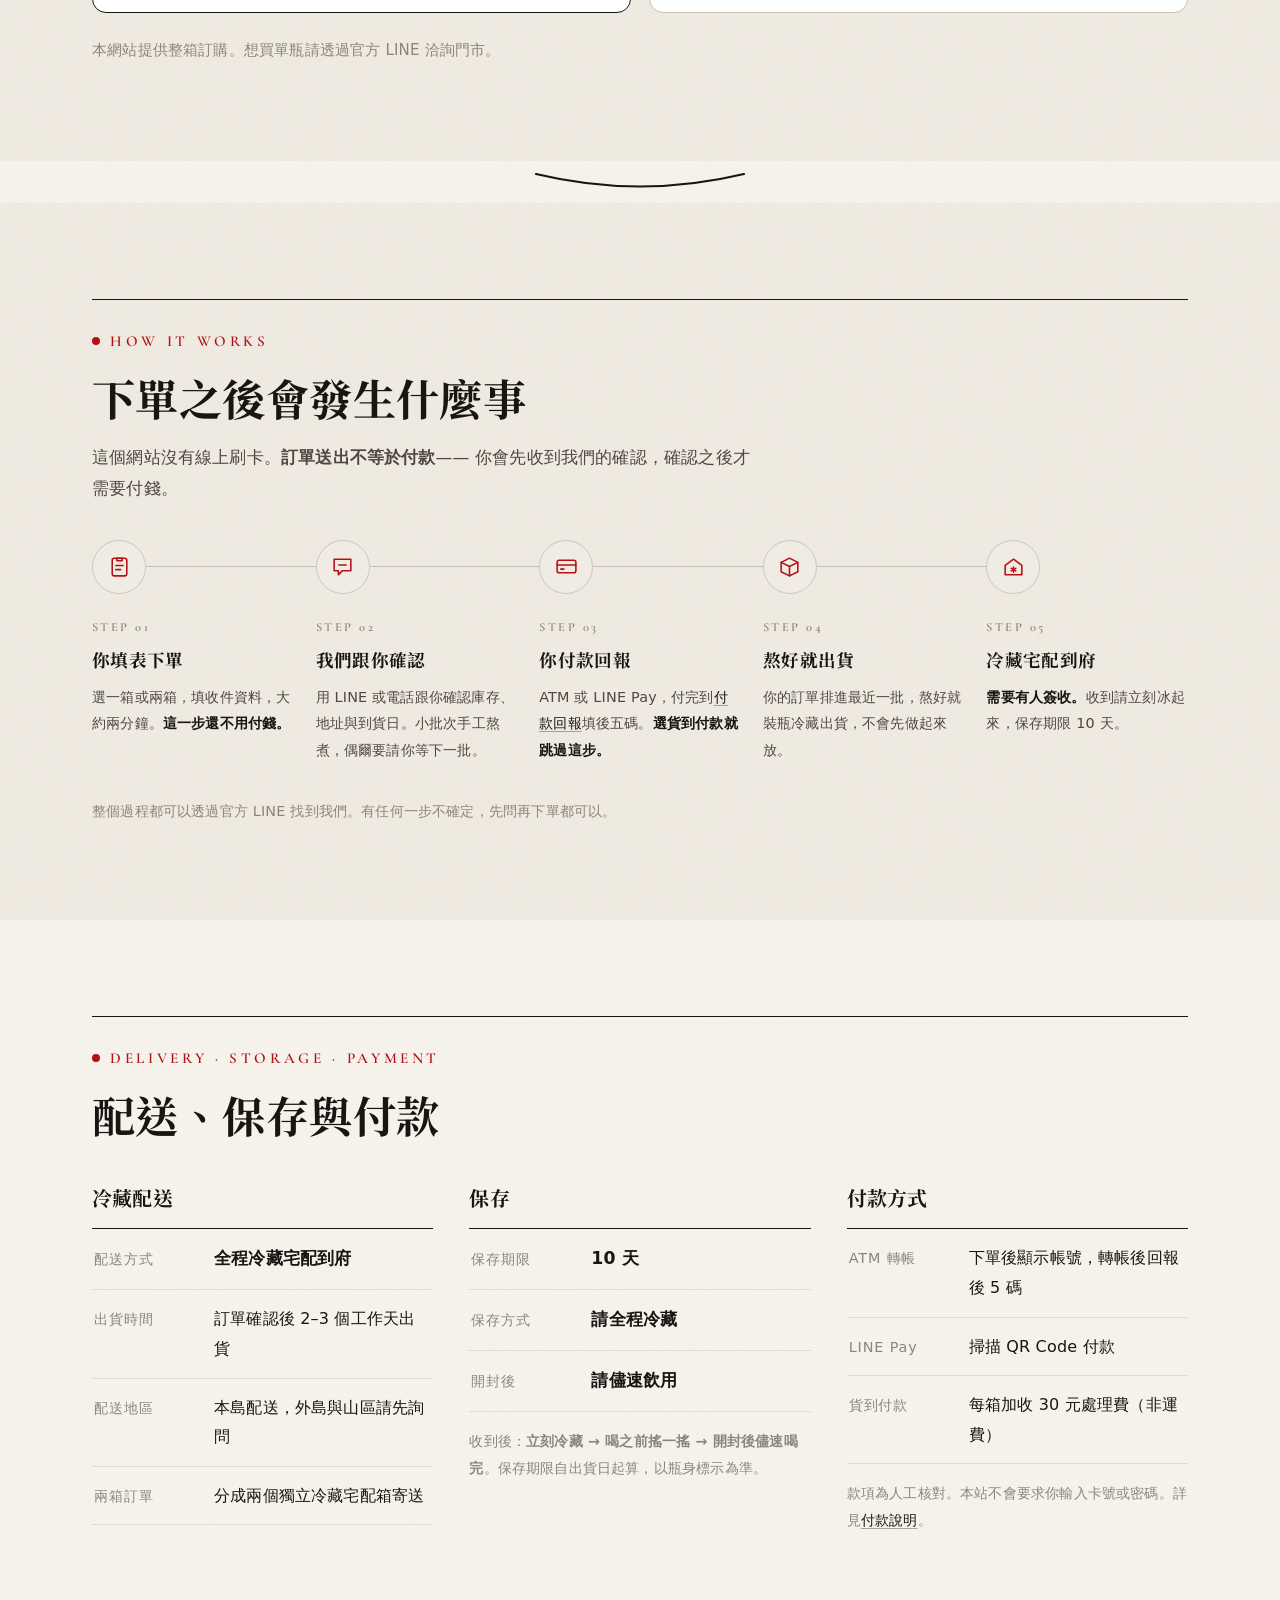
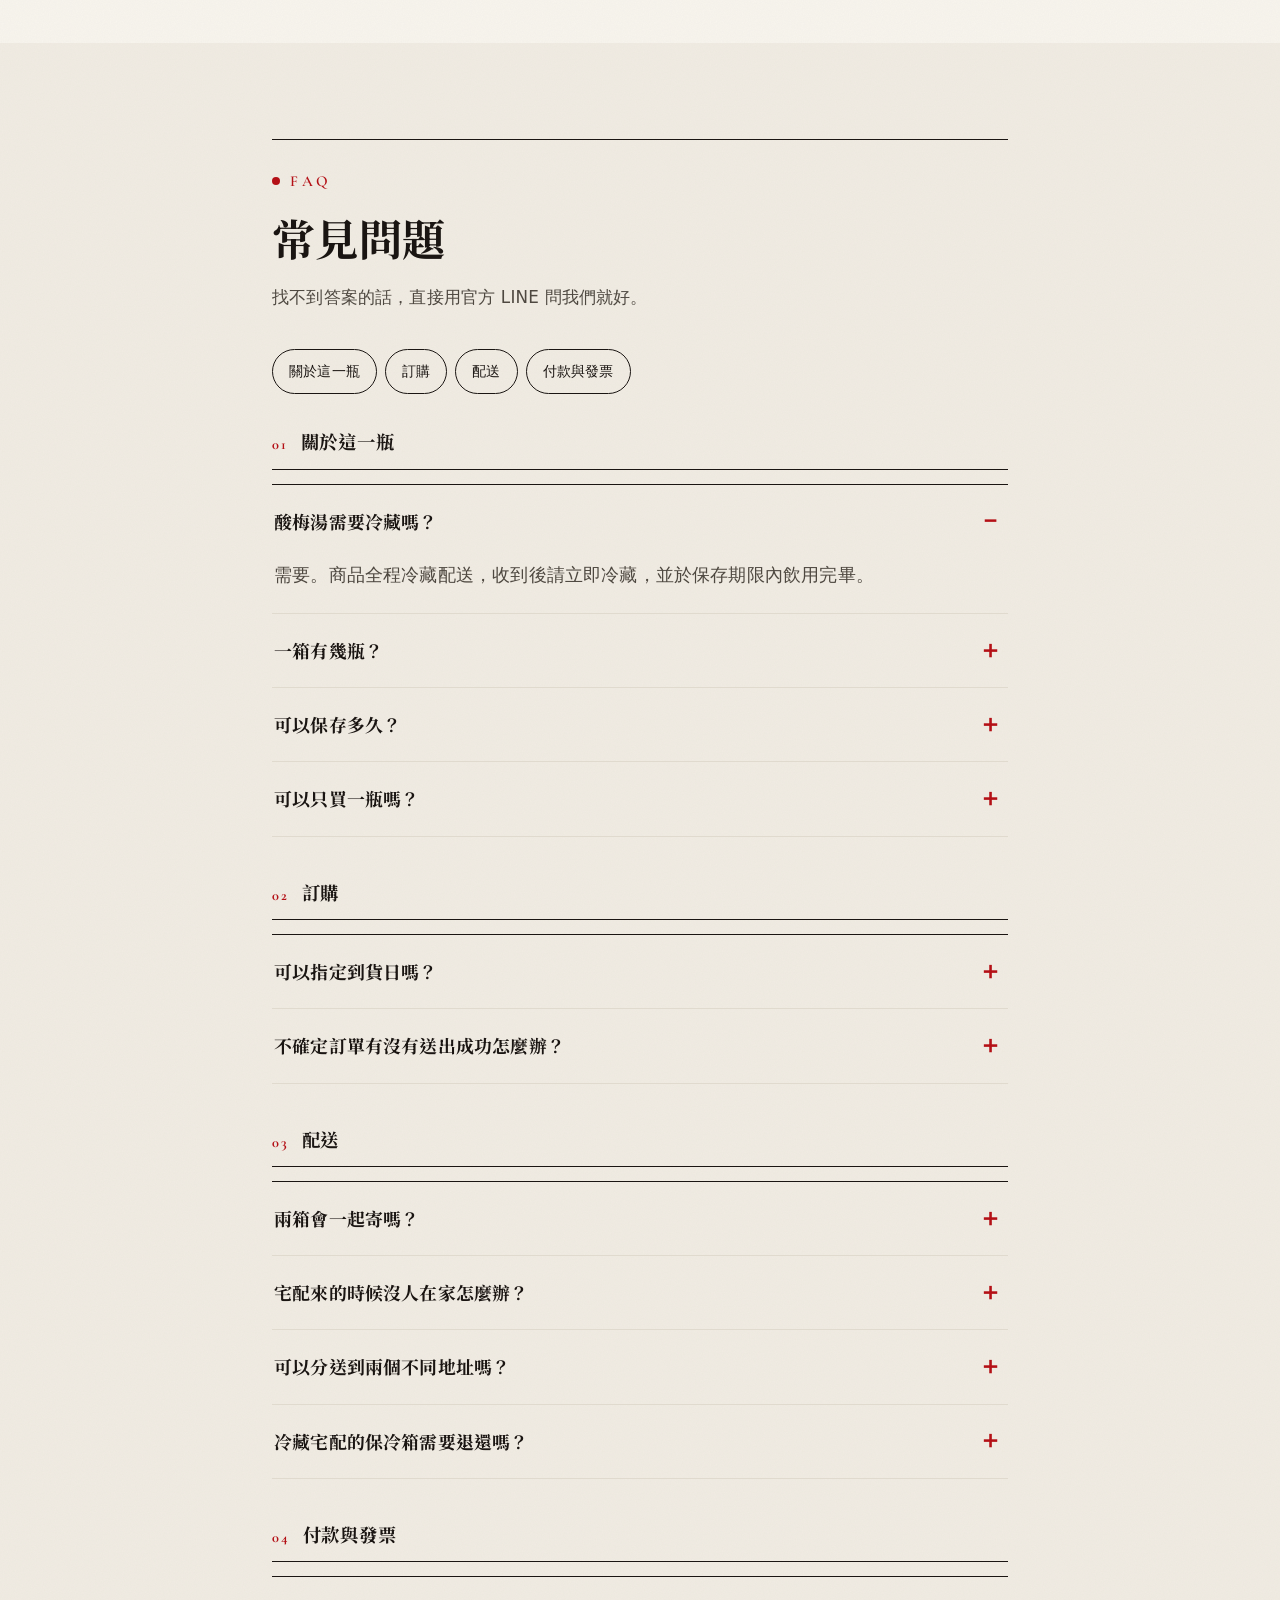
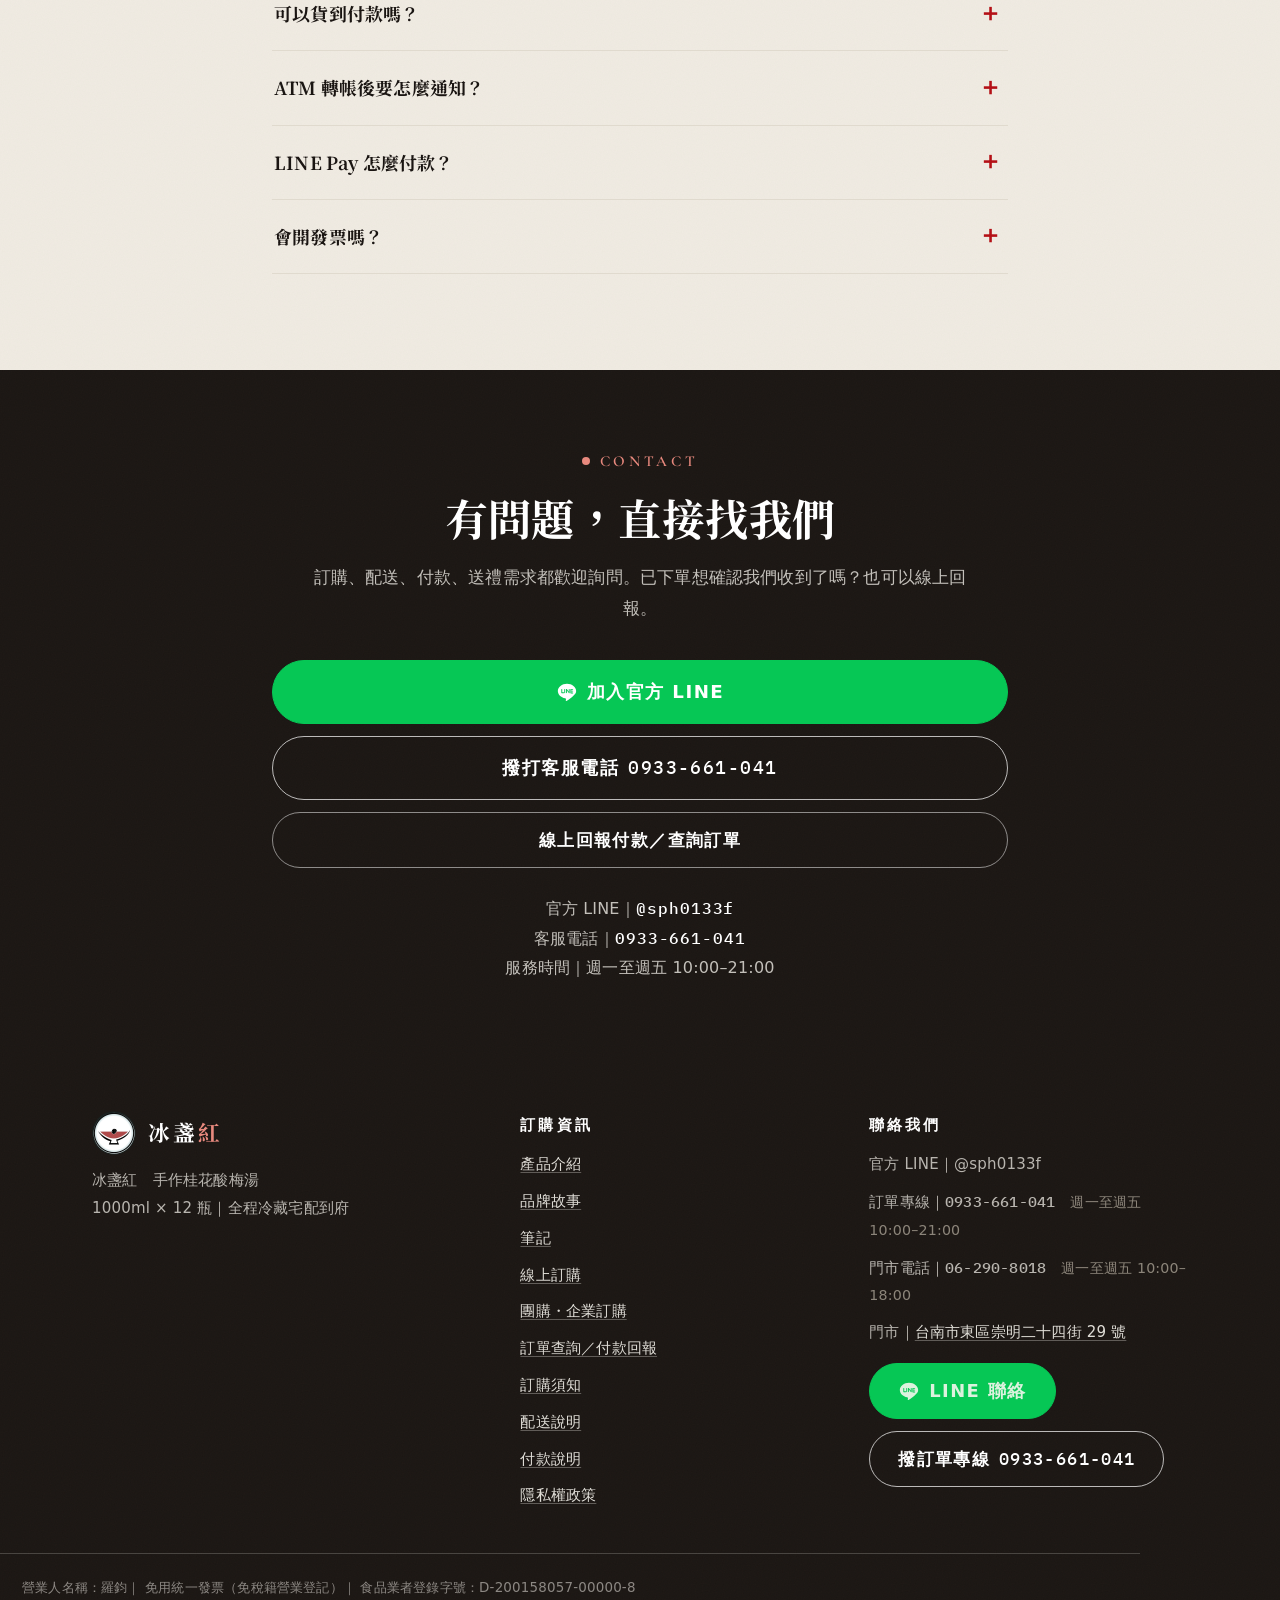
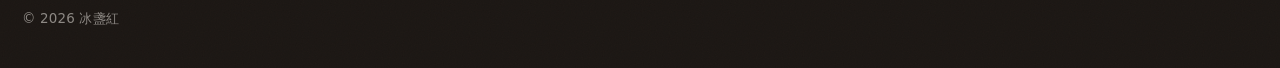
==== commit dbe2cdeb: "修正手機版三處斷行、團購頁失效按鈕，並移除單瓶零售參考價 手機版斷行（皆以 360px 實測，不是憑截圖判斷）： - 方案規格：2 箱原文「1000ml × 12 瓶 × 2 箱（共 24 瓶）」在 " ====
--- a/index.html
+++ b/index.html
@@ -6,11 +6,22 @@
 <title>冰盞紅 手作桂花酸梅湯｜台南手作・冷藏宅配到府</title>
 <meta name="description" content="冰盞紅酸梅湯，台南手作。以山楂、烏梅、洛神、陳皮、甘草、桂花等食材熬煮，1000ml 家庭分享裝，一箱 12 瓶，全程冷藏宅配到府。">
 <meta name="keywords" content="冰盞紅,冰盞紅酸梅湯,酸梅湯,台南酸梅湯,手工酸梅湯,冷藏酸梅湯,酸梅湯宅配,中秋酸梅湯">
-<link rel="canonical" href="/">
+<link rel="canonical" href="https://vegeta1260-ai.github.io/bingzhanhong-site/">
 <meta property="og:type" content="website">
-<meta property="og:title" content="冰盞紅酸梅湯｜台南手作酸梅湯・冷藏宅配">
-<meta property="og:description" content="1000ml × 12 瓶家庭分享裝，全程冷藏宅配到府。">
-<meta property="og:image" content="assets/img/og-cover.jpg">
+<meta property="og:title" content="冰盞紅 手作桂花酸梅湯｜台南手作・冷藏宅配到府">
+<meta property="og:description" content="八種食材手工熬煮，一箱 1000ml × 12 瓶。全程冷藏宅配，接單後才熬。">
+<meta property="og:image" content="https://vegeta1260-ai.github.io/bingzhanhong-site/assets/img/og-cover.jpg">
+<!-- @meta:auto -->
+<meta property="og:url" content="https://vegeta1260-ai.github.io/bingzhanhong-site/">
+<meta property="og:site_name" content="冰盞紅">
+<meta property="og:image:width" content="1200">
+<meta property="og:image:height" content="630">
+<meta property="og:image:alt" content="冰盞紅 手作桂花酸梅湯">
+<meta name="twitter:card" content="summary_large_image">
+<meta name="twitter:title" content="冰盞紅 手作桂花酸梅湯｜台南手作・冷藏宅配到府">
+<meta name="twitter:description" content="八種食材手工熬煮，一箱 1000ml × 12 瓶。全程冷藏宅配，接單後才熬。">
+<meta name="twitter:image" content="https://vegeta1260-ai.github.io/bingzhanhong-site/assets/img/og-cover.jpg">
+<!-- @end:meta -->
 <meta property="og:locale" content="zh_TW">
 <!-- @include:head -->
 <meta name="theme-color" content="#161513">
@@ -19,7 +30,7 @@
 <link rel="preconnect" href="https://fonts.gstatic.com" crossorigin>
 <!-- 標題宋體一個字重、英文 Cormorant 襯線（呼應標誌上的 Sour Plum Drink）、等寬體；內文用系統字，零下載 -->
 <link href="https://fonts.googleapis.com/css2?family=Cormorant+Garamond:ital,wght@0,600;1,500&family=IBM+Plex+Mono:wght@500&family=Noto+Serif+TC:wght@700&display=swap" rel="stylesheet">
-<link rel="stylesheet" href="assets/css/site.css?v=dadd0c38">
+<link rel="stylesheet" href="assets/css/site.css?v=0bb566aa">
 <!-- @end:head -->
 </head>
 
@@ -271,7 +282,7 @@
       <div class="plan">
         <span class="plan__badge">兩箱更划算</span>
         <h3 class="plan__title"><span data-bzh="campaign.label">中秋分享箱</span>　2 箱</h3>
-        <p class="plan__spec">1000ml × 12 瓶 × 2 箱（共 24 瓶）</p>
+        <p class="plan__spec">1000ml × 24 瓶（分 2 箱）</p>
         <p class="plan__price"><span class="amt" data-bzh="price.box2">NT$ 2,880</span><span class="unit">／2 箱</span></p>
         <p class="plan__note">
           比分開買 2 箱省 <strong data-bzh="price.box2.save">NT$ 100</strong>，平均每瓶 <strong data-bzh="price.box2.perBottle">NT$ 120</strong>。<br>
@@ -282,8 +293,7 @@
     </div>
 
     <p class="price-foot">
-      單瓶零售參考價｜<span data-bzh="product.single">NT$ 120 ／瓶</span>。
-      本網站提供整箱訂購，單瓶購買請透過官方 LINE 洽詢。
+      本網站提供整箱訂購。想買單瓶請透過官方 LINE 洽詢門市。
     </p>
   </div>
 </section>
@@ -423,7 +433,7 @@
       </details>
       <details>
         <summary>可以只買一瓶嗎？</summary>
-        <p class="faq__a">網站目前提供整箱訂購（<span data-bzh="product.perBox">12 瓶</span>／箱）。單瓶零售參考價為 <span data-bzh="product.single">NT$ 120 ／瓶</span>，單瓶購買請透過官方 LINE 洽詢。</p>
+        <p class="faq__a">網站提供整箱訂購（<span data-bzh="product.perBox">12 瓶</span>／箱），不拆售單瓶。想買單瓶請到門市，或透過官方 LINE 洽詢。</p>
       </details>
     </div>
 
@@ -626,7 +636,7 @@
       "name": "可以只買一瓶嗎？",
       "acceptedAnswer": {
         "@type": "Answer",
-        "text": "網站目前提供整箱訂購（12 瓶／箱）。單瓶零售參考價為 NT$ 120 ／瓶，單瓶購買請透過官方 LINE 洽詢。"
+        "text": "網站提供整箱訂購（12 瓶／箱），不拆售單瓶。想買單瓶請到門市，或透過官方 LINE 洽詢。"
       }
     },
     {
@@ -715,7 +725,7 @@
 <!-- @end:faq-jsonld -->
 
 <!-- @include:scripts -->
-<script src="assets/js/config.js?v=cdf6b9f6"></script>
+<script src="assets/js/config.js?v=f18f6ccd"></script>
 <script src="assets/js/site.js?v=9878116b"></script>
 <!-- @end:scripts -->
 </body>
--- a/assets/css/site.css
+++ b/assets/css/site.css
@@ -825,6 +825,28 @@
   .duo{ grid-template-columns:0.85fr 1.15fr; gap:44px; align-items:start; }
 }
 
+/* 四步：中英文不可斷開 */
+.manifesto__lines li{ white-space:nowrap; }
+/* 窄螢幕改 2×2。四個並排需要 389px、實際只有 316px，
+   flex 自然換行會變成 3+1，「暢喉」單獨掉一列很難看。
+   2×2 是刻意的排法，而且剛好分成「看與聞」「小口與大口」。 */
+@media (max-width:560px){
+  .manifesto__lines{
+    display:grid; grid-template-columns:repeat(2, auto);
+    justify-content:center; gap:12px 30px;
+    font-size:1rem; letter-spacing:.1em;
+  }
+}
+
+/* 方案規格不要斷行。文案已縮短，這裡再加一道保險 */
+.plan__spec{ text-wrap:nowrap; }
+@media (max-width:400px){
+  .plan__spec{ font-size:.94rem; }
+}
+
+/* 門市資訊：服務項目整段一起換行，不要把「路預約」三個字切掉 */
+.store__meta .nb{ white-space:nowrap; }
+
 /* ---------- 常見問題分組 ---------- */
 .faq-nav{ display:flex; flex-wrap:wrap; gap:8px; margin:0 0 30px; }
 .faq-nav a{
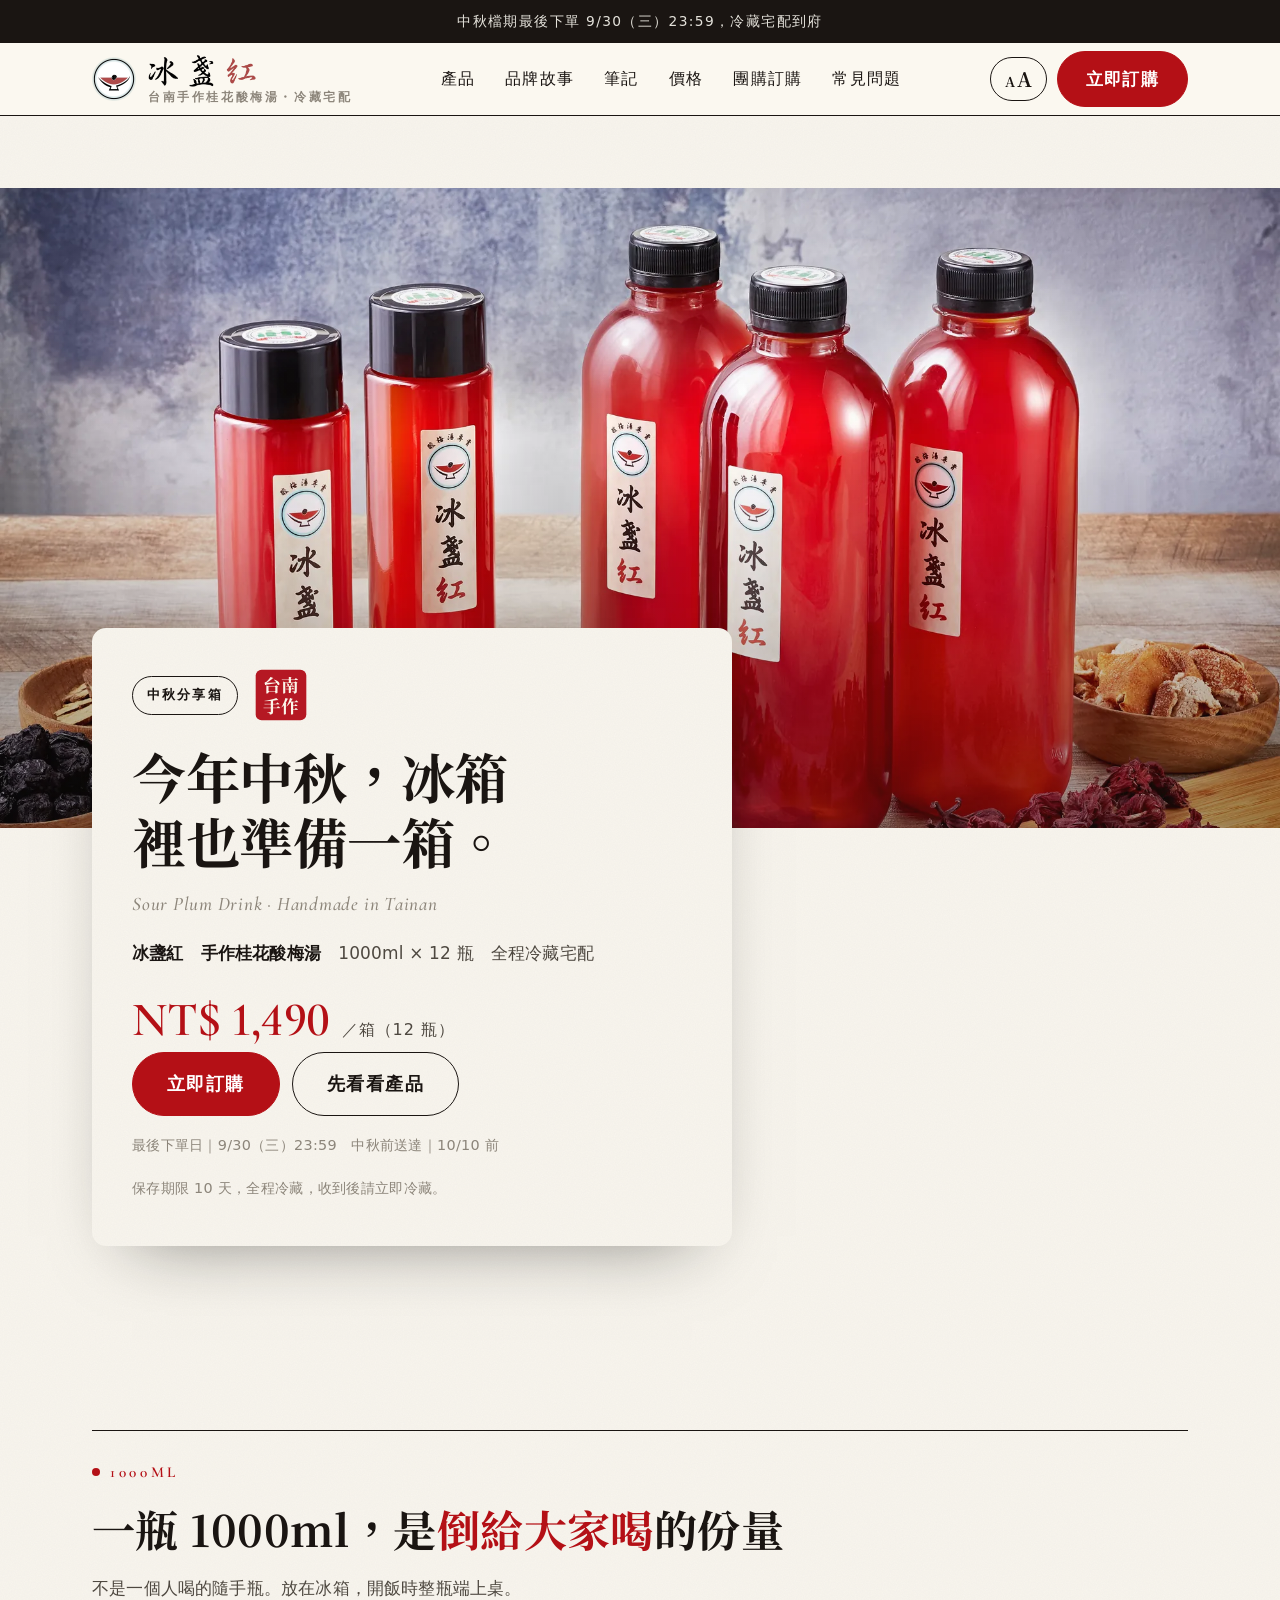
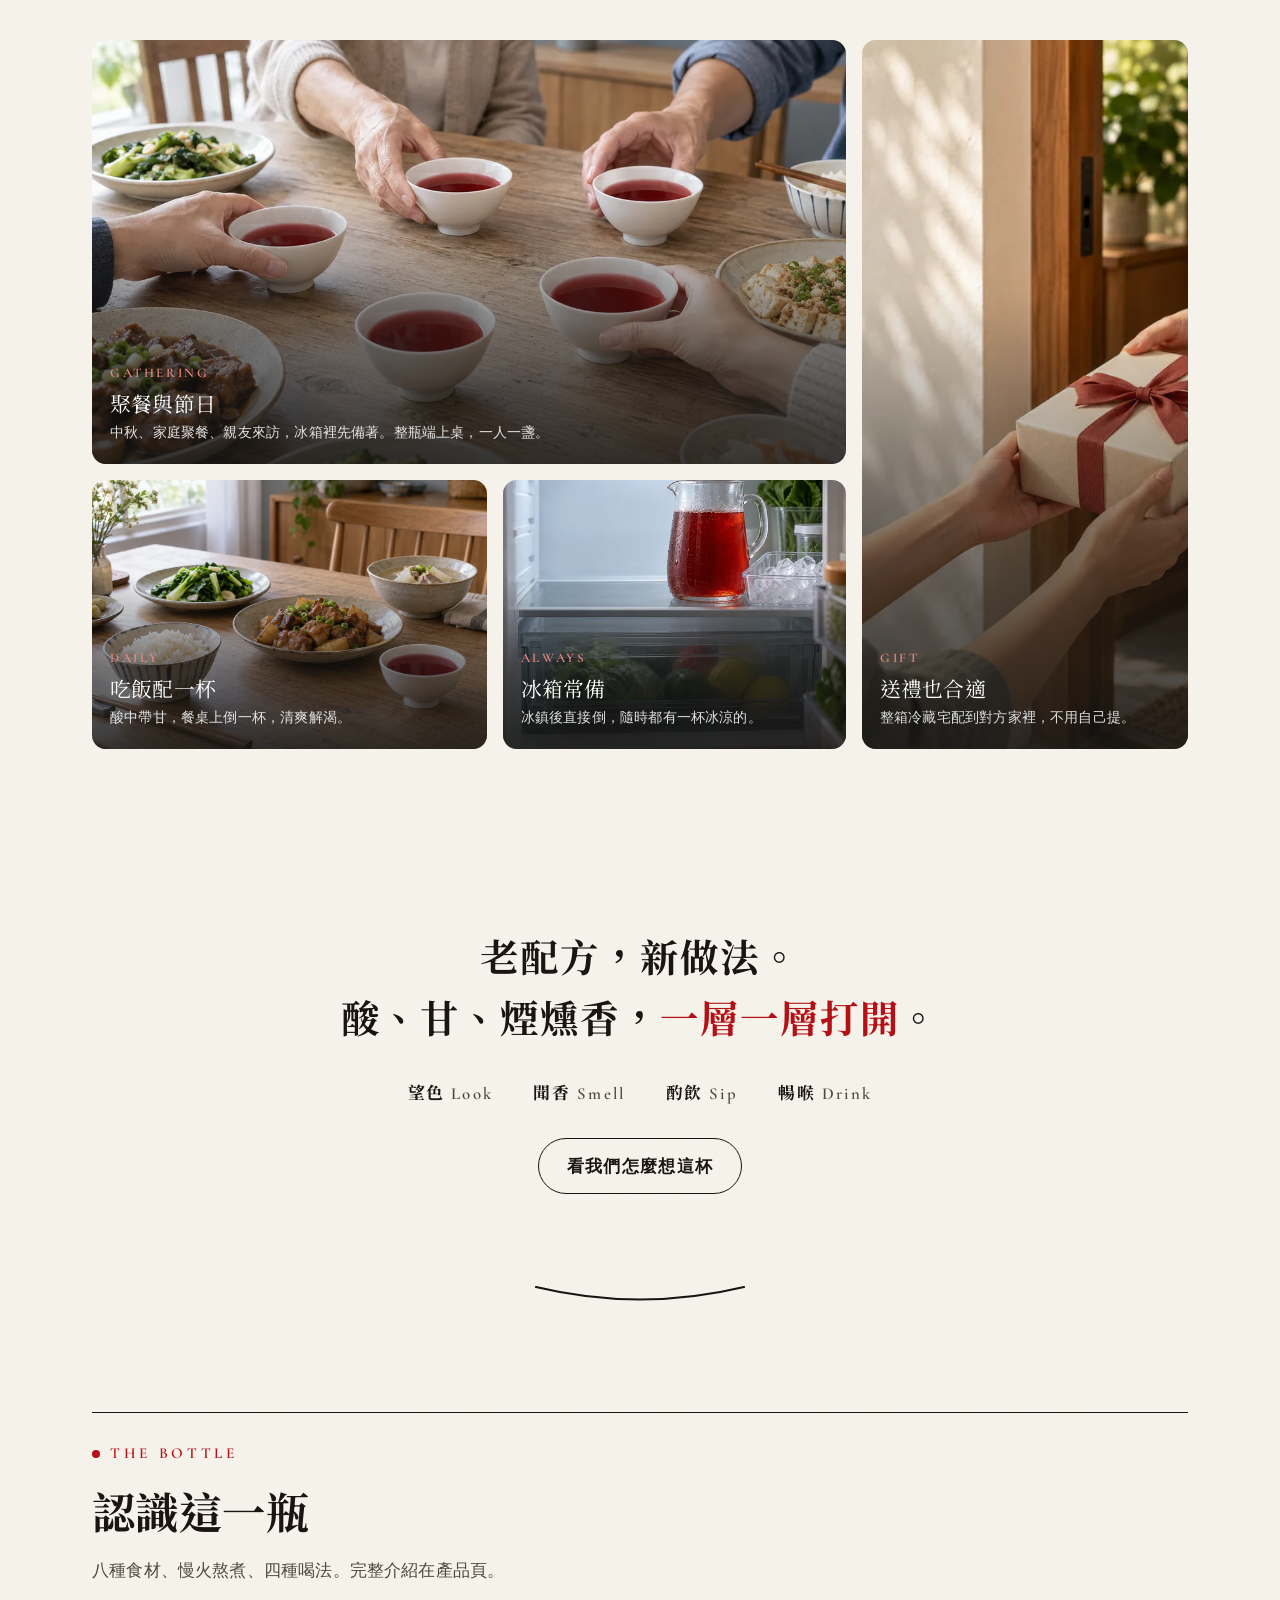
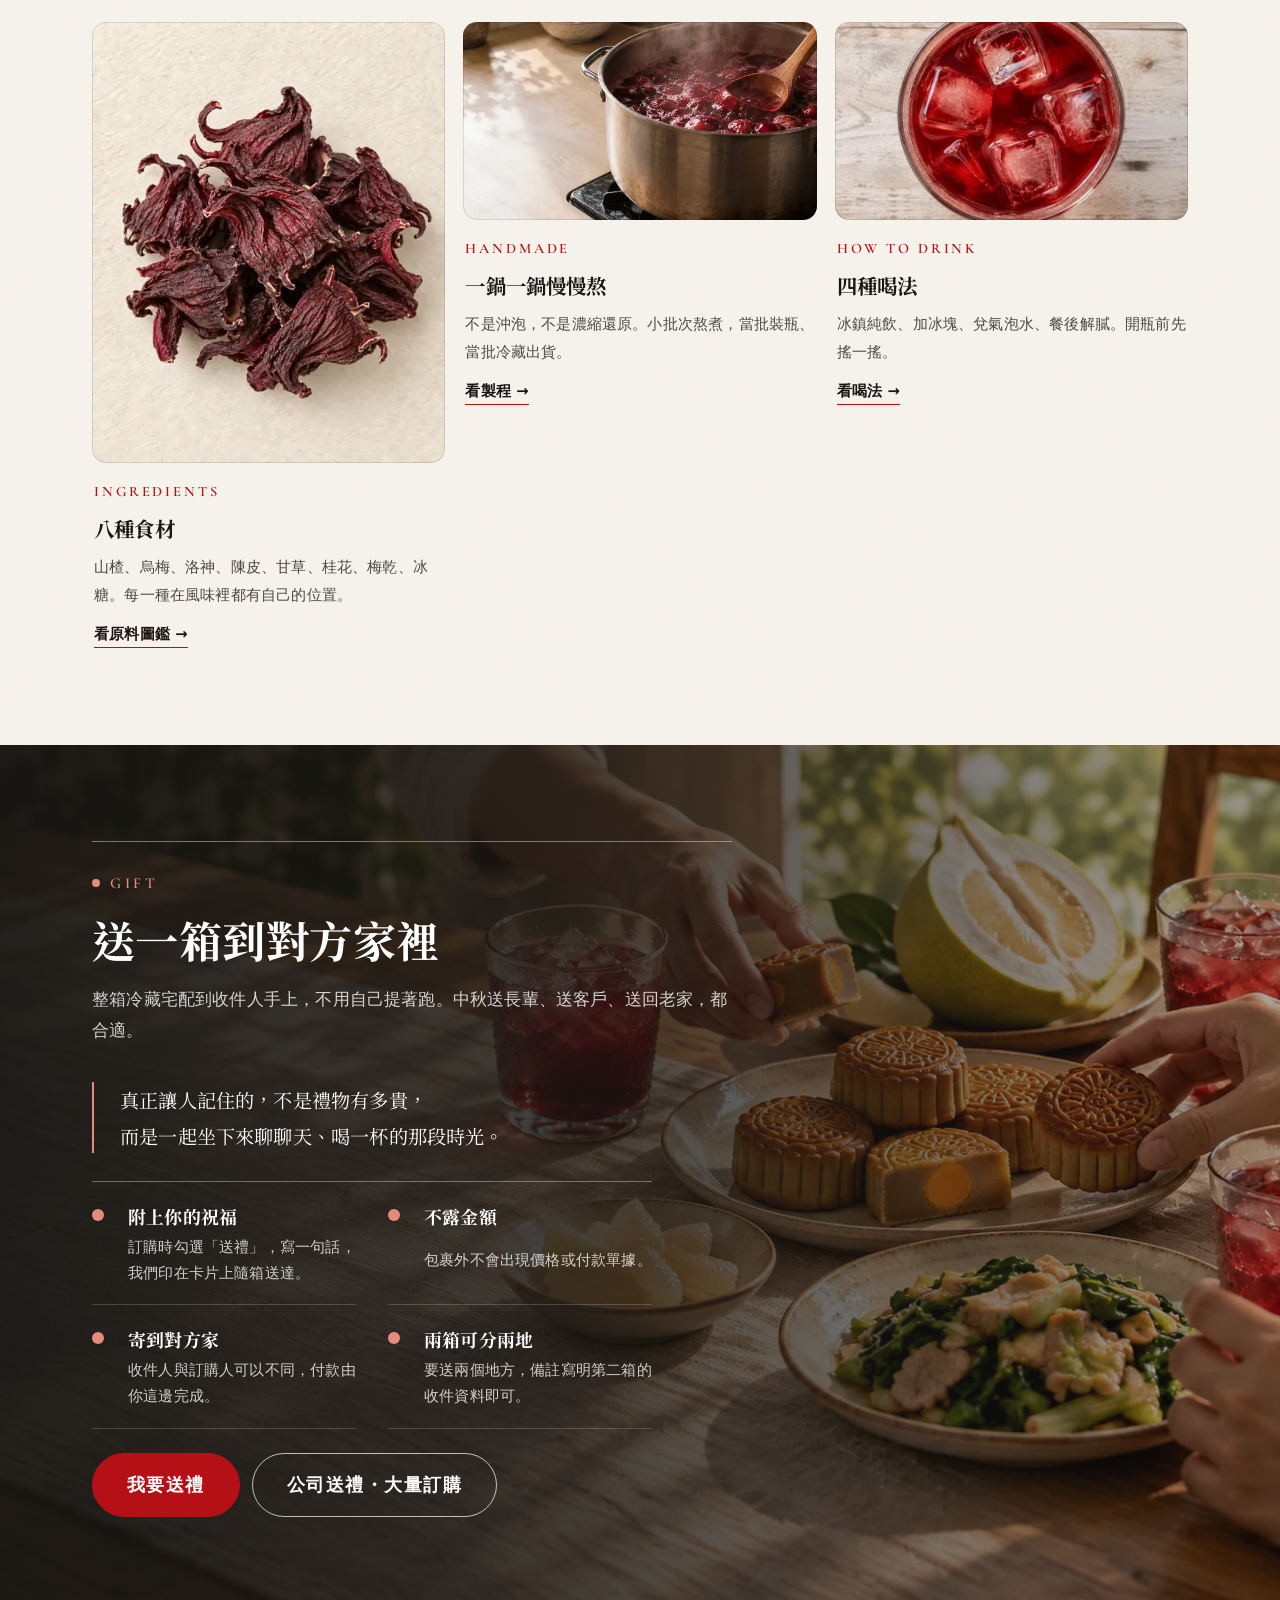
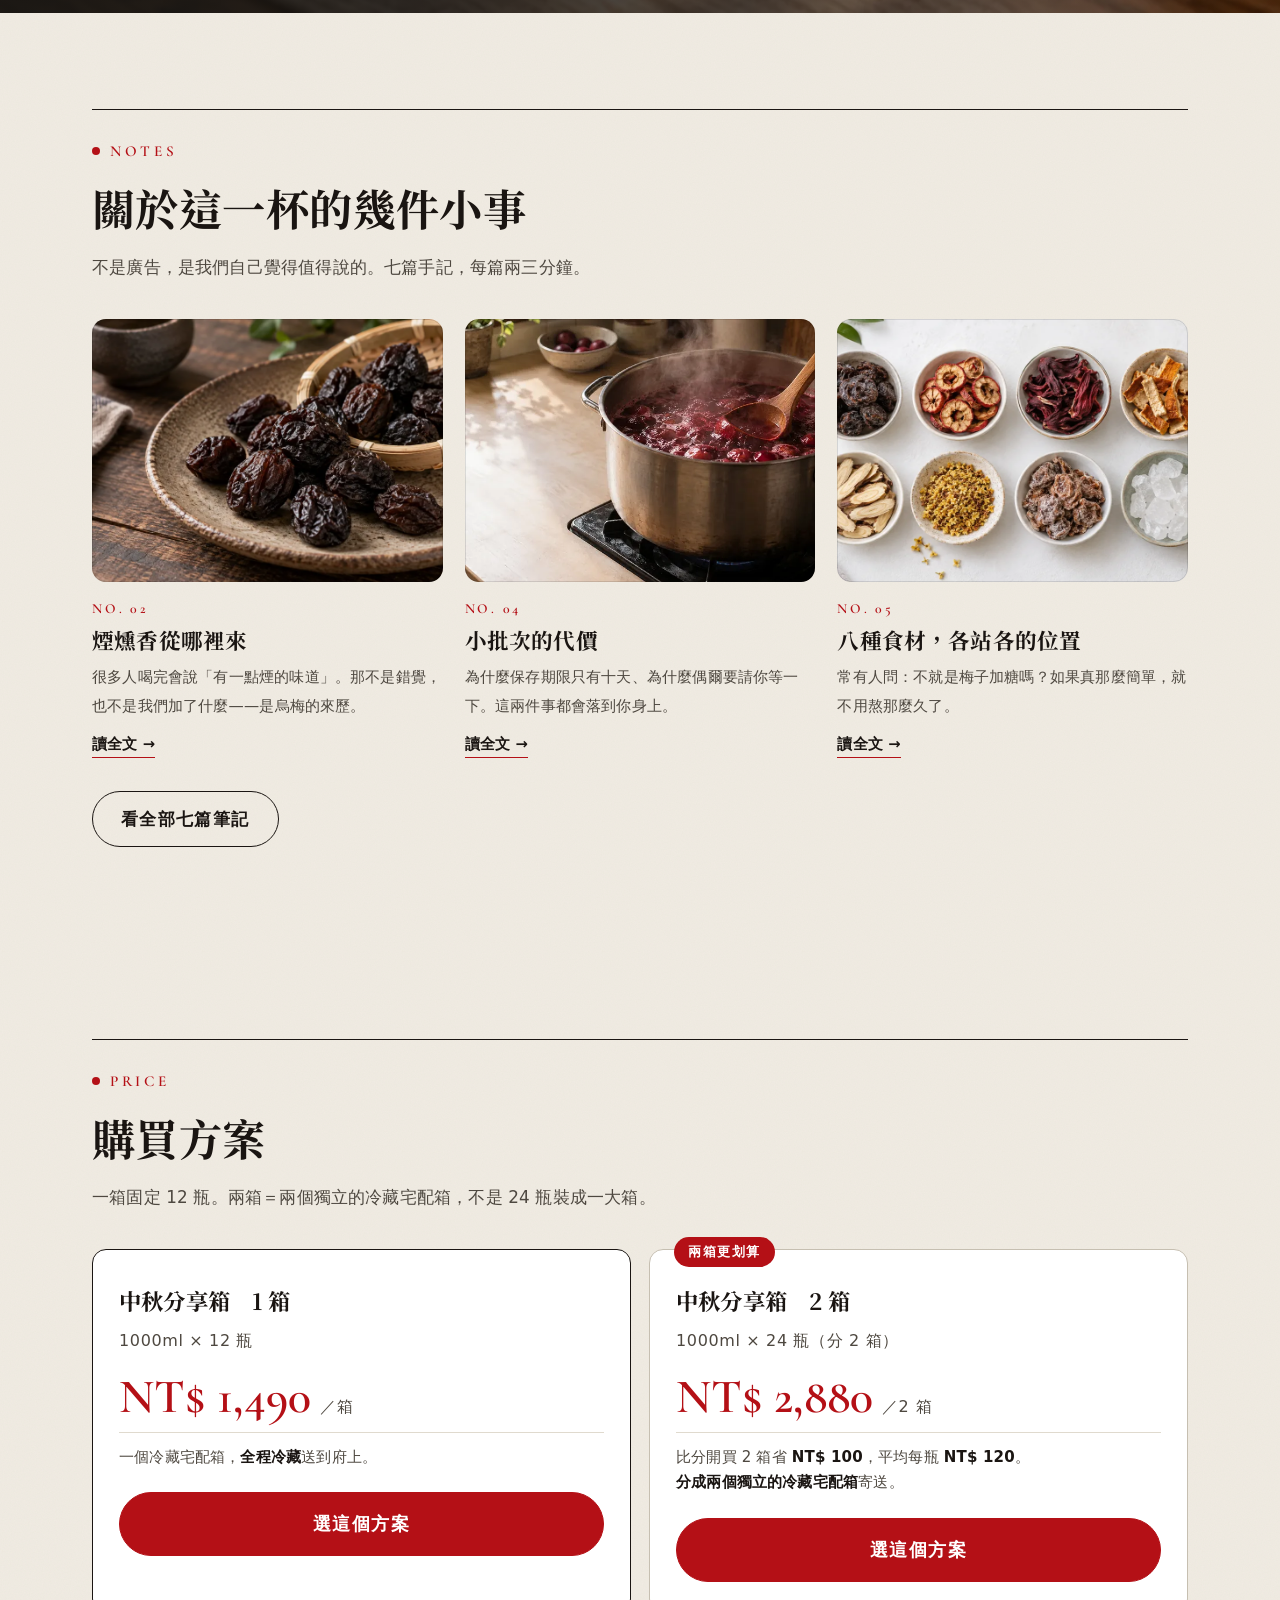
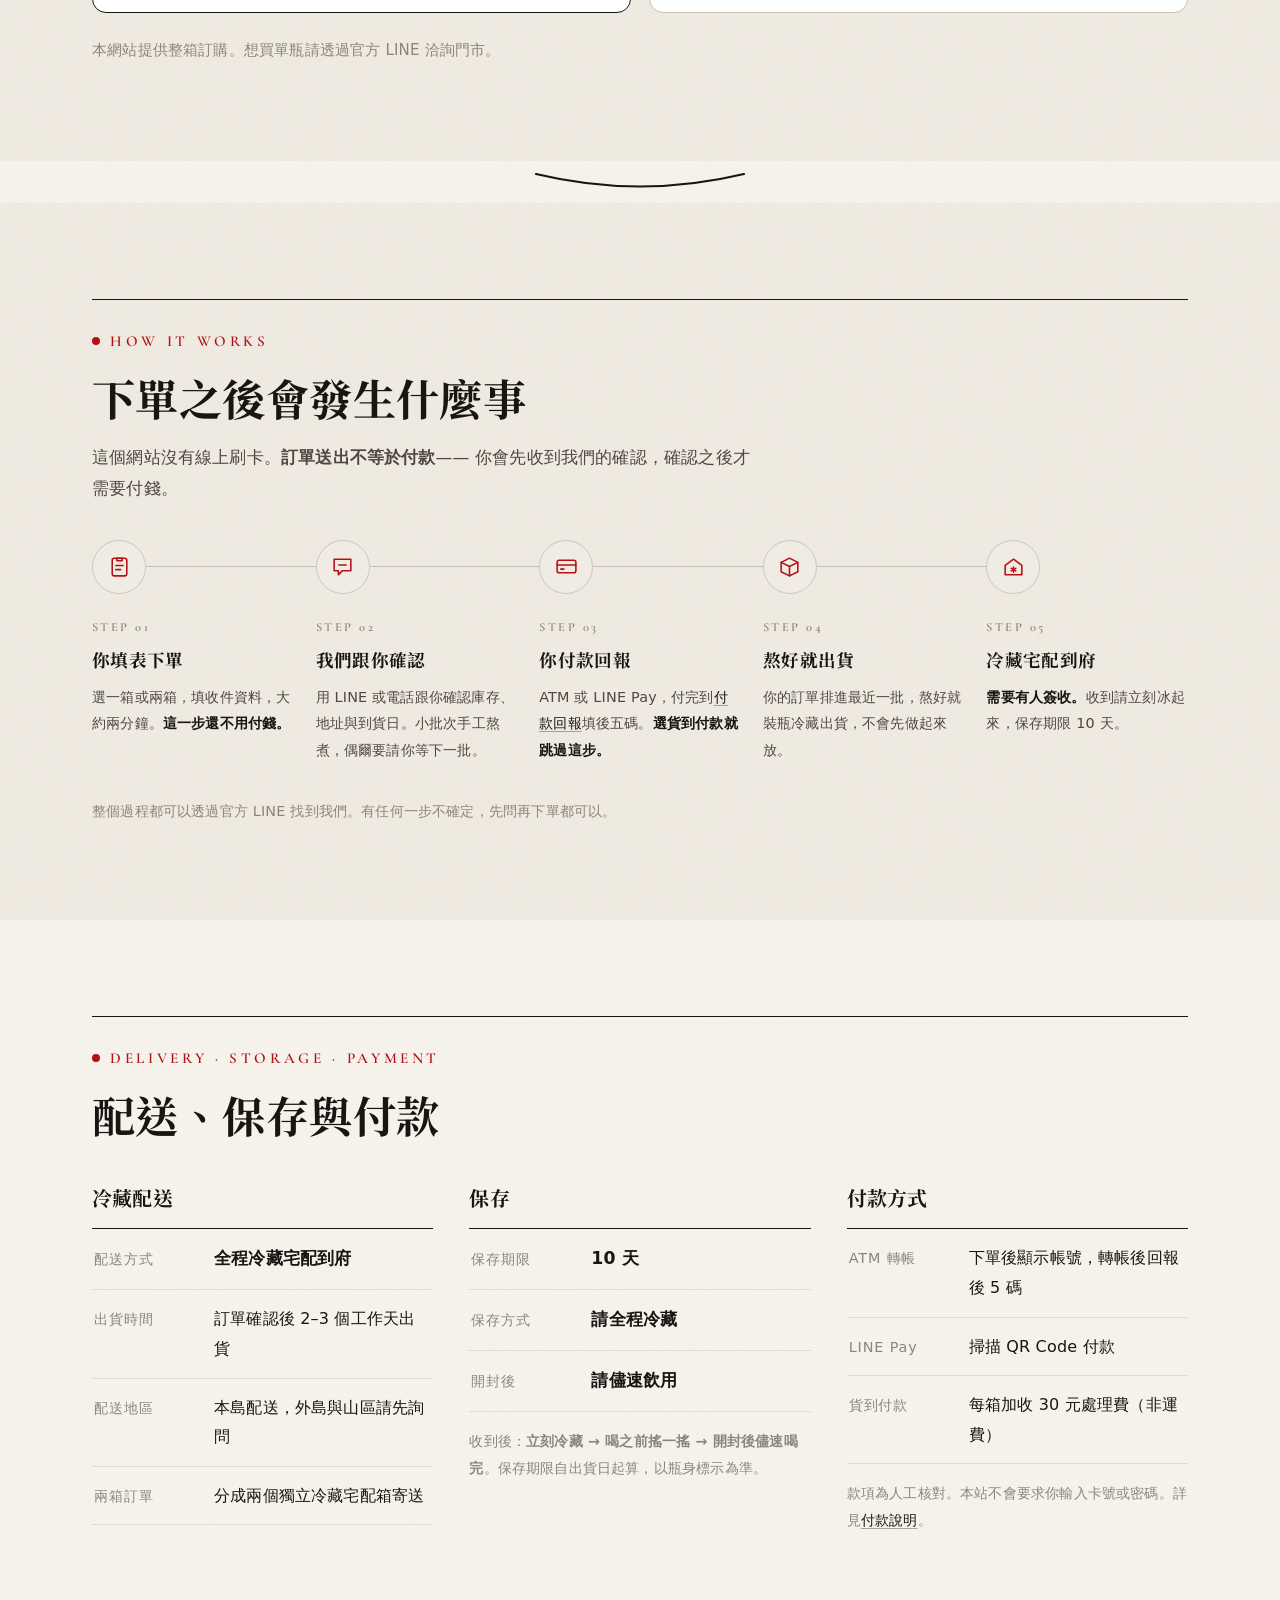
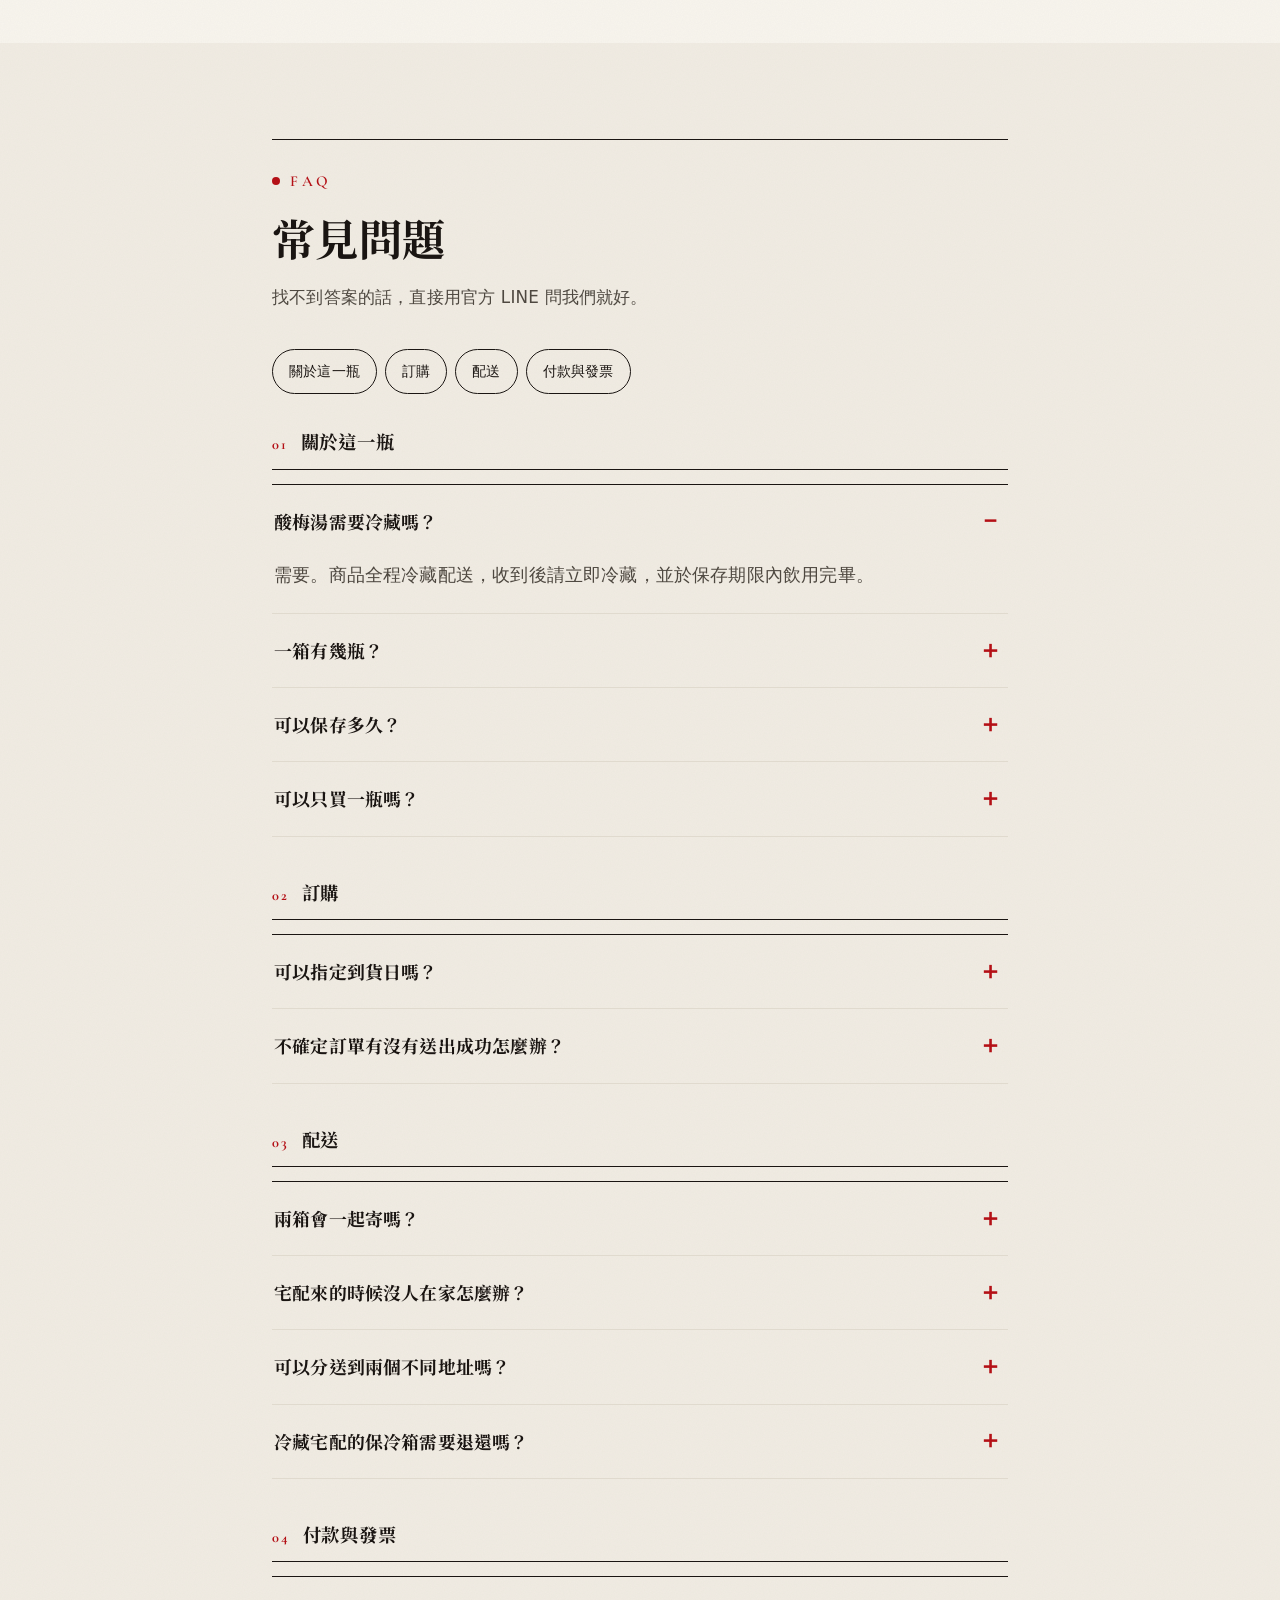
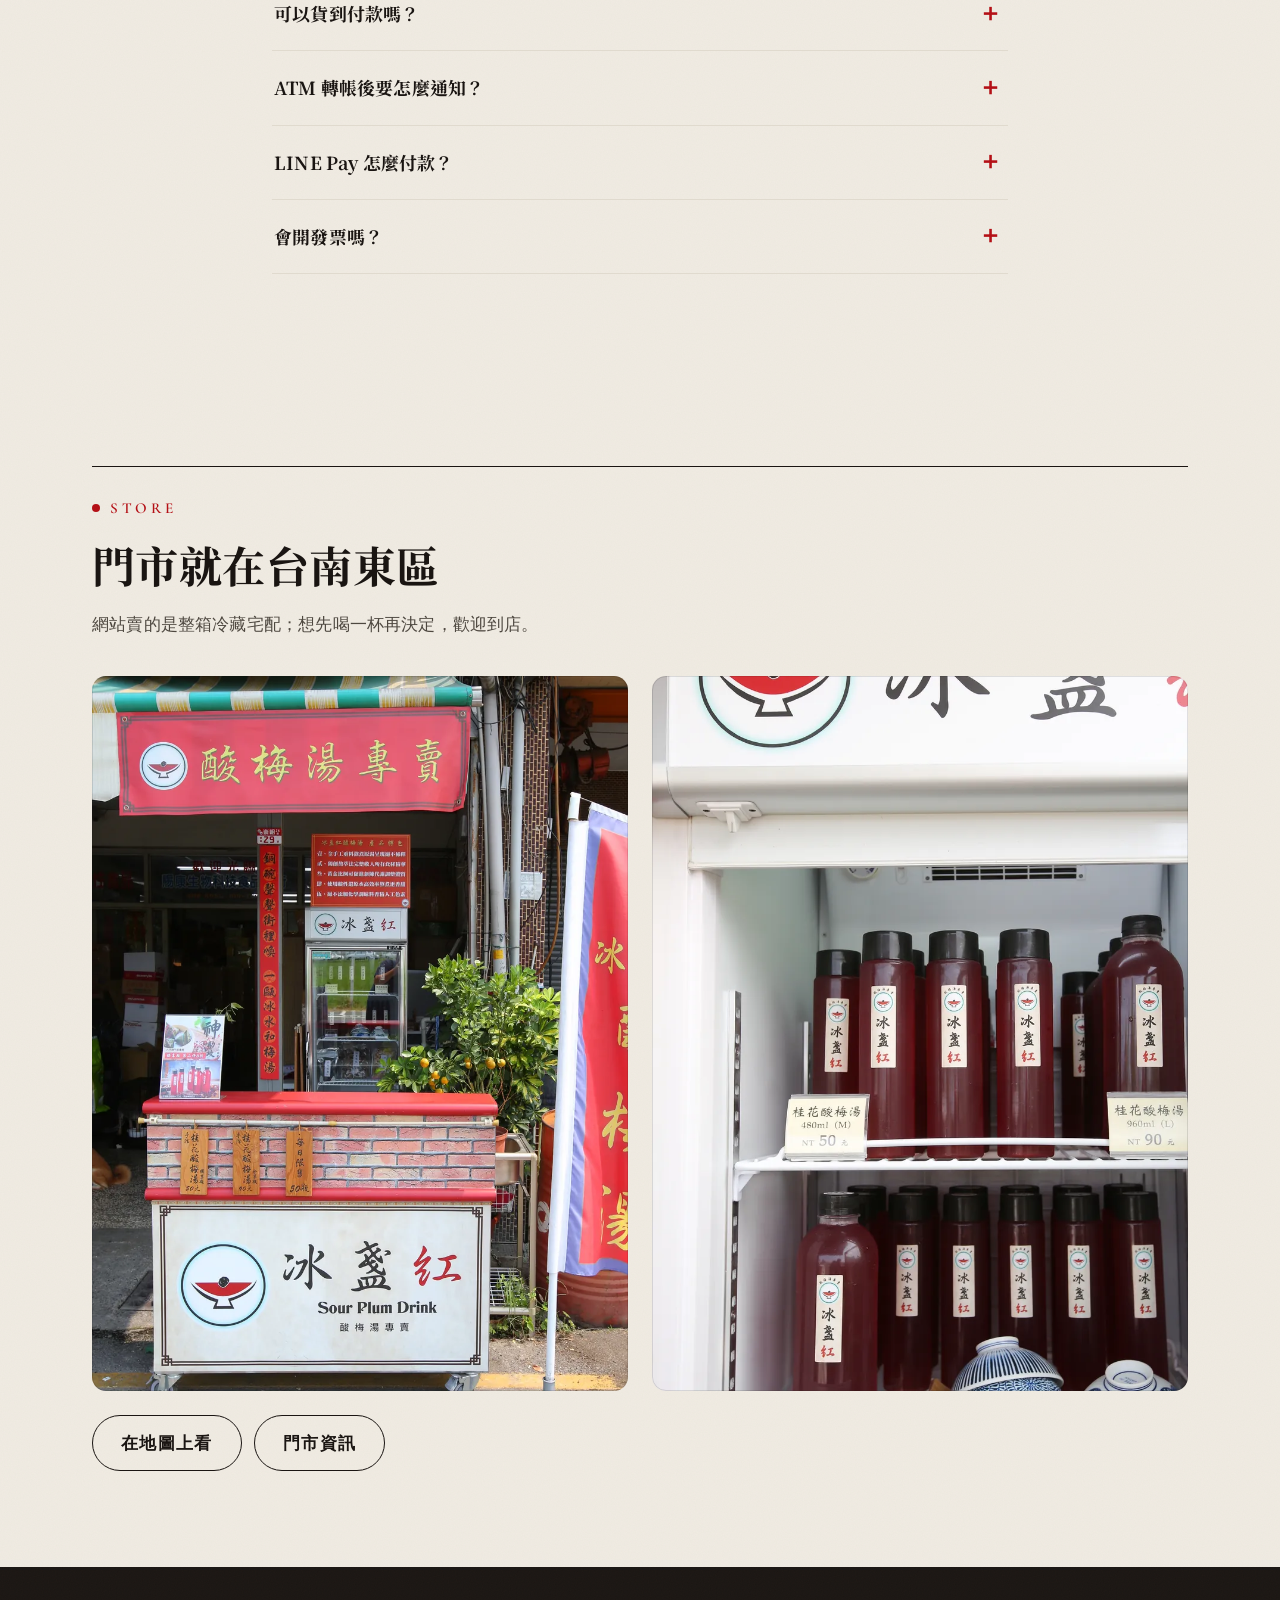
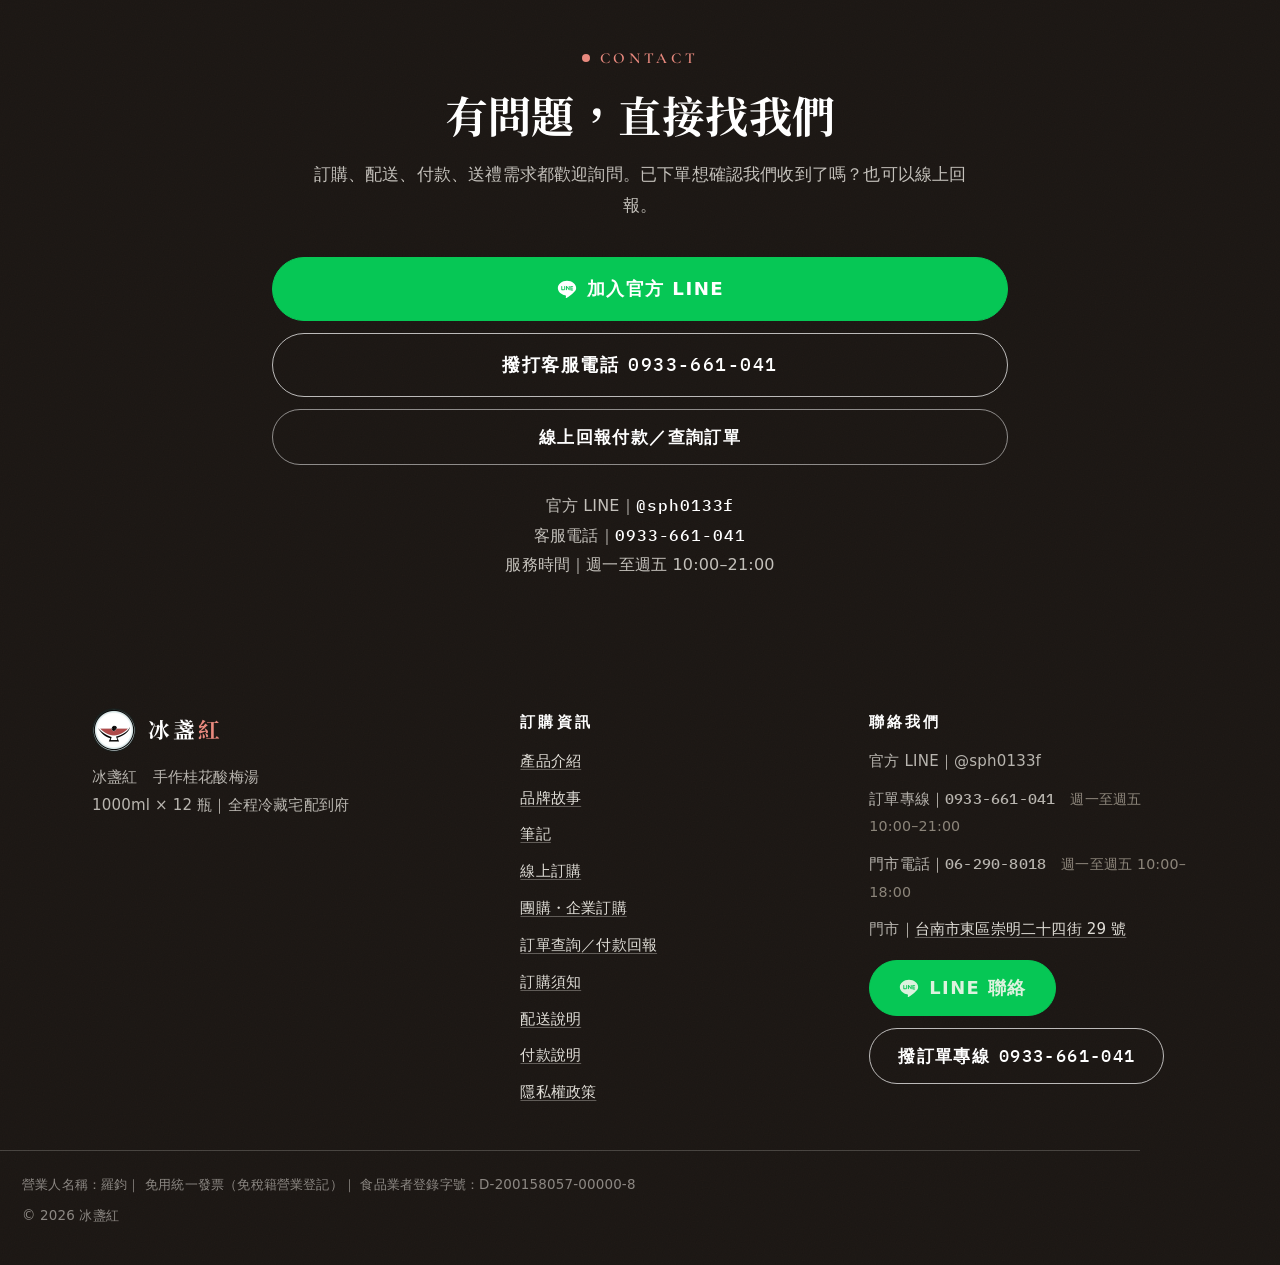
==== commit 97127ddb: "加入門市實拍，採用不加水稀釋文案，移除營養標示列，設定通知信箱 業主提供的九張實拍裡有五張是新的，挑出三張上站： - store-front 門市外觀（招牌、立招、磚砌推車）→ 首頁門市區與故事頁 -" ====
--- a/index.html
+++ b/index.html
@@ -30,7 +30,7 @@
 <link rel="preconnect" href="https://fonts.gstatic.com" crossorigin>
 <!-- 標題宋體一個字重、英文 Cormorant 襯線（呼應標誌上的 Sour Plum Drink）、等寬體；內文用系統字，零下載 -->
 <link href="https://fonts.googleapis.com/css2?family=Cormorant+Garamond:ital,wght@0,600;1,500&family=IBM+Plex+Mono:wght@500&family=Noto+Serif+TC:wght@700&display=swap" rel="stylesheet">
-<link rel="stylesheet" href="assets/css/site.css?v=0bb566aa">
+<link rel="stylesheet" href="assets/css/site.css?v=ca576da7">
 <!-- @end:head -->
 </head>
 
@@ -491,6 +491,31 @@
   </div>
 </section>
 
+<!-- ===== 門市實景 ===== -->
+<section class="sec sec--alt" id="store">
+  <div class="wrap">
+    <div class="sec-head">
+      <span class="sec-kicker">Store</span>
+      <h2 class="sec-title">門市就在台南東區</h2>
+      <p class="sec-lead">網站賣的是整箱冷藏宅配；想先喝一杯再決定，歡迎到店。</p>
+    </div>
+    <div class="storeduo">
+      <figure class="ph">
+        <picture><source type="image/webp" srcset="assets/img/store-front@480w.webp 480w, assets/img/store-front@800w.webp 800w, assets/img/store-front.webp 900w" sizes="100vw"><img src="assets/img/store-front.jpg" alt="冰盞紅門市外觀" loading="lazy" width="900" height="1200" srcset="assets/img/store-front@480w.jpg 480w, assets/img/store-front@800w.jpg 800w, assets/img/store-front.jpg 900w" sizes="100vw"></picture>
+        <figcaption class="ph__cap">台南市東區崇明二十四街 29 號</figcaption>
+      </figure>
+      <figure class="ph">
+        <picture><source type="image/webp" srcset="assets/img/store-fridge@480w.webp 480w, assets/img/store-fridge@800w.webp 800w, assets/img/store-fridge.webp 900w" sizes="100vw"><img src="assets/img/store-fridge.jpg" alt="門市冷藏櫃" loading="lazy" width="900" height="1200" srcset="assets/img/store-fridge@480w.jpg 480w, assets/img/store-fridge@800w.jpg 800w, assets/img/store-fridge.jpg 900w" sizes="100vw"></picture>
+        <figcaption class="ph__cap">店裡的冷藏櫃。熬好就裝瓶冰起來，沒有中間與師。</figcaption>
+      </figure>
+    </div>
+    <div class="btn-row mt-24">
+      <a class="btn btn--ghost" data-bzh-link="map" href="#">在地圖上看</a>
+      <a class="btn btn--ghost" href="story.html#store">門市資訊</a>
+    </div>
+  </div>
+</section>
+
 <!-- ===== 聯絡與訂單確認 ===== -->
 <section class="contact-band" id="contact">
   <div class="wrap wrap--narrow center">
@@ -725,7 +750,7 @@
 <!-- @end:faq-jsonld -->
 
 <!-- @include:scripts -->
-<script src="assets/js/config.js?v=f18f6ccd"></script>
+<script src="assets/js/config.js?v=1f799385"></script>
 <script src="assets/js/site.js?v=9878116b"></script>
 <!-- @end:scripts -->
 </body>
--- a/assets/css/site.css
+++ b/assets/css/site.css
@@ -847,6 +847,55 @@
 /* 門市資訊：服務項目整段一起換行，不要把「路預約」三個字切掉 */
 .store__meta .nb{ white-space:nowrap; }
 
+/* 訂單進度條：把試算表的「付款狀態」「訂單狀態」兩欄
+   合成客人看得懂的四段進度 */
+.track{ list-style:none; margin:0 0 22px; padding:0; display:grid; grid-template-columns:repeat(4,1fr); }
+.track__step{ position:relative; text-align:center; padding-top:26px; font-size:.85rem; color:var(--ink-3); }
+/* 連接線畫在圓點的水平中線上，並且不超出第一個與最後一個圓點 */
+.track__step::before{
+  content:""; position:absolute; top:7px; left:-50%; width:100%; height:2px;
+  background:var(--line-2);
+}
+.track__step:first-child::before{ display:none; }
+.track__dot{
+  position:absolute; top:0; left:50%; transform:translateX(-50%);
+  width:16px; height:16px; border-radius:50%;
+  background:var(--paper); box-shadow:inset 0 0 0 2px var(--line-2);
+}
+.track__step.is-done{ color:var(--ink-2); }
+.track__step.is-done .track__dot{ background:var(--red); box-shadow:inset 0 0 0 2px var(--red); }
+.track__step.is-done::before{ background:var(--red); }
+.track__step.is-now{ color:var(--ink); font-weight:700; }
+.track__step.is-now .track__dot{
+  background:var(--red); box-shadow:inset 0 0 0 2px var(--red), 0 0 0 5px rgba(180,16,22,.16);
+}
+.track__step.is-now::before{ background:var(--red); }
+.track__step.is-void{ color:var(--ink-3); opacity:.55; }
+.track__note{
+  margin:0 0 20px; padding:14px 16px; border-left:2px solid var(--red);
+  background:var(--paper-2); font-size:.92rem; line-height:1.8; color:var(--ink-2);
+}
+.track__note--void{ border-left-color:var(--ink-3); }
+@media (max-width:460px){
+  .track{ font-size:.78rem; }
+  .track__step{ padding-top:24px; }
+}
+
+/* 門市實拍兩張並排 */
+.storeduo{ display:grid; gap:18px; }
+.storeduo .ph{ aspect-ratio:3/4; border-radius:var(--radius-lg); overflow:hidden; }
+.storeduo .ph img{ width:100%; height:100%; object-fit:cover; display:block; }
+.storeduo .ph__cap{ padding:0 2px; }
+@media (min-width:760px){ .storeduo{ grid-template-columns:1fr 1fr; gap:24px; } }
+
+/* 故事頁門市區：左圖右資訊 */
+.store--pic .store__pic{ margin:0; border-radius:var(--radius); overflow:hidden; aspect-ratio:3/4; }
+.store--pic .store__pic img{ width:100%; height:100%; object-fit:cover; display:block; }
+@media (min-width:720px){
+  .store--pic{ grid-template-columns:0.72fr 1fr; align-items:center; gap:26px; }
+  .store--pic .btn-row{ grid-column:2; }
+}
+
 /* ---------- 常見問題分組 ---------- */
 .faq-nav{ display:flex; flex-wrap:wrap; gap:8px; margin:0 0 30px; }
 .faq-nav a{
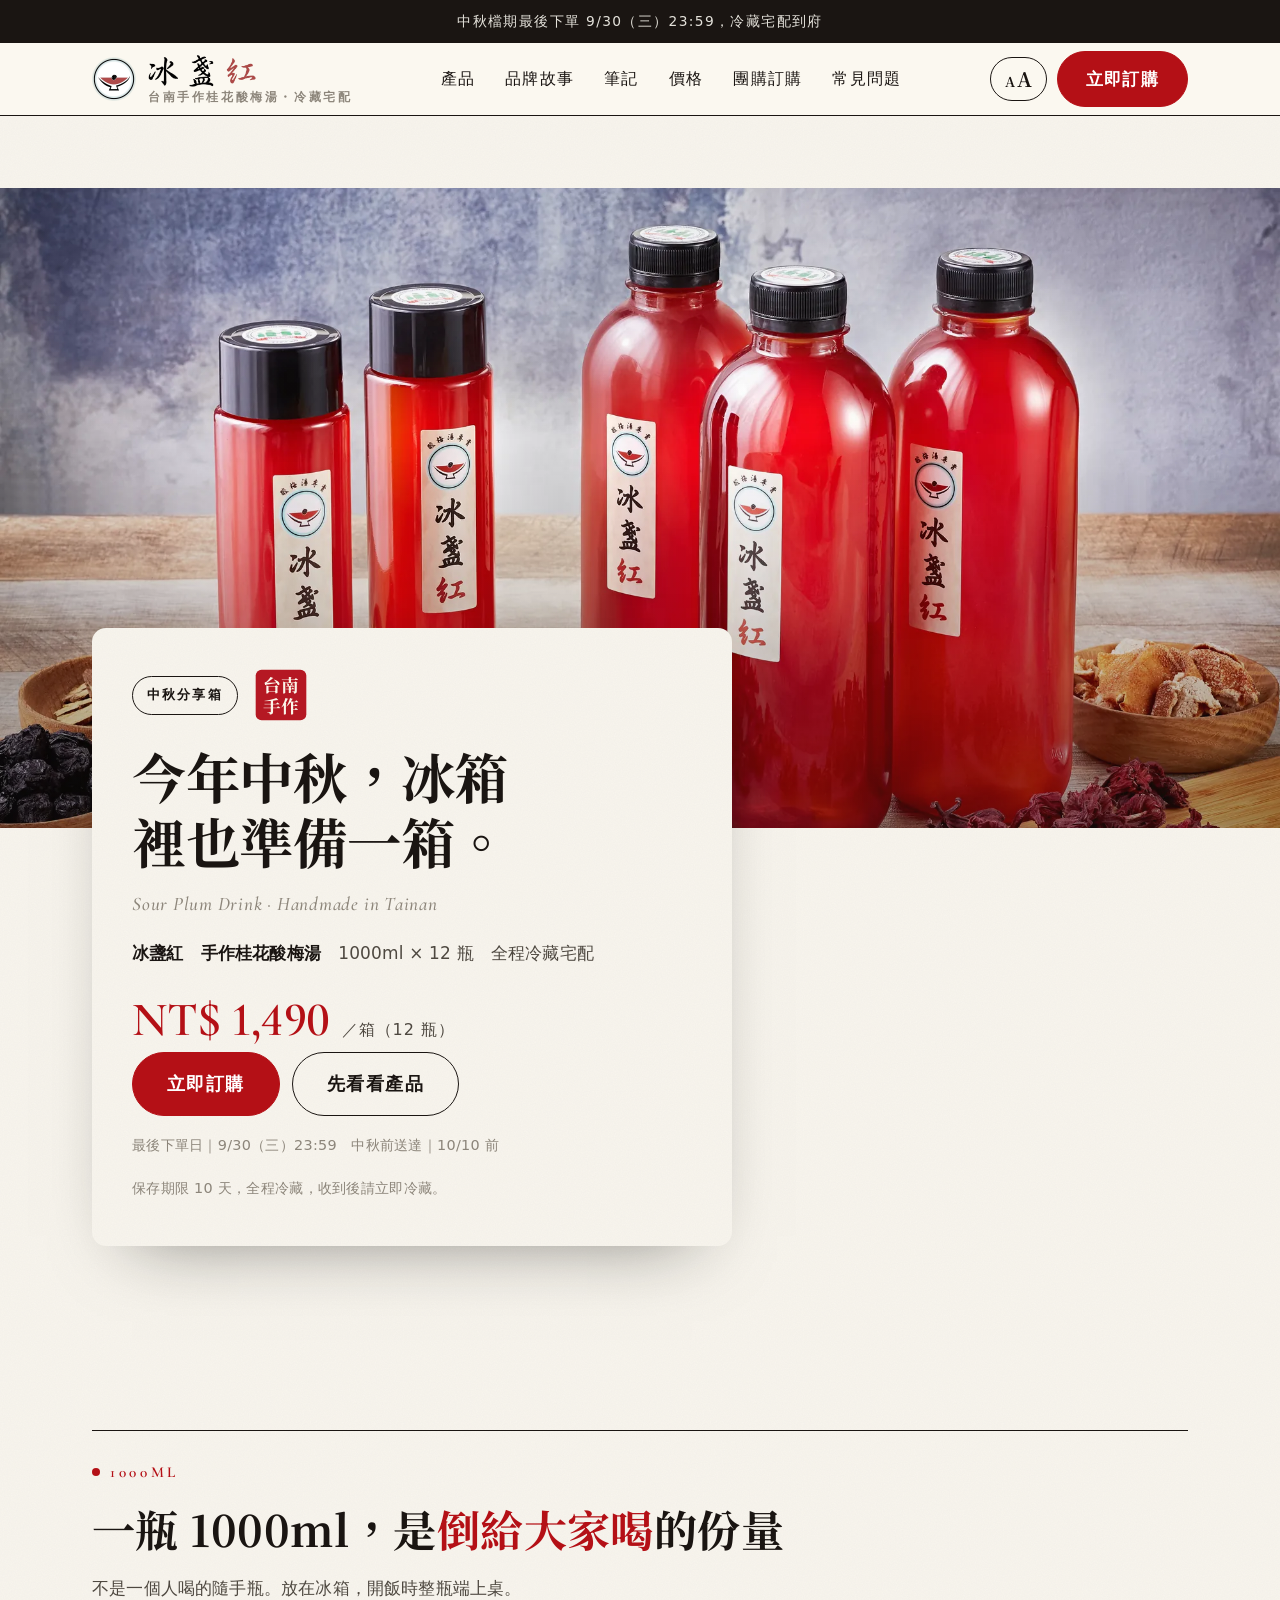
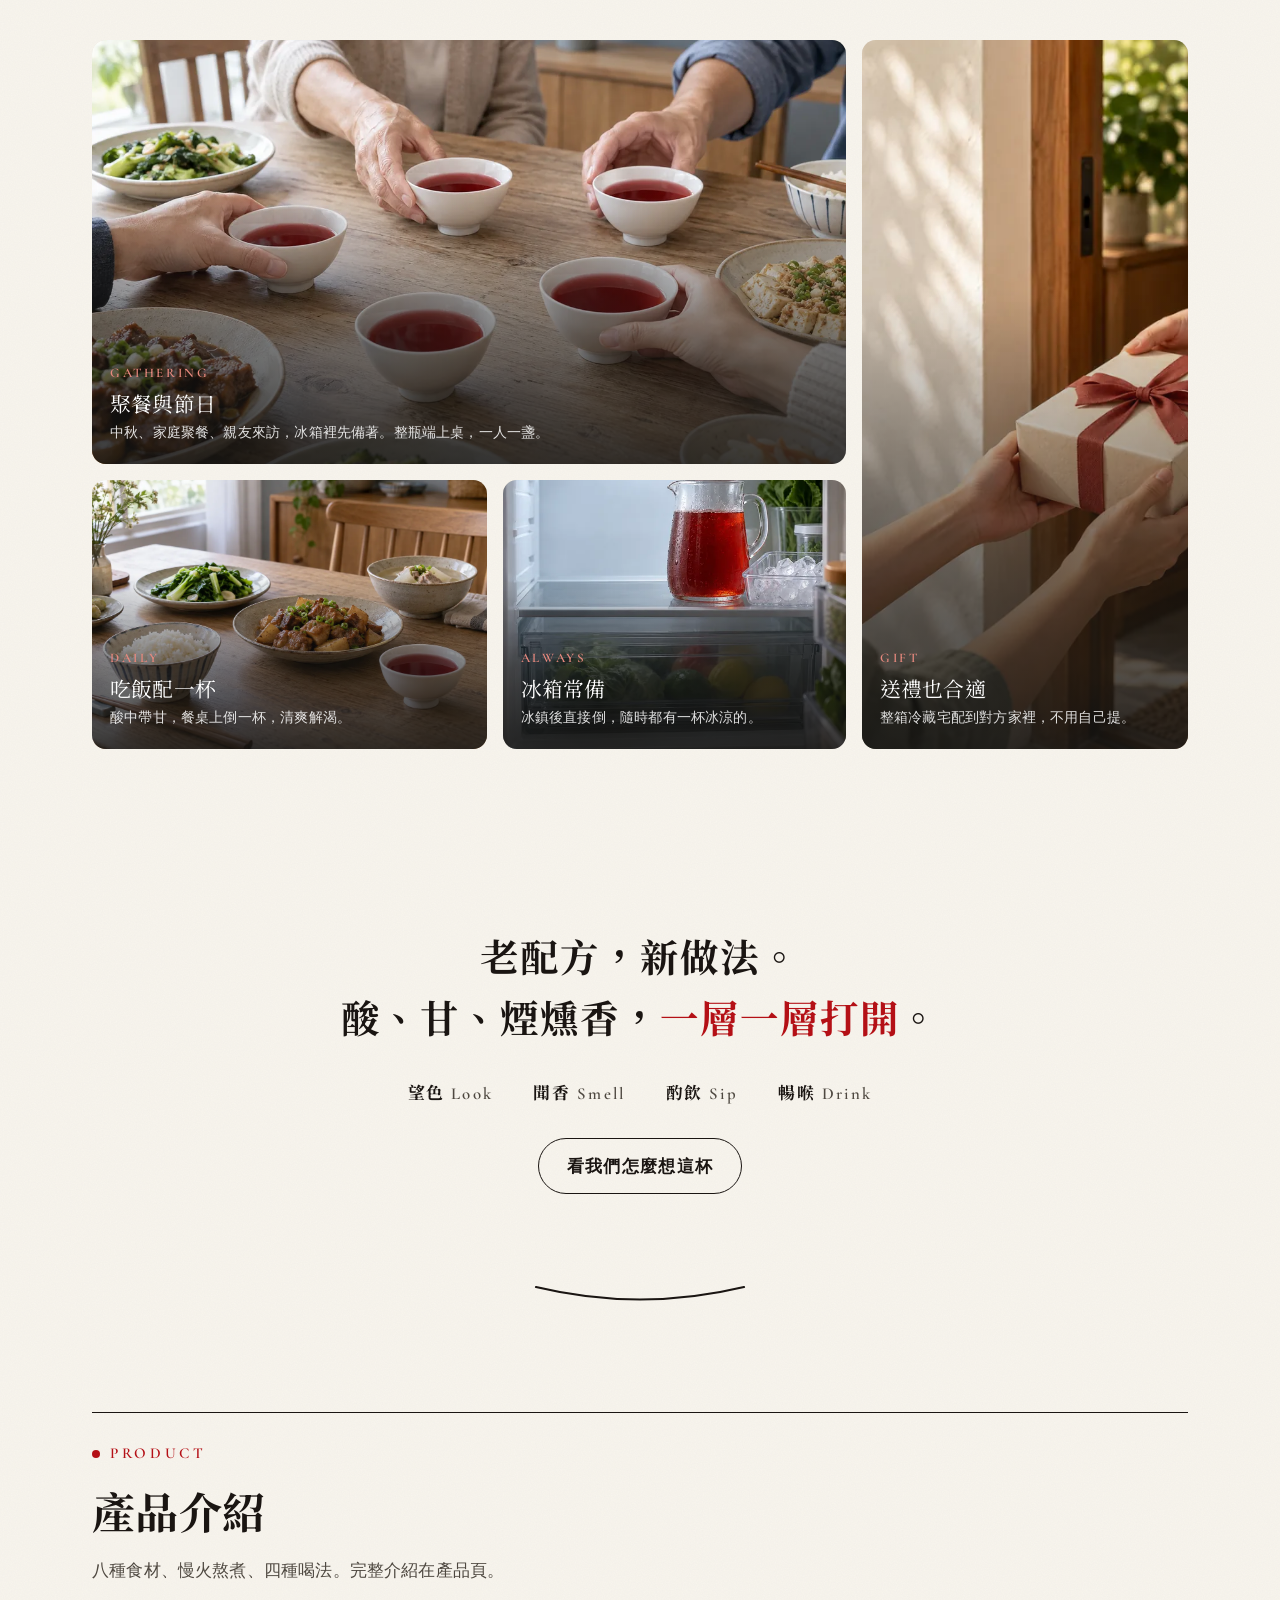
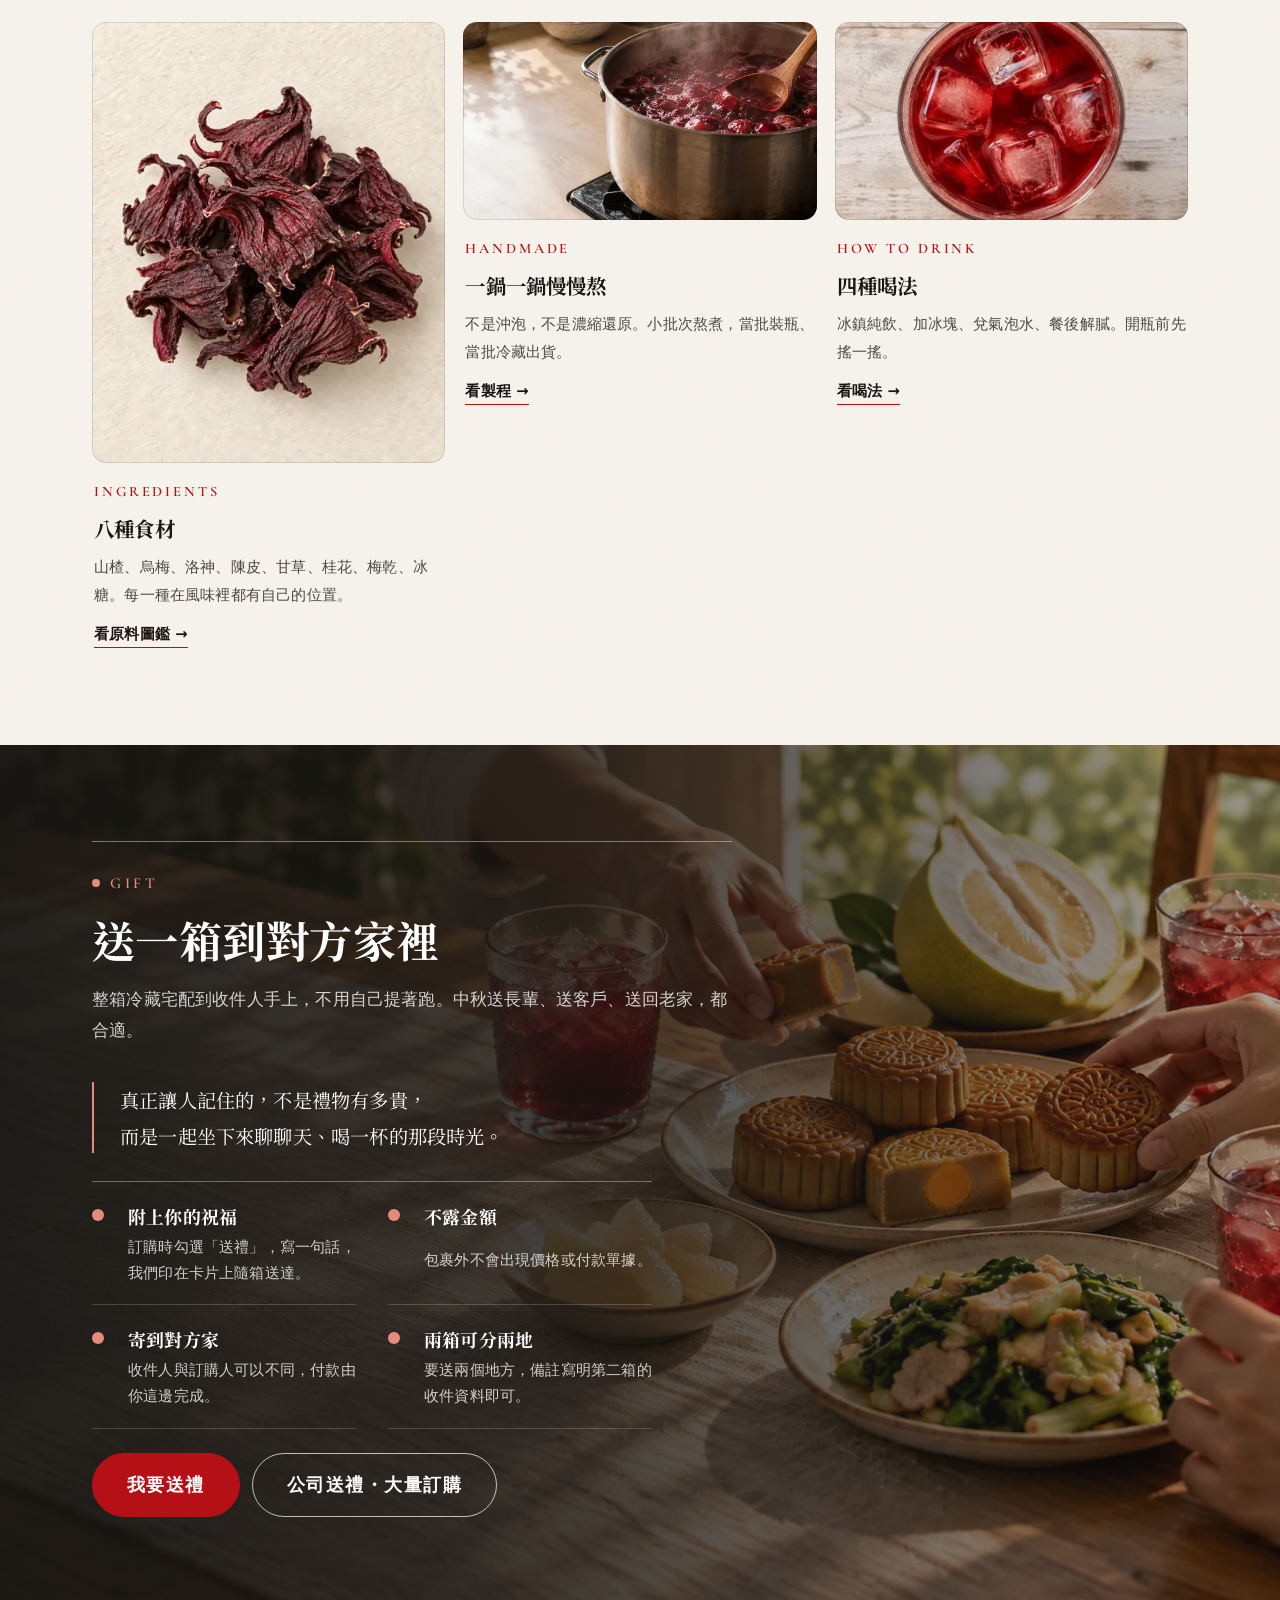
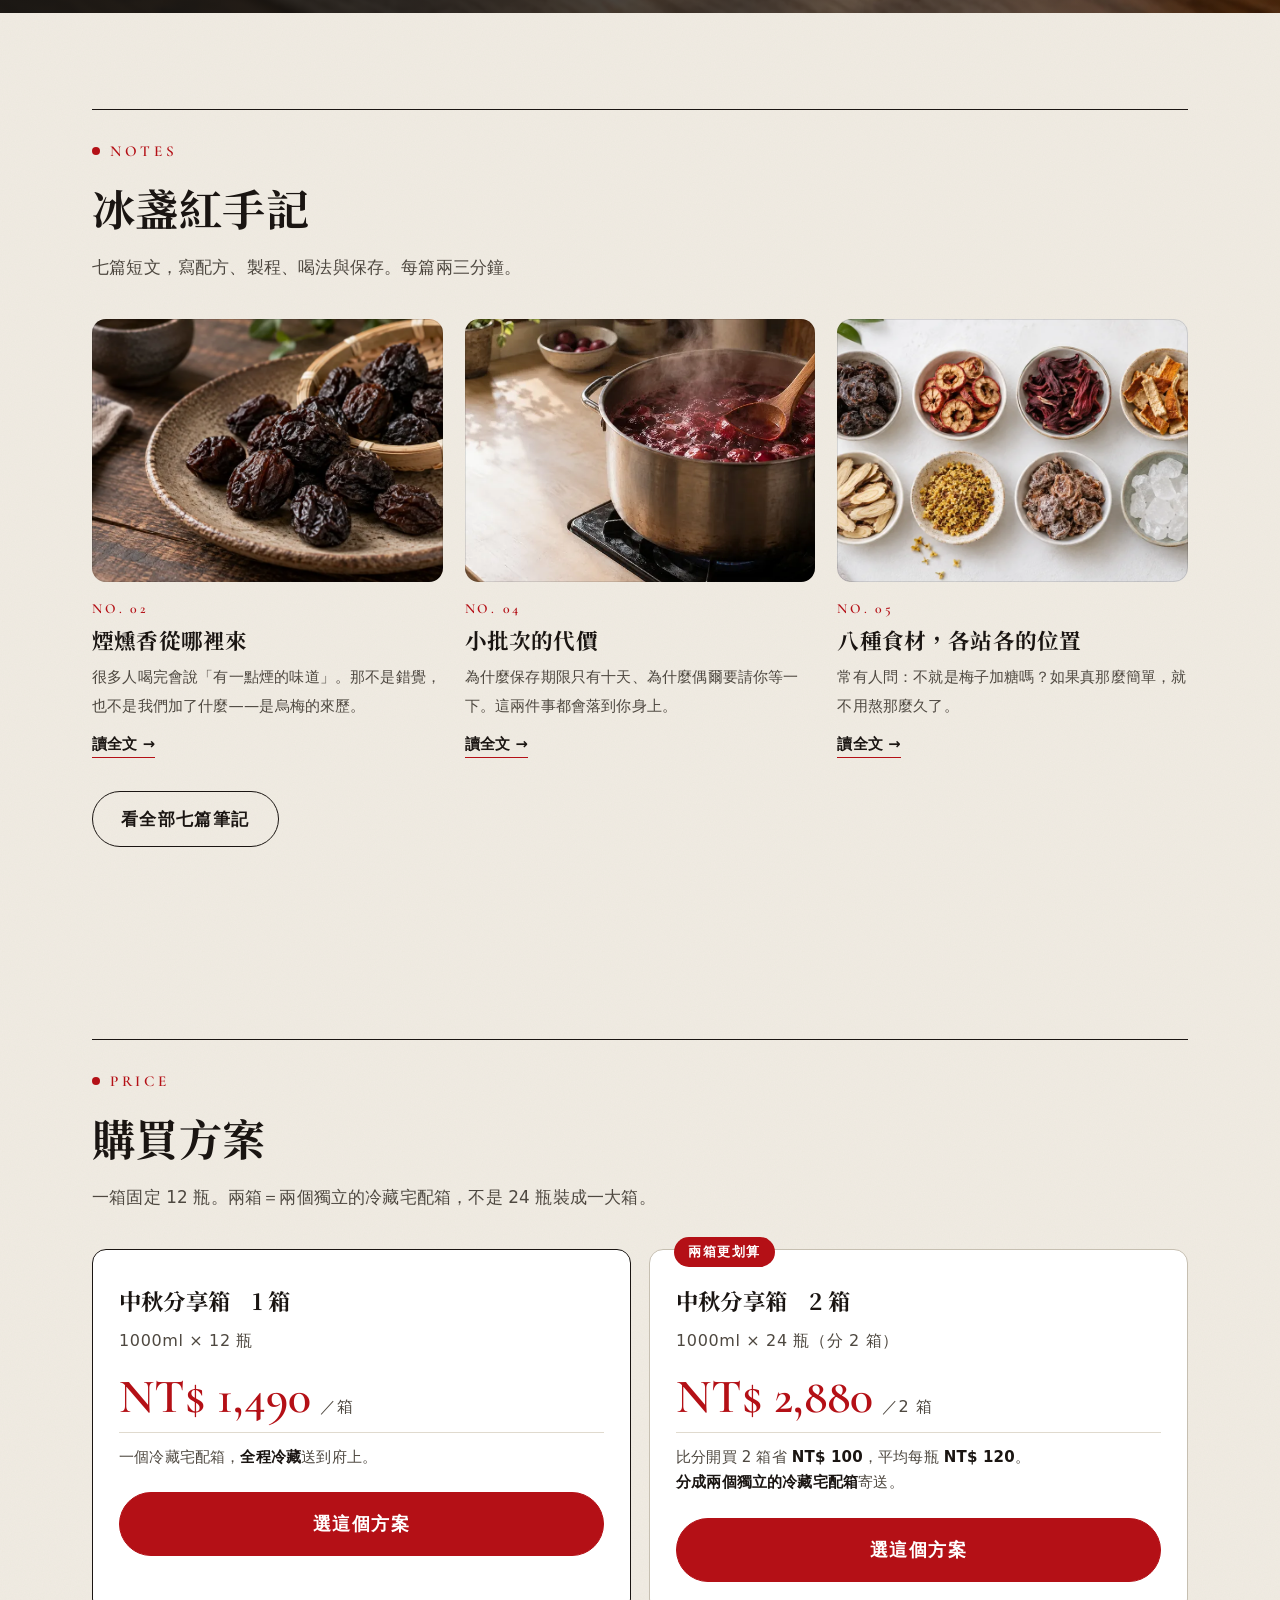
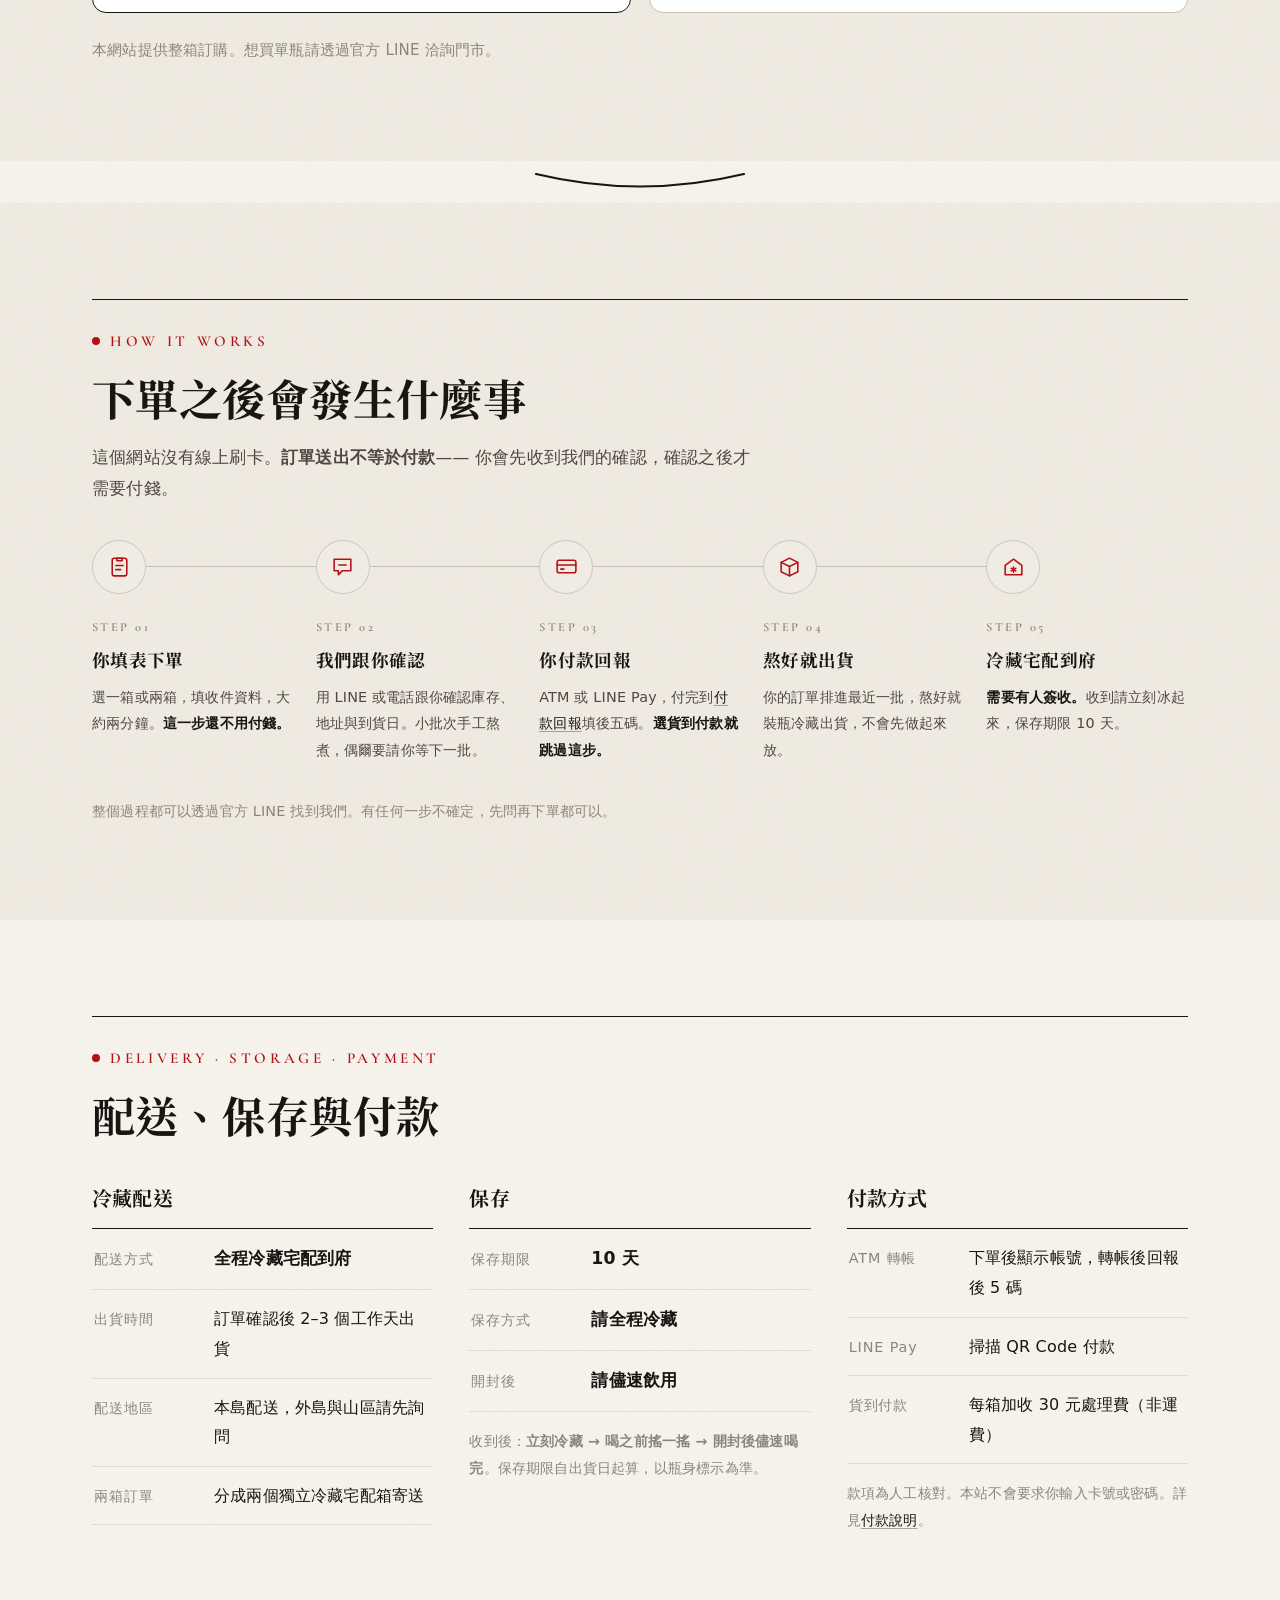
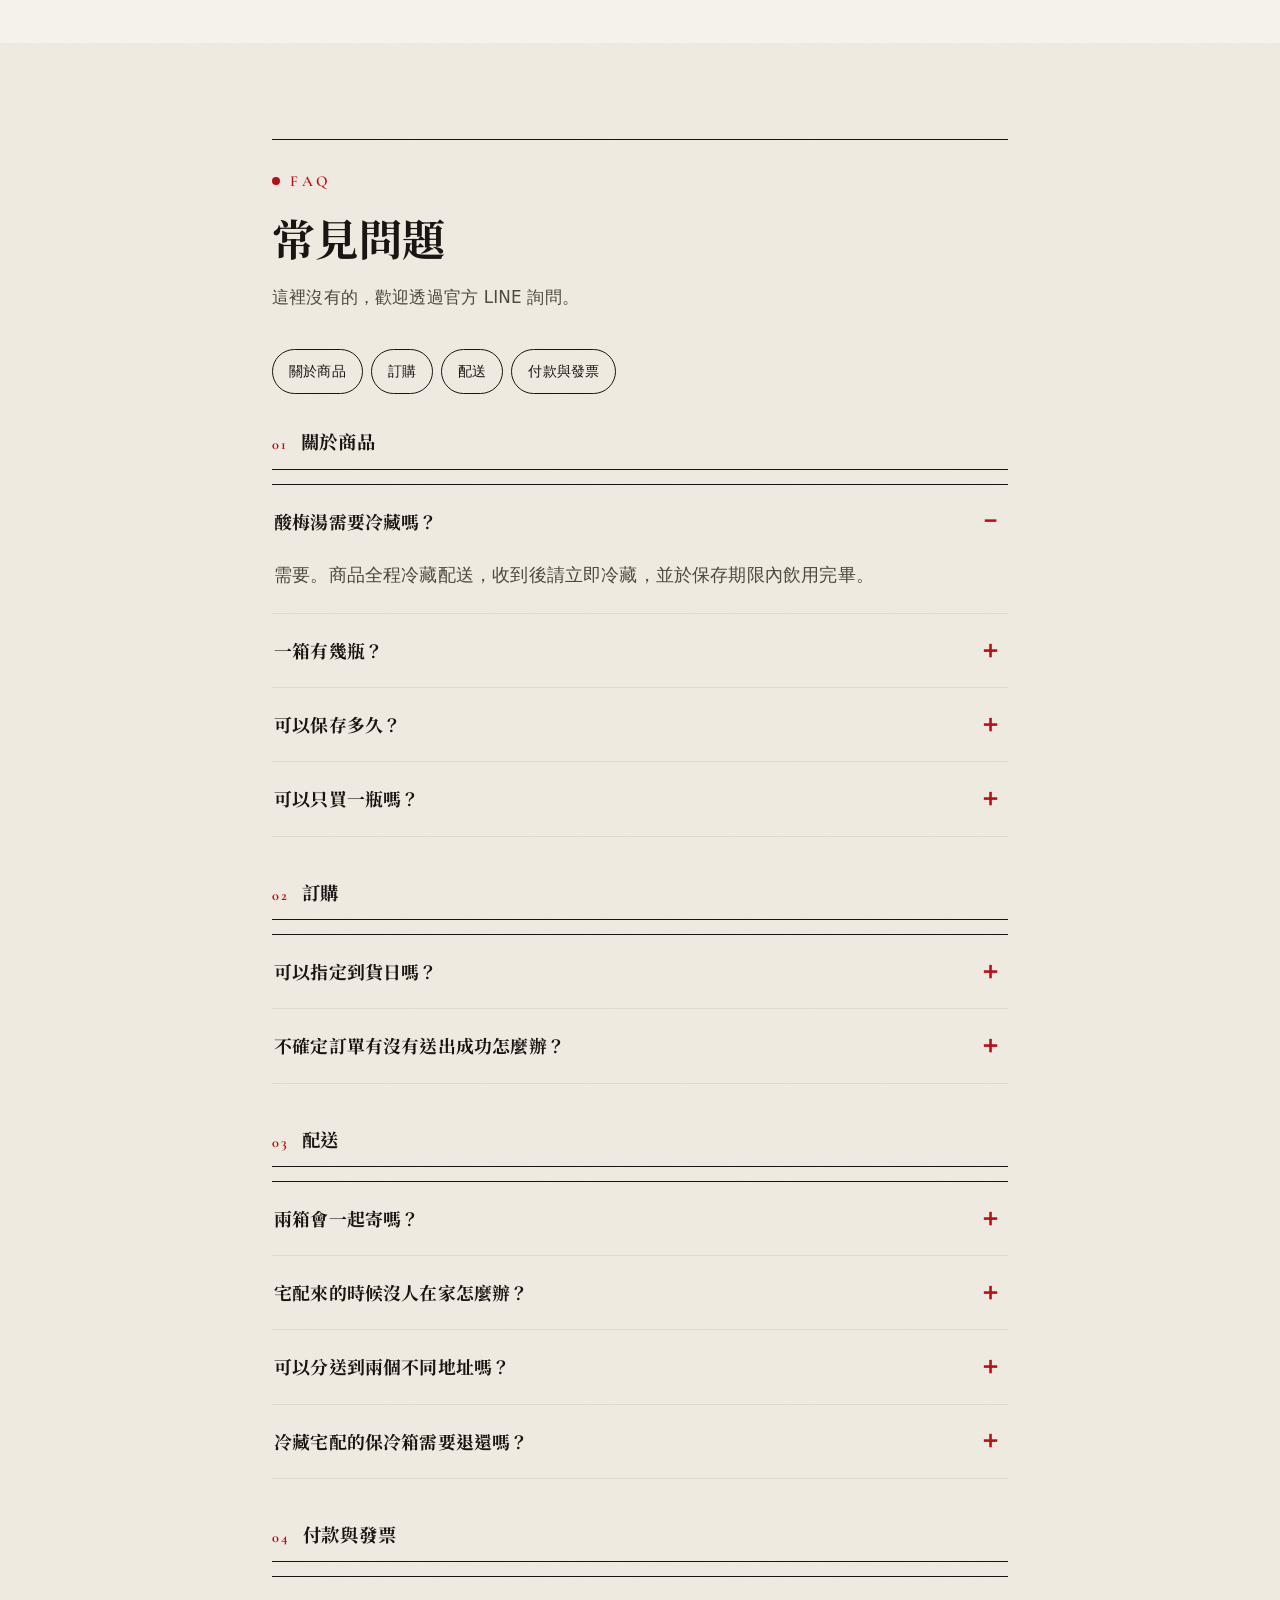
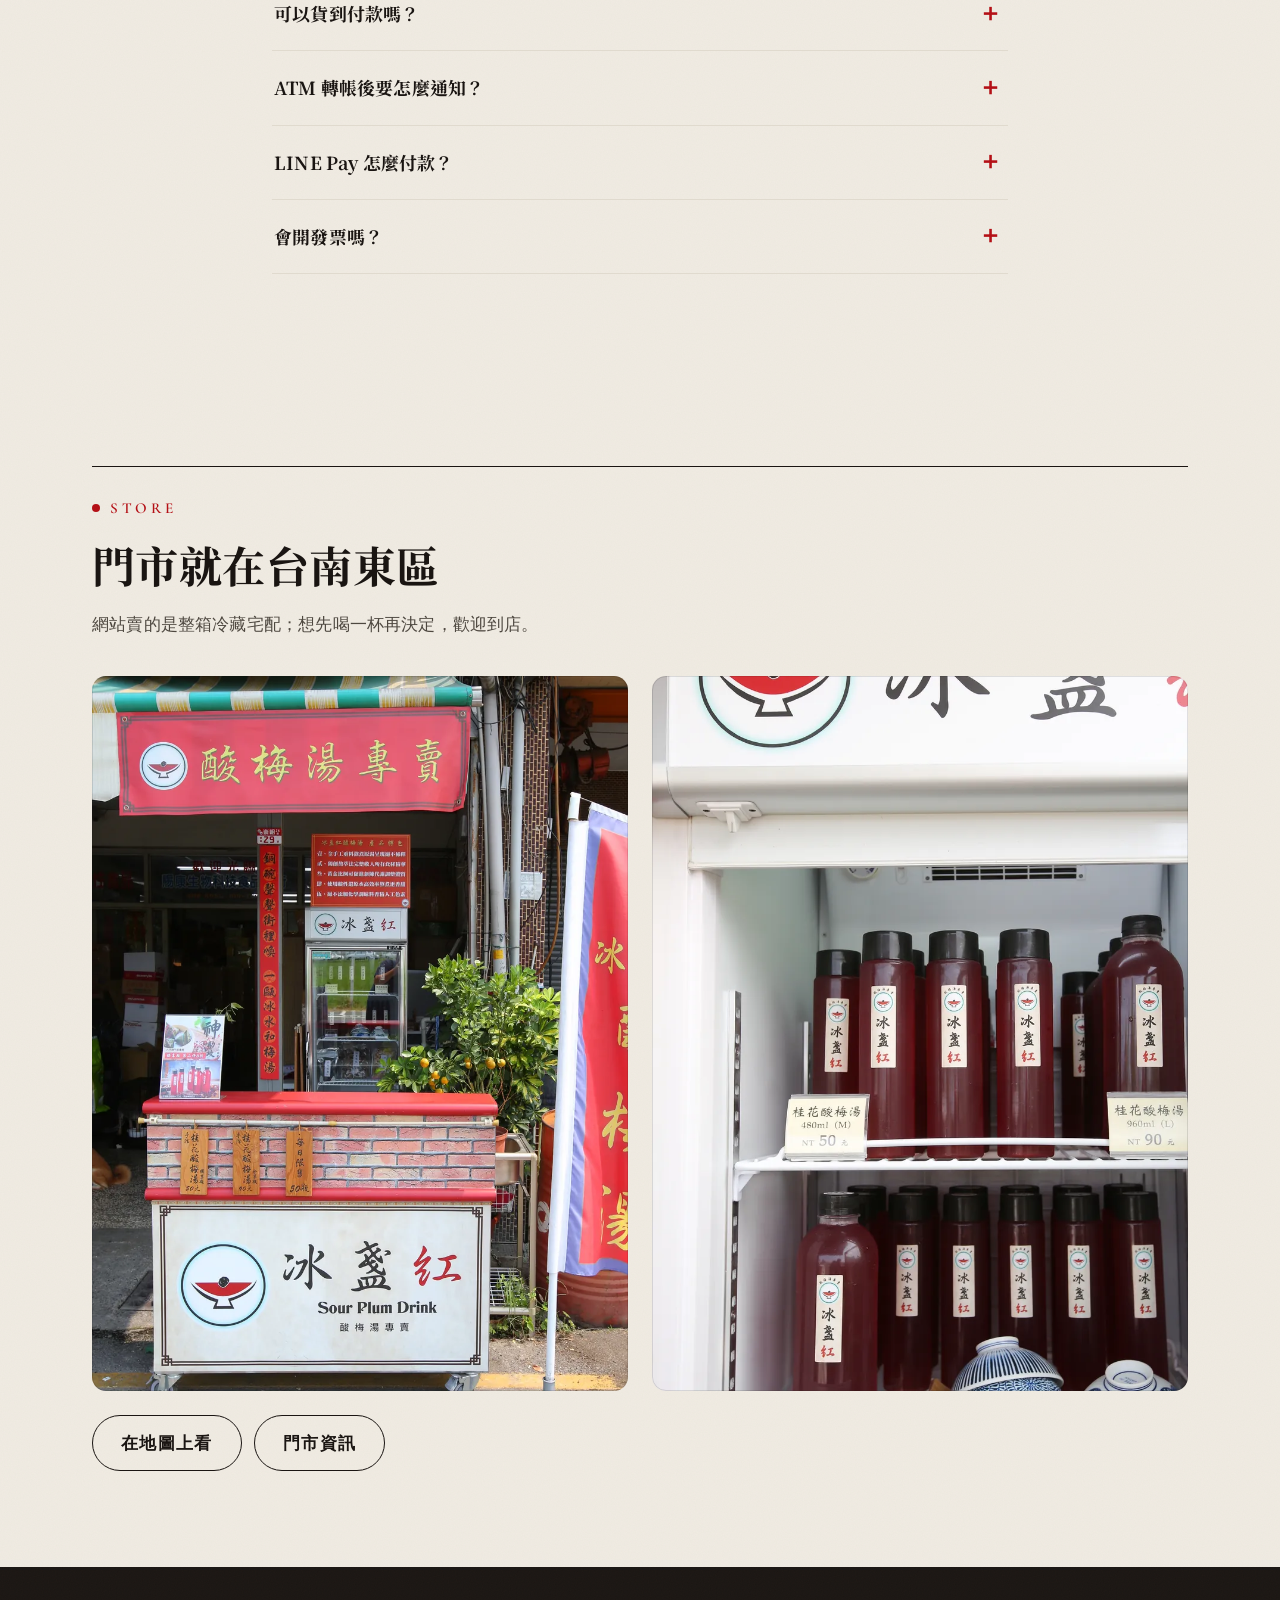
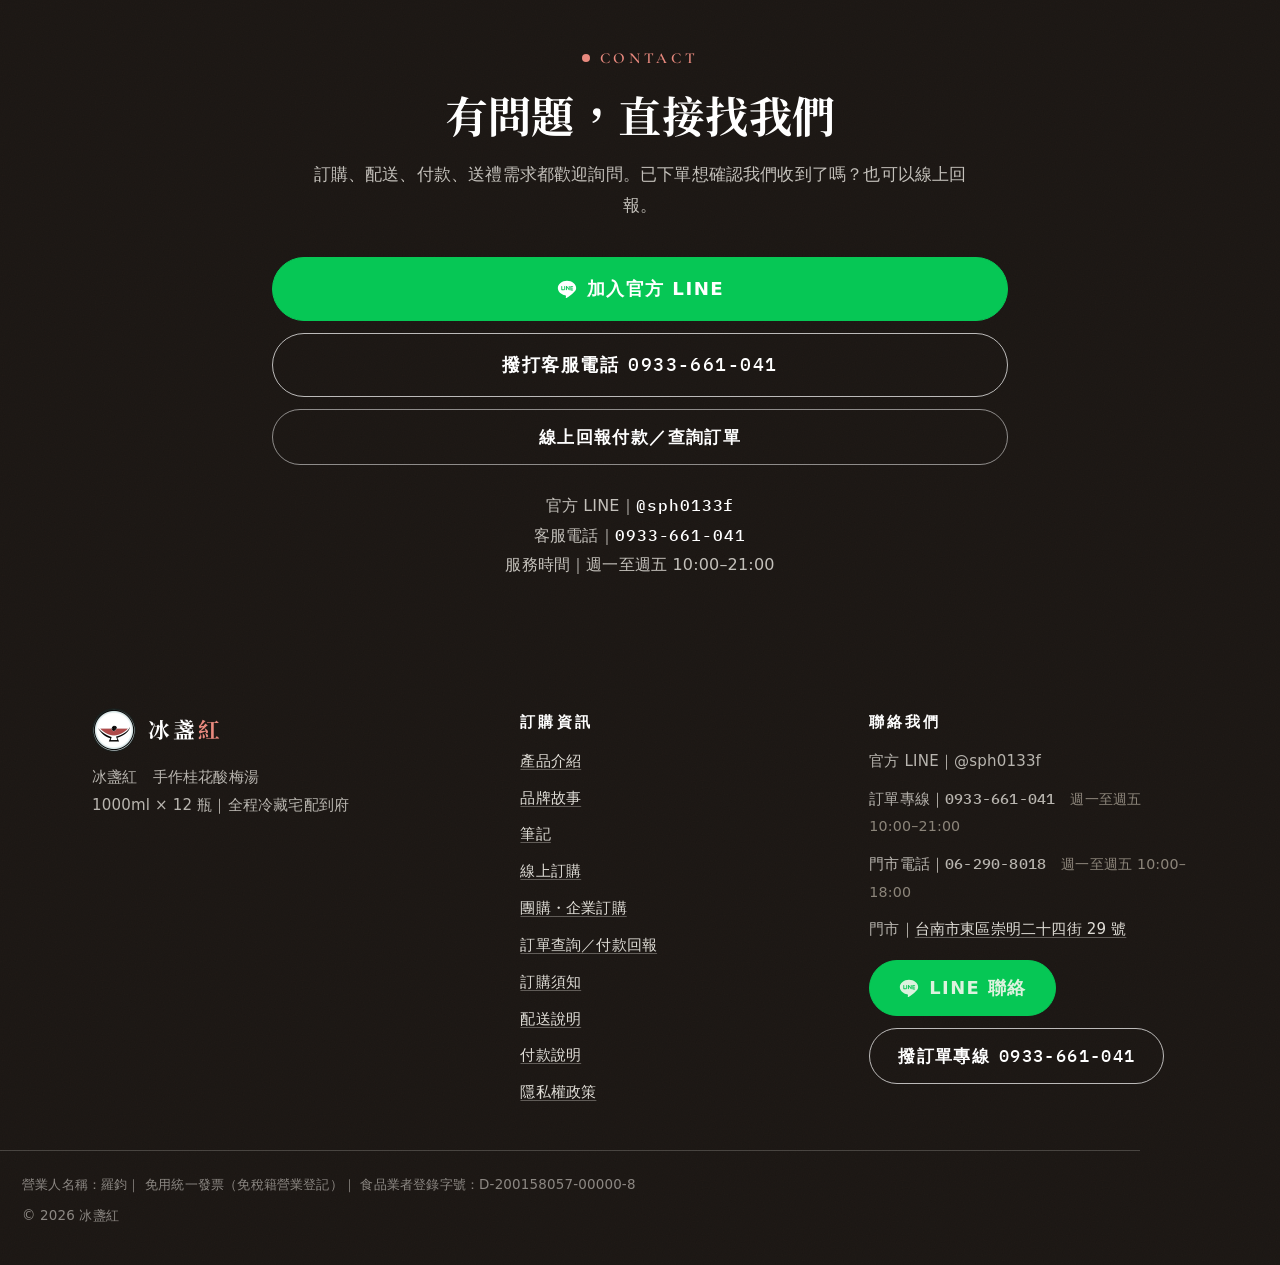
==== commit e4918ddd: "移除我自行虛構的品牌敘述，並清掉全站 AI 腔文案 業主指出「認識這一瓶」有 AI 味，追查後發現問題比文風嚴重： 有幾段是我把自己的詮釋寫成了品牌事實。  移除的虛構內容： - 標誌的「冰＝白底、盞" ====
--- a/index.html
+++ b/index.html
@@ -30,13 +30,14 @@
 <link rel="preconnect" href="https://fonts.gstatic.com" crossorigin>
 <!-- 標題宋體一個字重、英文 Cormorant 襯線（呼應標誌上的 Sour Plum Drink）、等寬體；內文用系統字，零下載 -->
 <link href="https://fonts.googleapis.com/css2?family=Cormorant+Garamond:ital,wght@0,600;1,500&family=IBM+Plex+Mono:wght@500&family=Noto+Serif+TC:wght@700&display=swap" rel="stylesheet">
-<link rel="stylesheet" href="assets/css/site.css?v=ca576da7">
+<link rel="stylesheet" href="assets/css/site.css?v=3c630b4d">
 <!-- @end:head -->
 </head>
 
 <body class="has-bottombar">
 
 <!-- @include:header -->
+<a class="skip-link" href="#main">跳到主要內容</a>
 <div class="ribbon"><span data-bzh="campaign.banner"></span></div>
 <header class="site-header">
   <div class="wrap site-header__in">
@@ -65,7 +66,7 @@
 </header>
 <!-- @end:header -->
 
-<main>
+<main id="main" tabindex="-1">
 
 <!-- ===== 1. Hero：滿版照片，資訊面板疊在上面 ===== -->
 <section class="hero hero--bleed">
@@ -148,8 +149,8 @@
 <section class="sec" id="about">
   <div class="wrap">
     <div class="sec-head">
-      <span class="sec-kicker">THE BOTTLE</span>
-      <h2 class="sec-title">認識這一瓶</h2>
+      <span class="sec-kicker">PRODUCT</span>
+      <h2 class="sec-title">產品介紹</h2>
       <p class="sec-lead">八種食材、慢火熬煮、四種喝法。完整介紹在產品頁。</p>
     </div>
     <div class="intro-cards intro-cards--feature">
@@ -224,8 +225,8 @@
   <div class="wrap">
     <div class="sec-head">
       <span class="sec-kicker">Notes</span>
-      <h2 class="sec-title">關於這一杯的幾件小事</h2>
-      <p class="sec-lead">不是廣告，是我們自己覺得值得說的。七篇手記，每篇兩三分鐘。</p>
+      <h2 class="sec-title">冰盞紅手記</h2>
+      <p class="sec-lead">七篇短文，寫配方、製程、喝法與保存。每篇兩三分鐘。</p>
     </div>
     <div class="articles">
       <a class="article" href="notes.html#smoke">
@@ -406,18 +407,18 @@
     <div class="sec-head">
       <span class="sec-kicker">FAQ</span>
       <h2 class="sec-title">常見問題</h2>
-      <p class="sec-lead">找不到答案的話，直接用官方 LINE 問我們就好。</p>
+      <p class="sec-lead">這裡沒有的，歡迎透過官方 LINE 詢問。</p>
     </div>
 
     <!-- 純錨點連結，沒有 JS 也能用 -->
     <nav class="faq-nav" aria-label="常見問題分類">
-      <a href="#faq-product">關於這一瓶</a>
+      <a href="#faq-product">關於商品</a>
       <a href="#faq-order">訂購</a>
       <a href="#faq-ship">配送</a>
       <a href="#faq-pay">付款與發票</a>
     </nav>
 
-    <h3 class="faq-group" id="faq-product"><span>01</span>關於這一瓶</h3>
+    <h3 class="faq-group" id="faq-product"><span>01</span>關於商品</h3>
     <div class="faq">
       <details open>
         <summary>酸梅湯需要冷藏嗎？</summary>
--- a/assets/css/site.css
+++ b/assets/css/site.css
@@ -896,6 +896,16 @@
   .store--pic .btn-row{ grid-column:2; }
 }
 
+/* 跳過導覽：鍵盤使用者不用 Tab 過整條導覽才進得了內容。
+   平常移出畫面，只在取得焦點時現身。 */
+.skip-link{
+  position:absolute; left:-9999px; top:0; z-index:200;
+  padding:12px 18px; background:var(--ink); color:var(--paper);
+  font-size:.95rem; text-decoration:none; border-radius:0 0 var(--radius) 0;
+}
+.skip-link:focus{ left:0; }
+#main:focus{ outline:none; }
+
 /* ---------- 常見問題分組 ---------- */
 .faq-nav{ display:flex; flex-wrap:wrap; gap:8px; margin:0 0 30px; }
 .faq-nav a{
